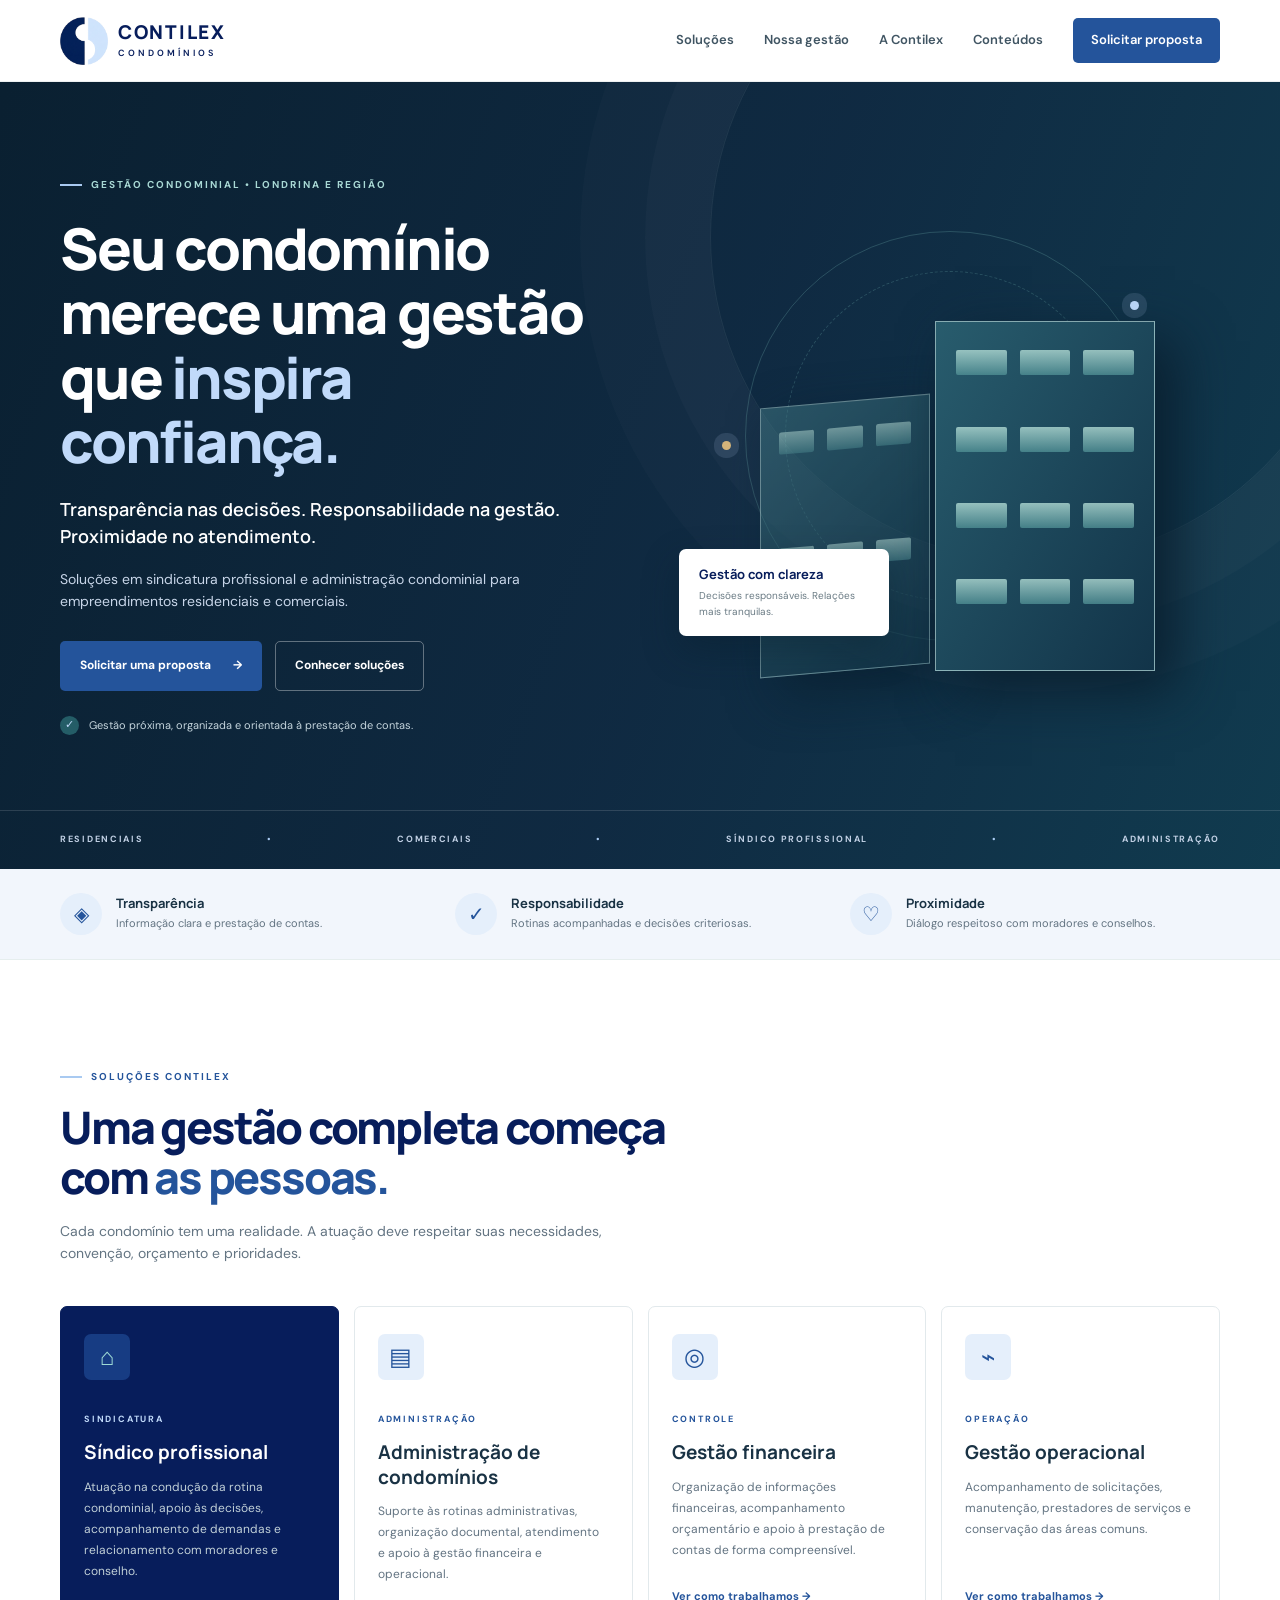
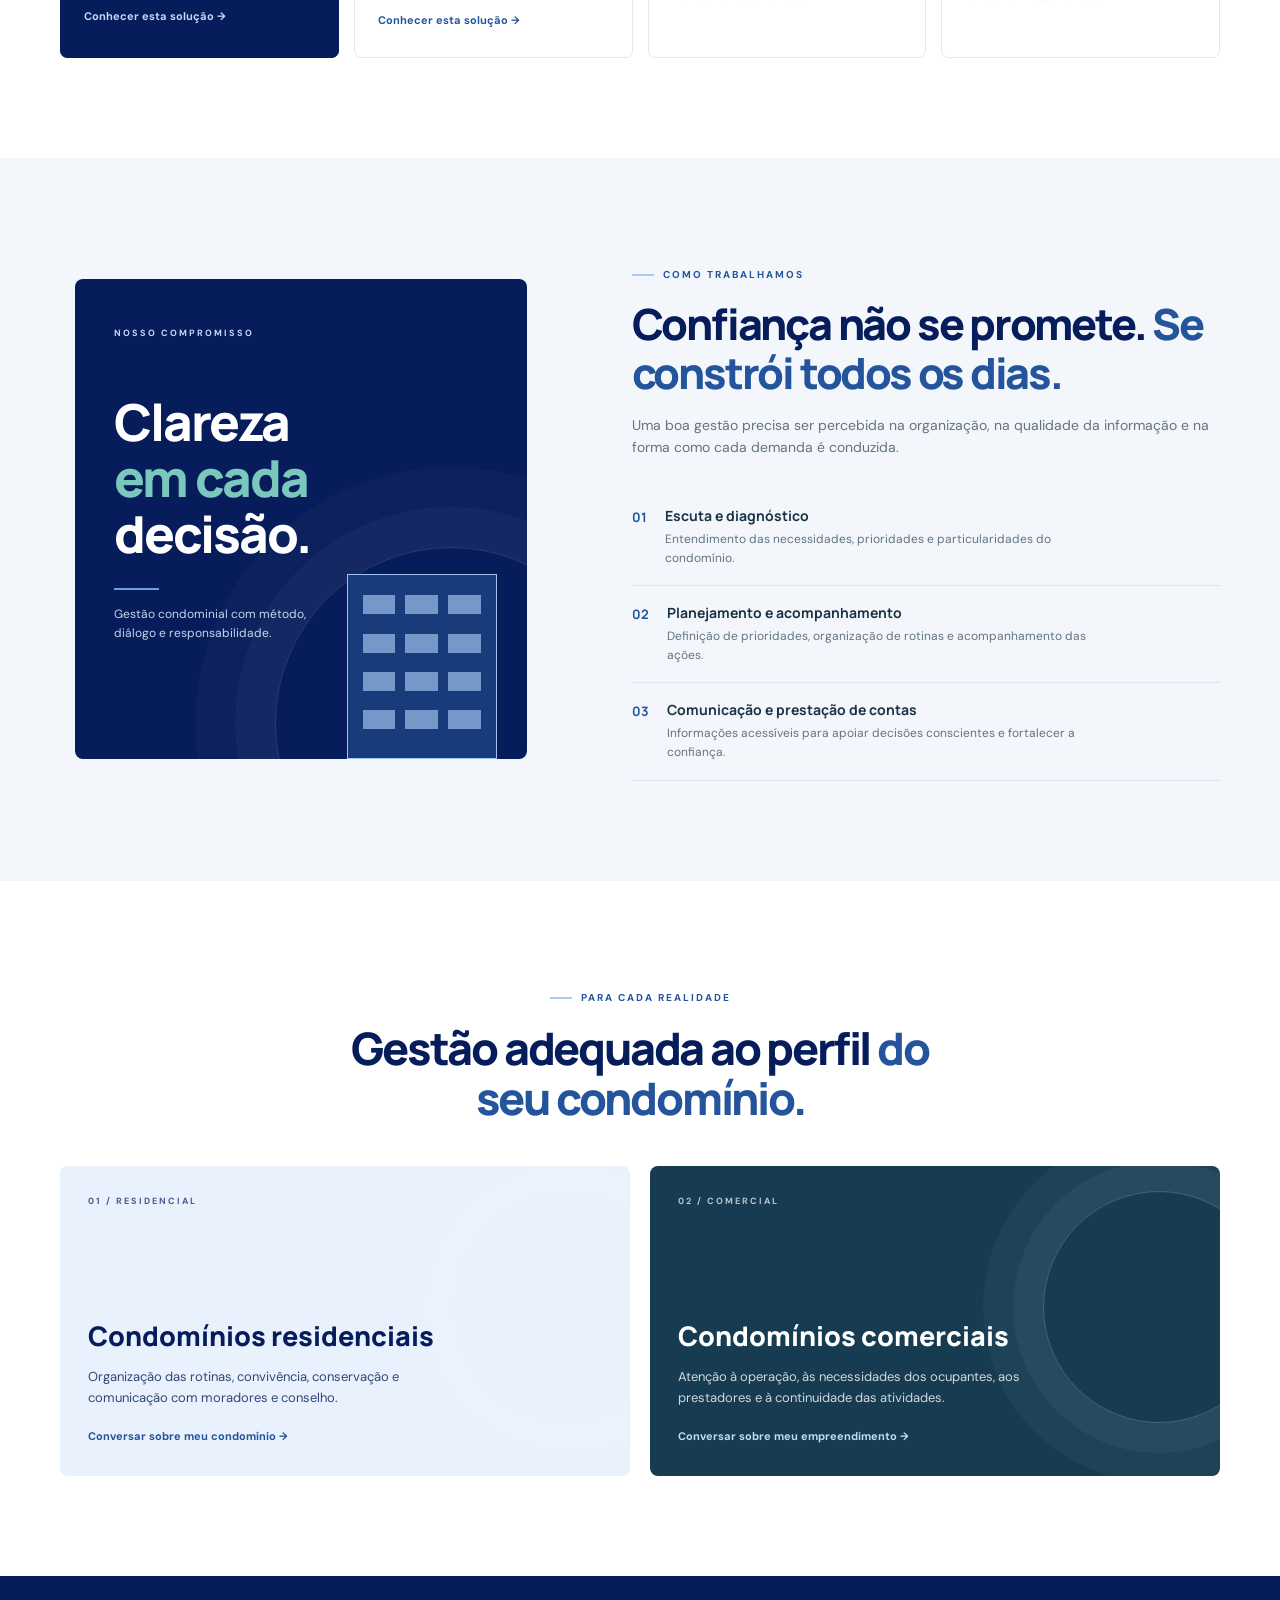
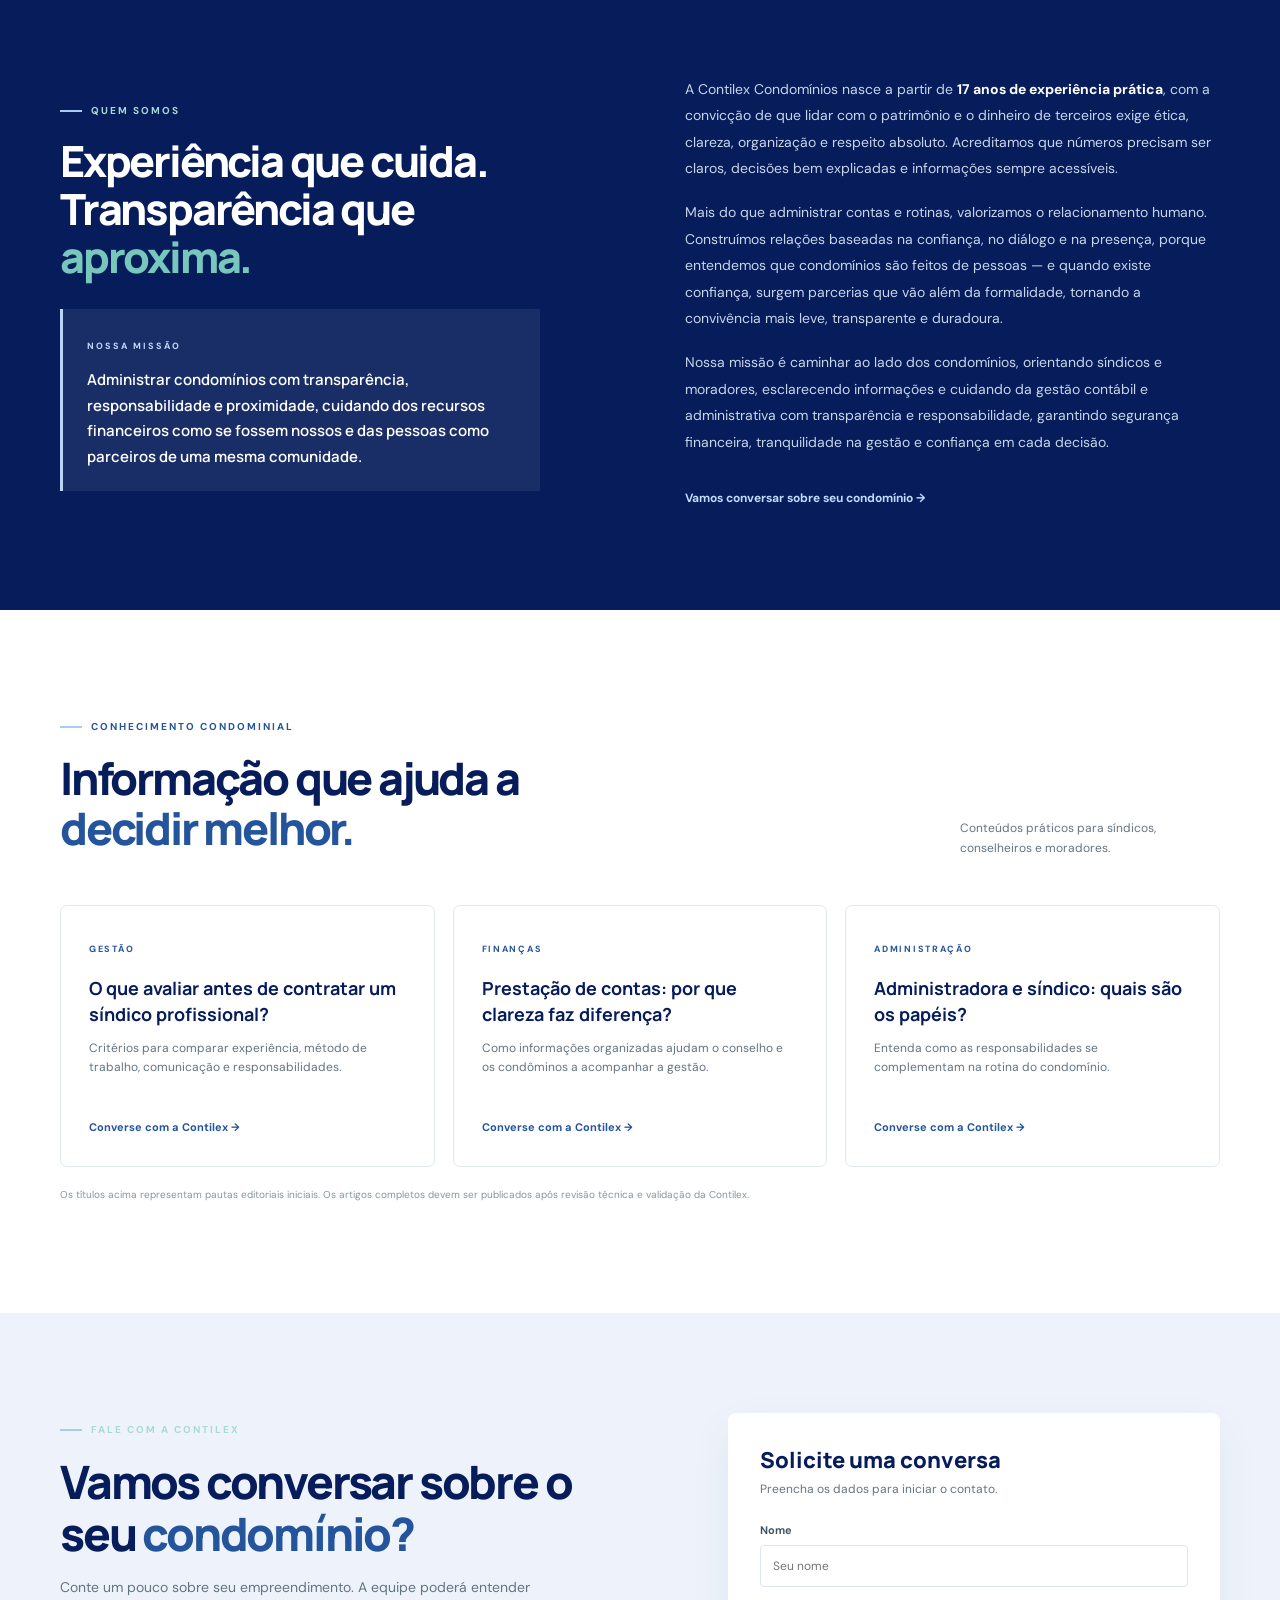
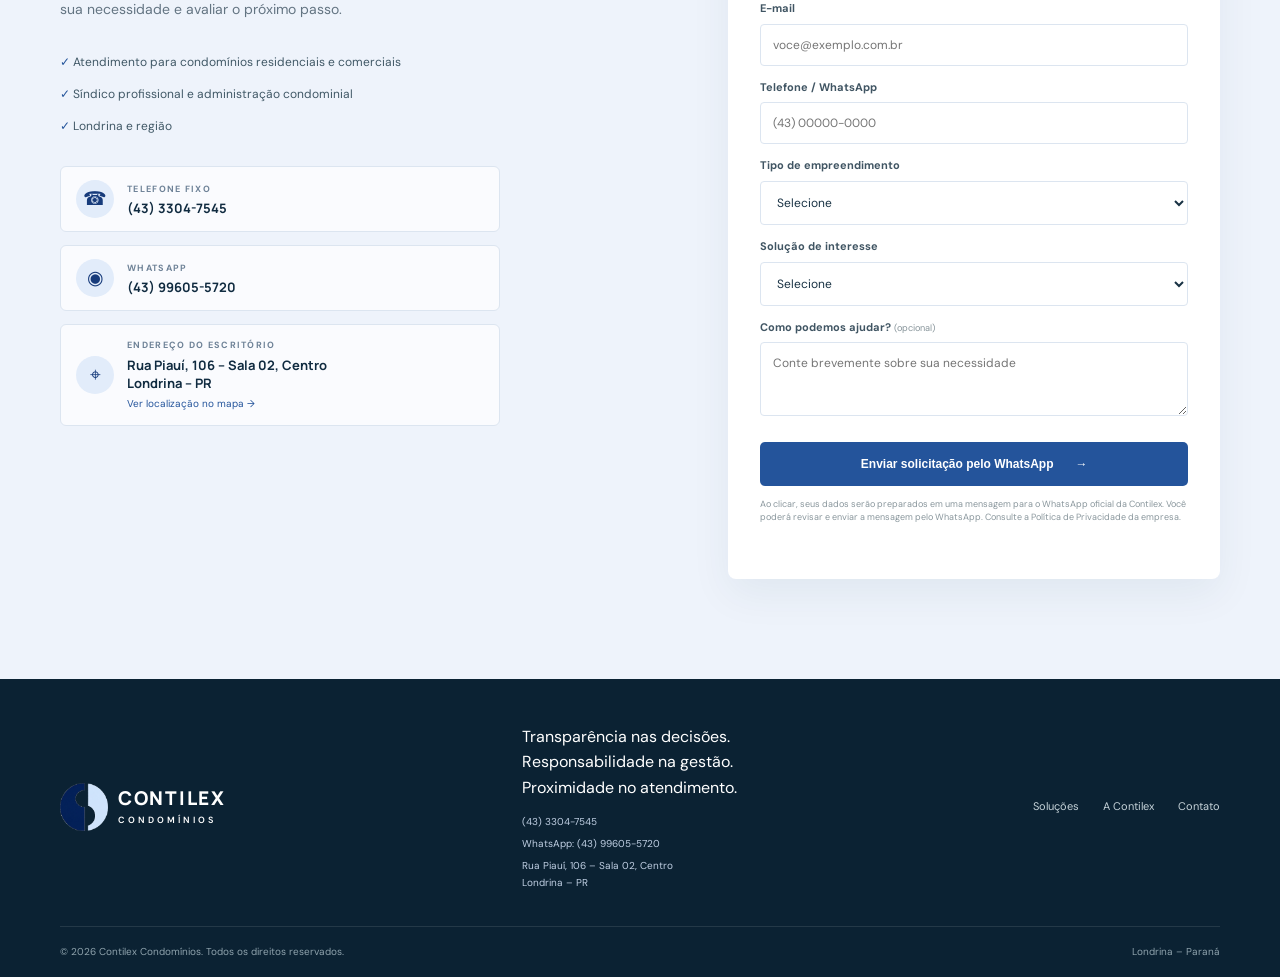
==== index.html @ 29497361 "Add files via upload" ====
<!doctype html>
<html lang="pt-BR">
<head>
  <meta charset="utf-8">
  <meta name="viewport" content="width=device-width, initial-scale=1">
  <title>Contilex Condomínios | Síndico Profissional e Administração em Londrina</title>
  <meta name="description" content="Gestão condominial profissional em Londrina e região. Síndico profissional e administração de condomínios residenciais e comerciais com transparência, responsabilidade e proximidade.">
  <meta name="robots" content="index,follow">
  <meta name="theme-color" content="#071d5b">
  <link rel="canonical" href="https://www.contilexcondominios.com.br/">
  <link rel="stylesheet" href="styles.css">
  <meta property="og:type" content="website">
  <meta property="og:locale" content="pt_BR">
  <meta property="og:title" content="Contilex Condomínios | Gestão que inspira confiança">
  <meta property="og:description" content="Síndico profissional e administração condominial em Londrina e região.">
  <meta property="og:url" content="https://www.contilexcondominios.com.br/">
  <script type="application/ld+json">
  {
    "@context":"https://schema.org",
    "@type":"LocalBusiness",
    "name":"Contilex Condomínios",
    "url":"https://www.contilexcondominios.com.br/",
    "description":"Síndico profissional e administração de condomínios residenciais e comerciais em Londrina e região.",
    "telephone":"+55-43-3304-7545",
    "address":{
      "@type":"PostalAddress",
      "streetAddress":"Rua Piauí, 106, Sala 02, Centro",
      "addressLocality":"Londrina",
      "addressRegion":"PR",
      "addressCountry":"BR"
    },
    "areaServed":{"@type":"City","name":"Londrina"}
  }
  </script>
</head>
<body>
  <a class="skip-link" href="#conteudo">Pular para o conteúdo</a>
  <header class="site-header">
    <div class="container nav-wrap">
      <a class="brand" href="#inicio" aria-label="Contilex Condomínios - início">
        <img class="brand-symbol" src="assets/contilex-simbolo.png" alt="" aria-hidden="true">
        <span class="brand-text">CONTILEX<small>CONDOMÍNIOS</small></span>
      </a>
      <button class="menu-toggle" aria-label="Abrir menu" aria-expanded="false">☰</button>
      <nav class="main-nav" aria-label="Navegação principal">
        <a href="#solucoes">Soluções</a>
        <a href="#gestao">Nossa gestão</a>
        <a href="#sobre">A Contilex</a>
        <a href="#conteudos">Conteúdos</a>
        <a class="nav-cta" href="#contato">Solicitar proposta</a>
      </nav>
    </div>
  </header>

  <main id="conteudo">
    <section class="hero" id="inicio">
      <div class="hero-glow"></div>
      <div class="container hero-grid">
        <div class="hero-copy">
          <span class="eyebrow"><i></i> GESTÃO CONDOMINIAL • LONDRINA E REGIÃO</span>
          <h1>Seu condomínio merece uma gestão que <em>inspira confiança.</em></h1>
          <p class="hero-lead">Transparência nas decisões. Responsabilidade na gestão. Proximidade no atendimento.</p>
          <p class="hero-desc">Soluções em sindicatura profissional e administração condominial para empreendimentos residenciais e comerciais.</p>
          <div class="hero-actions">
            <a class="button button-primary" href="#contato">Solicitar uma proposta <span>→</span></a>
            <a class="button button-ghost" href="#solucoes">Conhecer soluções</a>
          </div>
          <div class="hero-note"><span class="check">✓</span> Gestão próxima, organizada e orientada à prestação de contas.</div>
        </div>
        <div class="hero-art" aria-label="Ilustração arquitetônica de edifícios">
          <div class="art-orbit orbit-one"></div><div class="art-orbit orbit-two"></div>
          <div class="building building-back"><span></span><span></span><span></span><span></span><span></span><span></span></div>
          <div class="building building-front"><span></span><span></span><span></span><span></span><span></span><span></span><span></span><span></span><span></span><span></span><span></span><span></span></div>
          <div class="art-card"><b>Gestão com clareza</b><small>Decisões responsáveis. Relações mais tranquilas.</small></div>
          <div class="art-dot dot-a"></div><div class="art-dot dot-b"></div>
        </div>
      </div>
      <div class="hero-bottom"><div class="container bottom-inner"><span>RESIDENCIAIS</span><b>•</b><span>COMERCIAIS</span><b>•</b><span>SÍNDICO PROFISSIONAL</span><b>•</b><span>ADMINISTRAÇÃO</span></div></div>
    </section>

    <section class="trust-strip">
      <div class="container trust-grid">
        <div><span class="trust-icon">◈</span><p><b>Transparência</b><small>Informação clara e prestação de contas.</small></p></div>
        <div><span class="trust-icon">✓</span><p><b>Responsabilidade</b><small>Rotinas acompanhadas e decisões criteriosas.</small></p></div>
        <div><span class="trust-icon">♡</span><p><b>Proximidade</b><small>Diálogo respeitoso com moradores e conselhos.</small></p></div>
      </div>
    </section>

    <section class="section solutions" id="solucoes">
      <div class="container">
        <div class="section-heading">
          <span class="eyebrow dark"><i></i> SOLUÇÕES CONTILEX</span>
          <h2>Uma gestão completa começa com <em>as pessoas.</em></h2>
          <p>Cada condomínio tem uma realidade. A atuação deve respeitar suas necessidades, convenção, orçamento e prioridades.</p>
        </div>
        <div class="solution-grid">
          <article class="solution-card featured">
            <div class="card-icon">⌂</div><span class="card-kicker">SINDICATURA</span>
            <h3>Síndico profissional</h3>
            <p>Atuação na condução da rotina condominial, apoio às decisões, acompanhamento de demandas e relacionamento com moradores e conselho.</p>
            <a href="#contato">Conhecer esta solução <span>→</span></a>
          </article>
          <article class="solution-card">
            <div class="card-icon">▤</div><span class="card-kicker">ADMINISTRAÇÃO</span>
            <h3>Administração de condomínios</h3>
            <p>Suporte às rotinas administrativas, organização documental, atendimento e apoio à gestão financeira e operacional.</p>
            <a href="#contato">Conhecer esta solução <span>→</span></a>
          </article>
          <article class="solution-card">
            <div class="card-icon">◎</div><span class="card-kicker">CONTROLE</span>
            <h3>Gestão financeira</h3>
            <p>Organização de informações financeiras, acompanhamento orçamentário e apoio à prestação de contas de forma compreensível.</p>
            <a href="#gestao">Ver como trabalhamos <span>→</span></a>
          </article>
          <article class="solution-card">
            <div class="card-icon">⌁</div><span class="card-kicker">OPERAÇÃO</span>
            <h3>Gestão operacional</h3>
            <p>Acompanhamento de solicitações, manutenção, prestadores de serviços e conservação das áreas comuns.</p>
            <a href="#gestao">Ver como trabalhamos <span>→</span></a>
          </article>
        </div>
      </div>
    </section>

    <section class="management section" id="gestao">
      <div class="container management-grid">
        <div class="management-visual">
          <div class="visual-panel">
            <span class="visual-label">NOSSO COMPROMISSO</span>
            <div class="visual-big">Clareza<br><em>em cada</em><br>decisão.</div>
            <div class="visual-rule"></div>
            <p>Gestão condominial com método, diálogo e responsabilidade.</p>
            <div class="visual-building"><i></i><i></i><i></i><i></i><i></i><i></i><i></i><i></i><i></i><i></i><i></i><i></i></div>
          </div>
        </div>
        <div class="management-copy">
          <span class="eyebrow dark"><i></i> COMO TRABALHAMOS</span>
          <h2>Confiança não se promete. <em>Se constrói todos os dias.</em></h2>
          <p class="section-intro">Uma boa gestão precisa ser percebida na organização, na qualidade da informação e na forma como cada demanda é conduzida.</p>
          <div class="process-list">
            <div><b>01</b><p><strong>Escuta e diagnóstico</strong><small>Entendimento das necessidades, prioridades e particularidades do condomínio.</small></p></div>
            <div><b>02</b><p><strong>Planejamento e acompanhamento</strong><small>Definição de prioridades, organização de rotinas e acompanhamento das ações.</small></p></div>
            <div><b>03</b><p><strong>Comunicação e prestação de contas</strong><small>Informações acessíveis para apoiar decisões conscientes e fortalecer a confiança.</small></p></div>
          </div>
        </div>
      </div>
    </section>

    <section class="audiences section">
      <div class="container">
        <div class="section-heading centered">
          <span class="eyebrow dark"><i></i> PARA CADA REALIDADE</span>
          <h2>Gestão adequada ao perfil <em>do seu condomínio.</em></h2>
        </div>
        <div class="audience-grid">
          <article class="audience-card residential"><div class="audience-number">01 / RESIDENCIAL</div><div><h3>Condomínios residenciais</h3><p>Organização das rotinas, convivência, conservação e comunicação com moradores e conselho.</p><a href="#contato">Conversar sobre meu condomínio →</a></div></article>
          <article class="audience-card commercial"><div class="audience-number">02 / COMERCIAL</div><div><h3>Condomínios comerciais</h3><p>Atenção à operação, às necessidades dos ocupantes, aos prestadores e à continuidade das atividades.</p><a href="#contato">Conversar sobre meu empreendimento →</a></div></article>
        </div>
      </div>
    </section>

    <section class="about section" id="sobre">
      <div class="container about-grid">
        <div>
          <span class="eyebrow"><i></i> QUEM SOMOS</span>
          <h2>Experiência que cuida. Transparência que <em>aproxima.</em></h2>
          <div class="mission-card">
            <span class="mission-label">NOSSA MISSÃO</span>
            <p>Administrar condomínios com transparência, responsabilidade e proximidade, cuidando dos recursos financeiros como se fossem nossos e das pessoas como parceiros de uma mesma comunidade.</p>
          </div>
        </div>
        <div class="about-story">
          <p>A Contilex Condomínios nasce a partir de <strong>17 anos de experiência prática</strong>, com a convicção de que lidar com o patrimônio e o dinheiro de terceiros exige ética, clareza, organização e respeito absoluto. Acreditamos que números precisam ser claros, decisões bem explicadas e informações sempre acessíveis.</p>
          <p>Mais do que administrar contas e rotinas, valorizamos o relacionamento humano. Construímos relações baseadas na confiança, no diálogo e na presença, porque entendemos que condomínios são feitos de pessoas — e quando existe confiança, surgem parcerias que vão além da formalidade, tornando a convivência mais leve, transparente e duradoura.</p>
          <p>Nossa missão é caminhar ao lado dos condomínios, orientando síndicos e moradores, esclarecendo informações e cuidando da gestão contábil e administrativa com transparência e responsabilidade, garantindo segurança financeira, tranquilidade na gestão e confiança em cada decisão.</p>
          <a class="text-link light-link" href="#contato">Vamos conversar sobre seu condomínio →</a>
        </div>
      </div>
    </section>

    <section class="content section" id="conteudos">
      <div class="container">
        <div class="content-head"><div><span class="eyebrow dark"><i></i> CONHECIMENTO CONDOMINIAL</span><h2>Informação que ajuda a <em>decidir melhor.</em></h2></div><p>Conteúdos práticos para síndicos, conselheiros e moradores.</p></div>
        <div class="article-grid">
          <article><span>GESTÃO</span><h3>O que avaliar antes de contratar um síndico profissional?</h3><p>Critérios para comparar experiência, método de trabalho, comunicação e responsabilidades.</p><a href="#contato">Converse com a Contilex →</a></article>
          <article><span>FINANÇAS</span><h3>Prestação de contas: por que clareza faz diferença?</h3><p>Como informações organizadas ajudam o conselho e os condôminos a acompanhar a gestão.</p><a href="#contato">Converse com a Contilex →</a></article>
          <article><span>ADMINISTRAÇÃO</span><h3>Administradora e síndico: quais são os papéis?</h3><p>Entenda como as responsabilidades se complementam na rotina do condomínio.</p><a href="#contato">Converse com a Contilex →</a></article>
        </div>
        <p class="editorial-note">Os títulos acima representam pautas editoriais iniciais. Os artigos completos devem ser publicados após revisão técnica e validação da Contilex.</p>
      </div>
    </section>

    <section class="contact section" id="contato">
      <div class="container contact-grid">
        <div class="contact-copy"><span class="eyebrow"><i></i> FALE COM A CONTILEX</span><h2>Vamos conversar sobre o seu <em>condomínio?</em></h2><p>Conte um pouco sobre seu empreendimento. A equipe poderá entender sua necessidade e avaliar o próximo passo.</p><div class="contact-points"><span>✓ Atendimento para condomínios residenciais e comerciais</span><span>✓ Síndico profissional e administração condominial</span><span>✓ Londrina e região</span></div>
          <div class="contact-details">
            <a href="tel:+554333047545"><span class="detail-icon">☎</span><span><small>TELEFONE FIXO</small><strong>(43) 3304-7545</strong></span></a>
            <a href="https://wa.me/5543996055720" target="_blank" rel="noopener noreferrer"><span class="detail-icon">◉</span><span><small>WHATSAPP</small><strong>(43) 99605-5720</strong></span></a>
            <a href="https://www.google.com/maps/search/?api=1&query=Rua+Piau%C3%AD+106+Sala+02+Centro+Londrina+PR" target="_blank" rel="noopener noreferrer"><span class="detail-icon">⌖</span><span><small>ENDEREÇO DO ESCRITÓRIO</small><strong>Rua Piauí, 106 – Sala 02, Centro<br>Londrina – PR</strong><em>Ver localização no mapa →</em></span></a>
          </div>
        </div>
        <form class="contact-form" id="lead-form">
          <h3>Solicite uma conversa</h3><p>Preencha os dados para iniciar o contato.</p>
          <label for="name">Nome</label><input id="name" name="name" autocomplete="name" required placeholder="Seu nome">
          <label for="email">E-mail</label><input id="email" name="email" type="email" autocomplete="email" required placeholder="voce@exemplo.com.br">
          <label for="phone">Telefone / WhatsApp</label><input id="phone" name="phone" autocomplete="tel" required placeholder="(43) 00000-0000">
          <label for="type">Tipo de empreendimento</label><select id="type" name="type" required><option value="">Selecione</option><option>Condomínio residencial</option><option>Condomínio comercial</option><option>Empreendimento misto</option></select>
          <label for="service">Solução de interesse</label><select id="service" name="service" required><option value="">Selecione</option><option>Síndico profissional</option><option>Administração condominial</option><option>Ambos</option><option>Quero entender as opções</option></select>
          <label for="message">Como podemos ajudar? <small>(opcional)</small></label><textarea id="message" name="message" rows="3" placeholder="Conte brevemente sobre sua necessidade"></textarea>
          <button class="button button-primary form-submit" type="submit">Enviar solicitação pelo WhatsApp <span>→</span></button>
          <small class="form-privacy">Ao clicar, seus dados serão preparados em uma mensagem para o WhatsApp oficial da Contilex. Você poderá revisar e enviar a mensagem pelo WhatsApp. Consulte a Política de Privacidade da empresa.</small>
          <p class="form-status" id="form-status" role="status" aria-live="polite"></p>
        </form>
      </div>
    </section>
  </main>

  <footer class="site-footer">
    <div class="container footer-main">
      <a class="brand brand-footer" href="#inicio"><img class="brand-symbol" src="assets/contilex-simbolo.png" alt="" aria-hidden="true"><span class="brand-text">CONTILEX<small>CONDOMÍNIOS</small></span></a>
      <div class="footer-contact">
        <p>Transparência nas decisões.<br>Responsabilidade na gestão.<br>Proximidade no atendimento.</p>
        <a href="tel:+554333047545">(43) 3304-7545</a>
        <a href="https://wa.me/5543996055720" target="_blank" rel="noopener noreferrer">WhatsApp: (43) 99605-5720</a>
        <span>Rua Piauí, 106 – Sala 02, Centro<br>Londrina – PR</span>
      </div>
      <div class="footer-links"><a href="#solucoes">Soluções</a><a href="#sobre">A Contilex</a><a href="#contato">Contato</a></div>
    </div>
    <div class="container footer-bottom"><span>© <span id="year"></span> Contilex Condomínios. Todos os direitos reservados.</span><span>Londrina – Paraná</span></div>
  </footer>
  <script src="script.js"></script>
</body>
</html>
---- styles.css ----
@import url('https://fonts.googleapis.com/css2?family=DM+Sans:wght@400;500;600;700&family=Manrope:wght@400;500;600;700;800&display=swap');
:root{--navy:#071d5b;--navy2:#102d72;--teal:#24549b;--mint:#e8f1fc;--ink:#193244;--muted:#637482;--line:#e2e9ec;--paper:#f6f8f8;--white:#fff;--gold:#d4b47a}
*{box-sizing:border-box}html{scroll-behavior:smooth;scroll-padding-top:90px}body{margin:0;font-family:'DM Sans',sans-serif;color:var(--ink);background:#fff;line-height:1.6}a{color:inherit;text-decoration:none}.container{width:min(1160px,calc(100% - 48px));margin:auto}.skip-link{position:absolute;left:-9999px;top:0}.skip-link:focus{left:12px;z-index:99;background:#fff;padding:12px}.site-header{height:82px;background:#fff;display:flex;align-items:center;position:sticky;top:0;z-index:20;border-bottom:1px solid #edf0f1}.nav-wrap{display:flex;align-items:center;justify-content:space-between}.brand{display:flex;align-items:center;gap:10px;color:var(--navy)}.brand-symbol{width:48px;height:48px;object-fit:contain;display:block}.brand-text{font:800 19px Manrope;letter-spacing:1.7px;line-height:1.1;color:var(--navy)}.brand-text small{display:block;font:600 9px 'DM Sans';letter-spacing:3px;margin-top:5px}.main-nav{display:flex;align-items:center;gap:30px;font-size:13px;font-weight:600;color:#405563}.main-nav a:hover,.footer-links a:hover{color:var(--teal)}.main-nav .nav-cta{background:var(--teal);color:#fff;padding:12px 18px;border-radius:5px}.main-nav .nav-cta:hover{background:#173e7d;color:#fff}.menu-toggle{display:none;border:0;background:none;font-size:25px;color:var(--navy)}
.hero{background:var(--navy);color:#fff;position:relative;overflow:hidden;padding:86px 0 0}.hero:before{content:"";position:absolute;inset:0;background:linear-gradient(110deg,rgba(10,32,48,.98),rgba(16,43,64,.93) 55%,rgba(18,64,77,.86));pointer-events:none}.hero-glow{position:absolute;width:650px;height:650px;border-radius:50%;border:1px solid rgba(255,255,255,.07);right:-80px;top:-170px;box-shadow:0 0 0 65px rgba(255,255,255,.018),0 0 0 130px rgba(255,255,255,.015)}.hero-grid{position:relative;z-index:1;display:grid;grid-template-columns:1.03fr .97fr;align-items:center;gap:45px;padding-bottom:75px}.eyebrow{font-size:10px;font-weight:700;letter-spacing:2px;display:inline-flex;align-items:center;gap:9px;color:#a9d9d5}.eyebrow i{width:22px;height:2px;background:#a9caf1;display:inline-block}.eyebrow.dark{color:var(--teal)}.hero h1,.section h2{font:800 clamp(36px,4.5vw,59px)/1.12 Manrope;letter-spacing:-2.2px;margin:22px 0}.hero h1 em,.section h2 em{font-style:normal;color:#c1dafa}.hero-lead{font:600 18px/1.5 Manrope;color:#fff;max-width:570px}.hero-desc{font-size:14px;color:#c7d5e8;max-width:520px;margin-top:17px}.hero-actions{display:flex;gap:13px;align-items:center;margin-top:29px;flex-wrap:wrap}.button{display:inline-flex;align-items:center;justify-content:center;gap:22px;padding:14px 19px;border-radius:5px;font-size:12px;font-weight:700;border:1px solid transparent;cursor:pointer;transition:.2s}.button-primary{background:var(--teal);color:#fff}.button-primary:hover{background:#326bb5;transform:translateY(-2px)}.button-ghost{border-color:rgba(255,255,255,.35);color:#fff}.button-ghost:hover{background:rgba(255,255,255,.1)}.hero-note{font-size:11px;color:#c4d4dc;margin-top:25px}.check{display:inline-grid;place-items:center;background:#245d67;color:#c1dafa;border-radius:50%;width:19px;height:19px;margin-right:7px}.hero-art{height:440px;position:relative;display:flex;align-items:end;justify-content:center}.art-orbit{position:absolute;border:1px solid rgba(135,207,199,.22);border-radius:50%;width:410px;height:410px;top:0;left:50%;transform:translateX(-50%)}.orbit-two{width:330px;height:330px;top:40px;border-style:dashed}.building{position:absolute;bottom:0;border:1px solid rgba(192,226,224,.65);background:linear-gradient(140deg,rgba(67,124,135,.72),rgba(18,52,70,.95));box-shadow:20px 20px 50px #0a2030;display:grid;grid-template-columns:repeat(3,1fr);gap:13px;padding:25px 18px}.building span{background:linear-gradient(#b6e0d8,#4f8f94);opacity:.78;height:22px;border-radius:2px}.building-back{height:270px;width:170px;left:15%;bottom:0;transform:skewY(-5deg);opacity:.7}.building-front{height:350px;width:220px;right:12%;bottom:0;grid-template-columns:repeat(3,1fr);gap:13px;padding:28px 20px;background:linear-gradient(120deg,#285c6d,#123449)}.building-front span{height:25px}.art-card{position:absolute;bottom:35px;left:0;background:#fff;color:var(--navy);padding:16px 20px;border-radius:7px;box-shadow:0 15px 35px #081e2c66;max-width:210px}.art-card b,.art-card small{display:block}.art-card b{font:700 13px Manrope}.art-card small{font-size:10px;color:#6a7b84;margin-top:5px}.art-dot{position:absolute;border-radius:50%;background:#b8d4f5;width:9px;height:9px;box-shadow:0 0 0 8px #b8d4f522}.dot-a{top:70px;right:15%}.dot-b{top:210px;left:8%;background:#d4b47a}.hero-bottom{border-top:1px solid #ffffff22;position:relative;z-index:1}.bottom-inner{display:flex;justify-content:space-between;gap:15px;align-items:center;min-height:58px;color:#c1d0e4;font-size:9px;font-weight:700;letter-spacing:1.7px}.bottom-inner b{color:#a9caf1}
.trust-strip{background:#f2f6fc;border-bottom:1px solid #e6eeee}.trust-grid{display:grid;grid-template-columns:repeat(3,1fr);padding:24px 0;gap:25px}.trust-grid>div{display:flex;align-items:center;gap:14px}.trust-icon{width:42px;height:42px;border-radius:50%;display:grid;place-items:center;background:#e5effb;color:var(--teal);font-size:20px}.trust-grid p{margin:0}.trust-grid b,.trust-grid small{display:block}.trust-grid b{font:700 13px Manrope}.trust-grid small{font-size:11px;color:var(--muted);margin-top:3px}
.section{padding:100px 0}.section-heading{max-width:650px;margin-bottom:42px}.section h2{font-size:clamp(32px,3.5vw,45px);color:var(--navy);margin:17px 0}.section h2 em{color:var(--teal)}.section-heading>p,.section-intro{color:var(--muted);font-size:14px;max-width:610px}.solution-grid{display:grid;grid-template-columns:repeat(4,1fr);gap:15px}.solution-card{padding:27px 23px 25px;border:1px solid var(--line);border-radius:7px;background:#fff;min-height:300px;transition:.25s}.solution-card:hover{transform:translateY(-5px);box-shadow:0 15px 35px #173b5212;border-color:#c7d9f0}.solution-card.featured{background:var(--navy);color:#fff;border-color:var(--navy)}.card-icon{width:46px;height:46px;border-radius:7px;background:#e5effb;color:var(--teal);display:grid;place-items:center;font-size:24px;margin-bottom:24px}.featured .card-icon{background:#173c83;color:#a3e0d8}.card-kicker{font-size:9px;font-weight:700;letter-spacing:1.8px;color:var(--teal)}.featured .card-kicker{color:#c1dafa}.solution-card h3{font:700 19px/1.3 Manrope;margin:10px 0}.solution-card p{font-size:12px;color:var(--muted);line-height:1.75;min-height:85px}.featured p{color:#c1d0d7}.solution-card>a{display:inline-block;margin-top:14px;font-size:11px;font-weight:700;color:var(--teal)}.featured>a{color:#c1dafa}
.management{background:#f3f6fb}.management-grid{display:grid;grid-template-columns:.9fr 1.1fr;gap:90px;align-items:center}.management-visual{padding:15px}.visual-panel{height:480px;background:var(--navy);border-radius:8px;color:#fff;padding:39px;position:relative;overflow:hidden}.visual-panel:after{content:"";position:absolute;width:350px;height:350px;border:1px solid #ffffff20;border-radius:50%;right:-100px;bottom:-140px;box-shadow:0 0 0 40px #ffffff08,0 0 0 80px #ffffff05}.visual-label{font-size:9px;letter-spacing:2px;color:#c1dafa;font-weight:700}.visual-big{font:800 51px/1.1 Manrope;letter-spacing:-2px;margin-top:50px;position:relative;z-index:1}.visual-big em{font-style:normal;color:#79c7bd}.visual-rule{height:2px;background:#729ed8;width:45px;margin:26px 0 15px}.visual-panel p{font-size:12px;color:#c7d5e8;max-width:210px}.visual-building{position:absolute;bottom:0;right:30px;width:150px;height:185px;background:#173b7b;border:1px solid #9fc4ef;display:grid;grid-template-columns:repeat(3,1fr);gap:10px;padding:20px 15px;z-index:1}.visual-building i{background:#a9caf1;opacity:.65;height:19px}.management-copy h2{font-size:43px}.process-list{margin-top:30px}.process-list>div{display:flex;gap:18px;padding:17px 0;border-bottom:1px solid #dce5f0}.process-list>div>b{font:700 13px Manrope;color:var(--teal);padding-top:2px}.process-list p{margin:0}.process-list strong,.process-list small{display:block}.process-list strong{font:700 14px Manrope}.process-list small{font-size:12px;color:var(--muted);margin-top:5px;max-width:440px}
.centered{text-align:center;margin-left:auto;margin-right:auto}.centered .eyebrow{justify-content:center}.audience-grid{display:grid;grid-template-columns:1fr 1fr;gap:20px}.audience-card{min-height:310px;border-radius:8px;padding:28px;display:flex;flex-direction:column;justify-content:space-between;overflow:hidden;position:relative}.audience-card:after{content:"";position:absolute;width:230px;height:230px;border:1px solid #ffffff33;border-radius:50%;right:-55px;top:25px;box-shadow:0 0 0 30px #ffffff0b,0 0 0 60px #ffffff08}.residential{background:#e8f1fc;color:var(--navy)}.commercial{background:#173c52;color:#fff}.audience-number{font-size:9px;font-weight:700;letter-spacing:2px;opacity:.7}.audience-card>div:last-child{position:relative;z-index:1;max-width:390px}.audience-card h3{font:800 27px Manrope;margin:0 0 10px}.audience-card p{font-size:13px;max-width:370px;opacity:.8}.audience-card a{font-size:11px;font-weight:700;color:var(--teal)}.commercial a{color:#c1dafa}
.about{background:var(--navy);color:#fff}.about-grid{display:grid;grid-template-columns:1fr 1fr;gap:90px;align-items:center}.about h2{color:#fff;font-size:43px}.about h2 em{color:#78c7bd}.about-grid>div:nth-child(2)>p{font-size:14px;color:#c7d5e8;line-height:1.9}.text-link{font-size:12px;font-weight:700}.light-link{display:inline-block;color:#c1dafa;margin-top:17px}
.content-head{display:flex;align-items:end;justify-content:space-between;gap:30px;margin-bottom:35px}.content-head h2{max-width:580px}.content-head>p{max-width:260px;color:var(--muted);font-size:12px}.article-grid{display:grid;grid-template-columns:repeat(3,1fr);gap:18px}.article-grid article{padding:28px;border:1px solid var(--line);border-radius:7px}.article-grid article>span{font-size:9px;letter-spacing:1.7px;color:var(--teal);font-weight:700}.article-grid h3{font:700 18px/1.4 Manrope;color:var(--navy);margin:17px 0 10px}.article-grid p{font-size:12px;color:var(--muted);min-height:62px}.article-grid a{font-size:11px;color:var(--teal);font-weight:700}.editorial-note{font-size:10px;color:#87959c;margin-top:20px}
.contact{background:#eef3fb}.contact-grid{display:grid;grid-template-columns:1fr .85fr;gap:90px;align-items:start}.contact h2{color:var(--navy);font-size:46px}.contact h2 em{color:var(--teal)}.contact-copy>p{color:var(--muted);font-size:14px;max-width:470px}.contact-points{display:grid;gap:13px;margin-top:32px}.contact-points span{font-size:12px;color:#405866}.contact-points span:first-letter{color:var(--teal)}.contact-form{background:#fff;padding:32px;border-radius:8px;box-shadow:0 15px 40px #163a4c10}.contact-form h3{font:800 22px Manrope;color:var(--navy);margin:0}.contact-form>p{font-size:12px;color:var(--muted);margin:5px 0 22px}.contact-form label{display:block;font-size:11px;font-weight:700;margin:13px 0 6px;color:#405563}.contact-form label small{font-weight:400;color:#87949a}.contact-form input,.contact-form select,.contact-form textarea{width:100%;border:1px solid #dce5f0;border-radius:4px;padding:12px;font:12px 'DM Sans';color:var(--ink);background:#fff}.contact-form input:focus,.contact-form select:focus,.contact-form textarea:focus{outline:2px solid #a9c8ed;border-color:var(--teal)}.form-submit{width:100%;margin-top:18px}.form-privacy{display:block;color:#89969c;font-size:9px;margin-top:12px;line-height:1.5}.form-status{font-size:12px;color:var(--teal);font-weight:600}
.site-footer{background:#0b2233;color:#fff;padding:45px 0 0}.footer-main{display:flex;align-items:center;justify-content:space-between;padding-bottom:35px}.brand-footer{color:#fff}.brand-footer .brand-text{color:#fff}.brand-footer .brand-mark{background:#173b7b}.footer-main>p{font-size:11px;color:#b4c5cd;line-height:1.8}.footer-links{display:flex;gap:24px;font-size:11px;color:#c6d3d9}.footer-bottom{border-top:1px solid #ffffff1a;padding:17px 0;display:flex;justify-content:space-between;color:#8fa3ad;font-size:10px}
@media(max-width:950px){.main-nav{gap:17px}.solution-grid{grid-template-columns:repeat(2,1fr)}.management-grid,.about-grid,.contact-grid{gap:45px}.hero-art{transform:scale(.9);transform-origin:center}.management-copy h2,.about h2{font-size:36px}}
@media(max-width:700px){.container{width:min(100% - 36px,560px)}.site-header{height:70px}.menu-toggle{display:block}.main-nav{display:none;position:absolute;top:69px;left:0;right:0;background:#fff;padding:18px 24px 24px;box-shadow:0 15px 20px #102b4015;flex-direction:column;align-items:stretch;gap:16px}.main-nav.open{display:flex}.main-nav .nav-cta{text-align:center}.hero{padding-top:58px}.hero-grid{grid-template-columns:1fr;gap:5px;padding-bottom:40px}.hero h1{font-size:42px}.hero-art{height:330px;transform:scale(.8);margin:-5px -35px -20px}.hero-bottom .bottom-inner{justify-content:center;flex-wrap:wrap;padding:13px 0;line-height:1.8}.bottom-inner span{font-size:8px}.trust-grid{grid-template-columns:1fr;gap:16px;padding:22px 0}.section{padding:70px 0}.section-heading{margin-bottom:28px}.section h2{font-size:35px}.solution-grid{grid-template-columns:1fr}.solution-card{min-height:auto}.solution-card p{min-height:0}.management-grid,.about-grid,.contact-grid{grid-template-columns:1fr;gap:35px}.management-visual{padding:0}.visual-panel{height:410px}.visual-big{font-size:45px}.management-copy h2,.about h2,.contact h2{font-size:36px}.audience-grid,.article-grid{grid-template-columns:1fr}.audience-card{min-height:270px}.content-head{display:block}.content-head>p{max-width:100%}.article-grid p{min-height:0}.contact-form{padding:24px}.footer-main{align-items:flex-start;flex-direction:column;gap:22px}.footer-links{flex-wrap:wrap}.footer-bottom{gap:8px;flex-direction:column}.brand-text{font-size:17px}}

/* Quem somos — conteúdo institucional fornecido pela Contilex */
.mission-card{margin-top:28px;padding:22px 24px;border-left:3px solid #b9d5f5;background:rgba(255,255,255,.07);max-width:480px}
.mission-label{font-size:9px;font-weight:700;letter-spacing:2px;color:#c1dafa}
.mission-card p{font:600 15px/1.7 Manrope;color:#fff;margin:10px 0 0}
.about-story p{font-size:13px;color:#c7d5e8;line-height:1.9;margin:0 0 17px}
.about-story strong{color:#fff}
@media(max-width:700px){.mission-card{padding:18px}.mission-card p{font-size:14px}}

/* Dados oficiais de contato e localização */
.contact-details{display:grid;gap:13px;margin-top:30px}
.contact-details>a{display:flex;align-items:center;gap:13px;padding:13px 15px;background:rgba(255,255,255,.72);border:1px solid #dce5f0;border-radius:6px;max-width:440px;transition:.2s}
.contact-details>a:hover{border-color:#8eadd8;transform:translateX(3px)}
.detail-icon{width:38px;height:38px;flex:0 0 38px;border-radius:50%;display:grid;place-items:center;background:#e2ecfa;color:#173b7b;font-size:19px}
.contact-details small,.contact-details strong,.contact-details em{display:block}
.contact-details small{font-size:9px;font-weight:700;letter-spacing:1.3px;color:#6e8297}
.contact-details strong{font:700 13px Manrope;color:#102b40;margin-top:3px}
.contact-details em{font-style:normal;font-size:10px;color:#24549b;margin-top:4px}
.footer-contact{display:grid;gap:5px}
.footer-contact p{margin:0 0 7px}
.footer-contact>a,.footer-contact>span{font-size:10px;color:#c1d0e4;line-height:1.7}
.footer-contact>a:hover{color:#fff;text-decoration:underline}
@media(max-width:700px){.contact-details>a{max-width:100%}.footer-contact{gap:7px}}
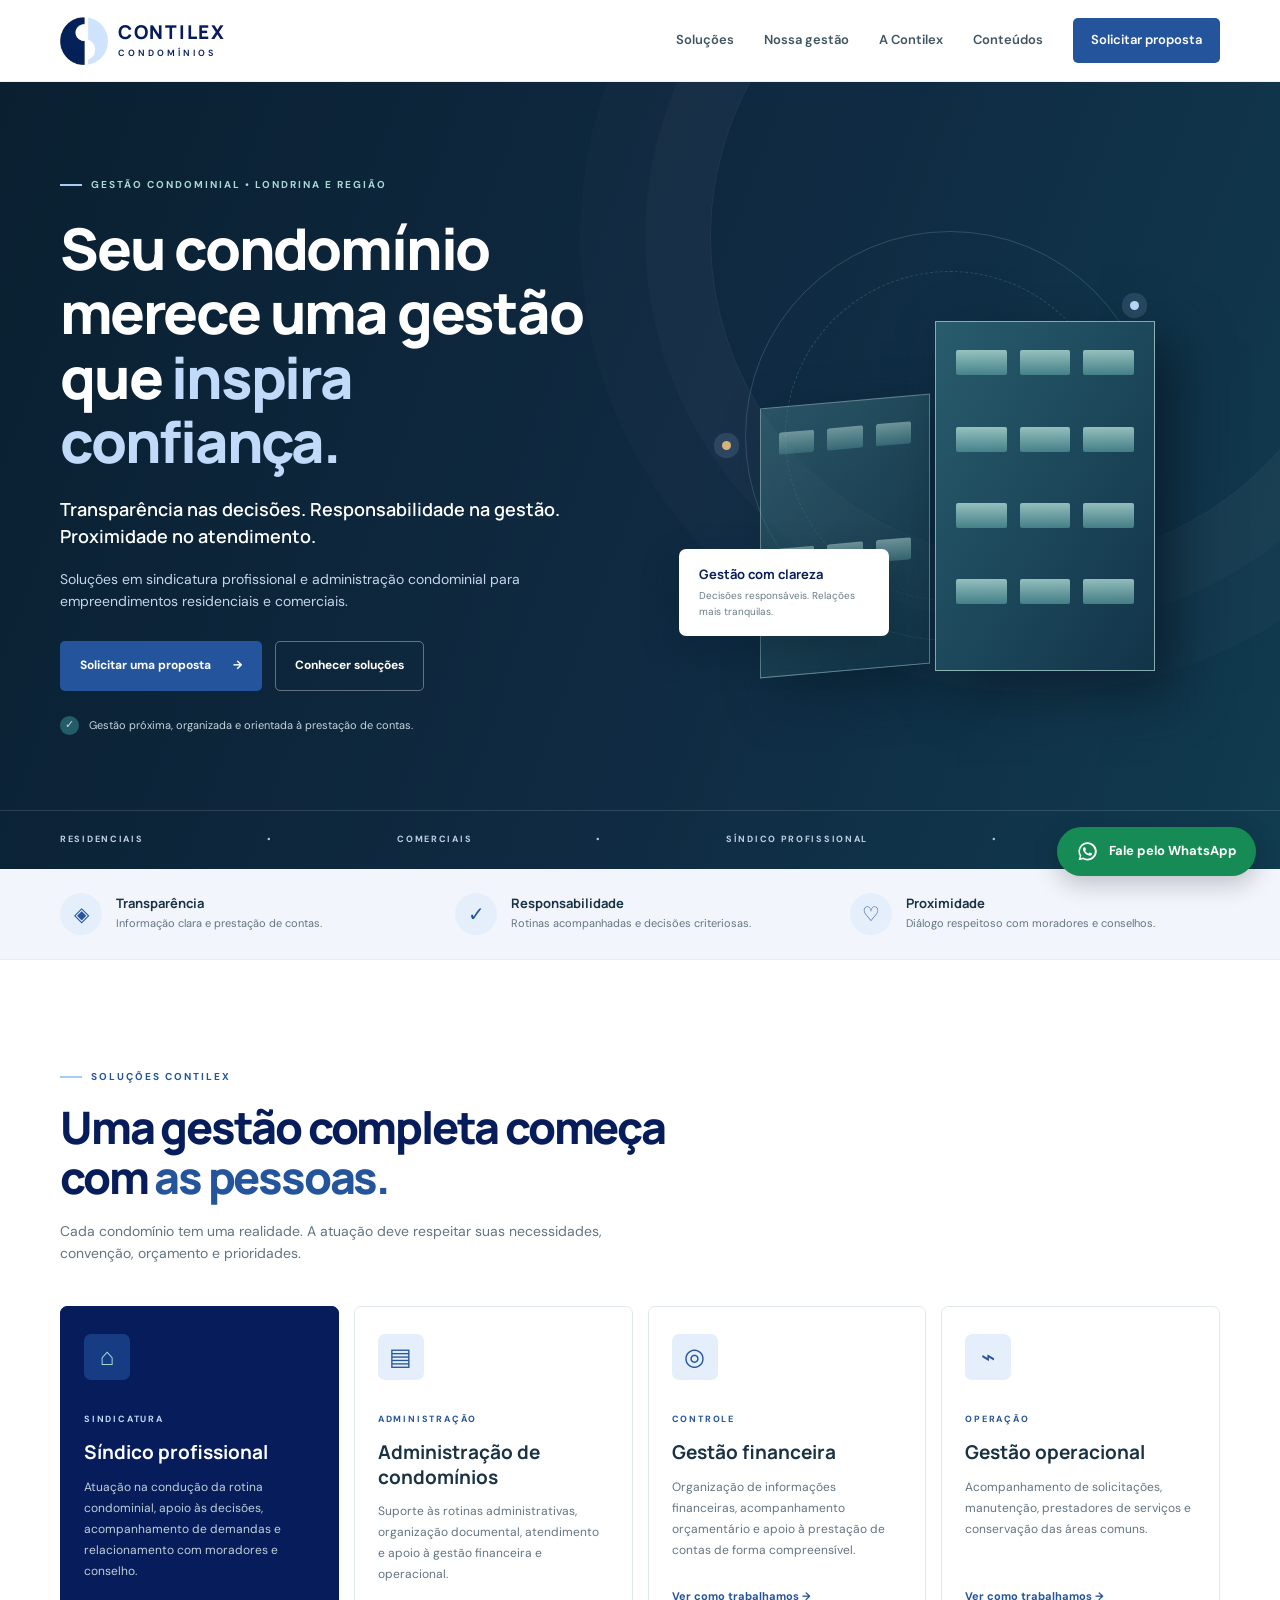
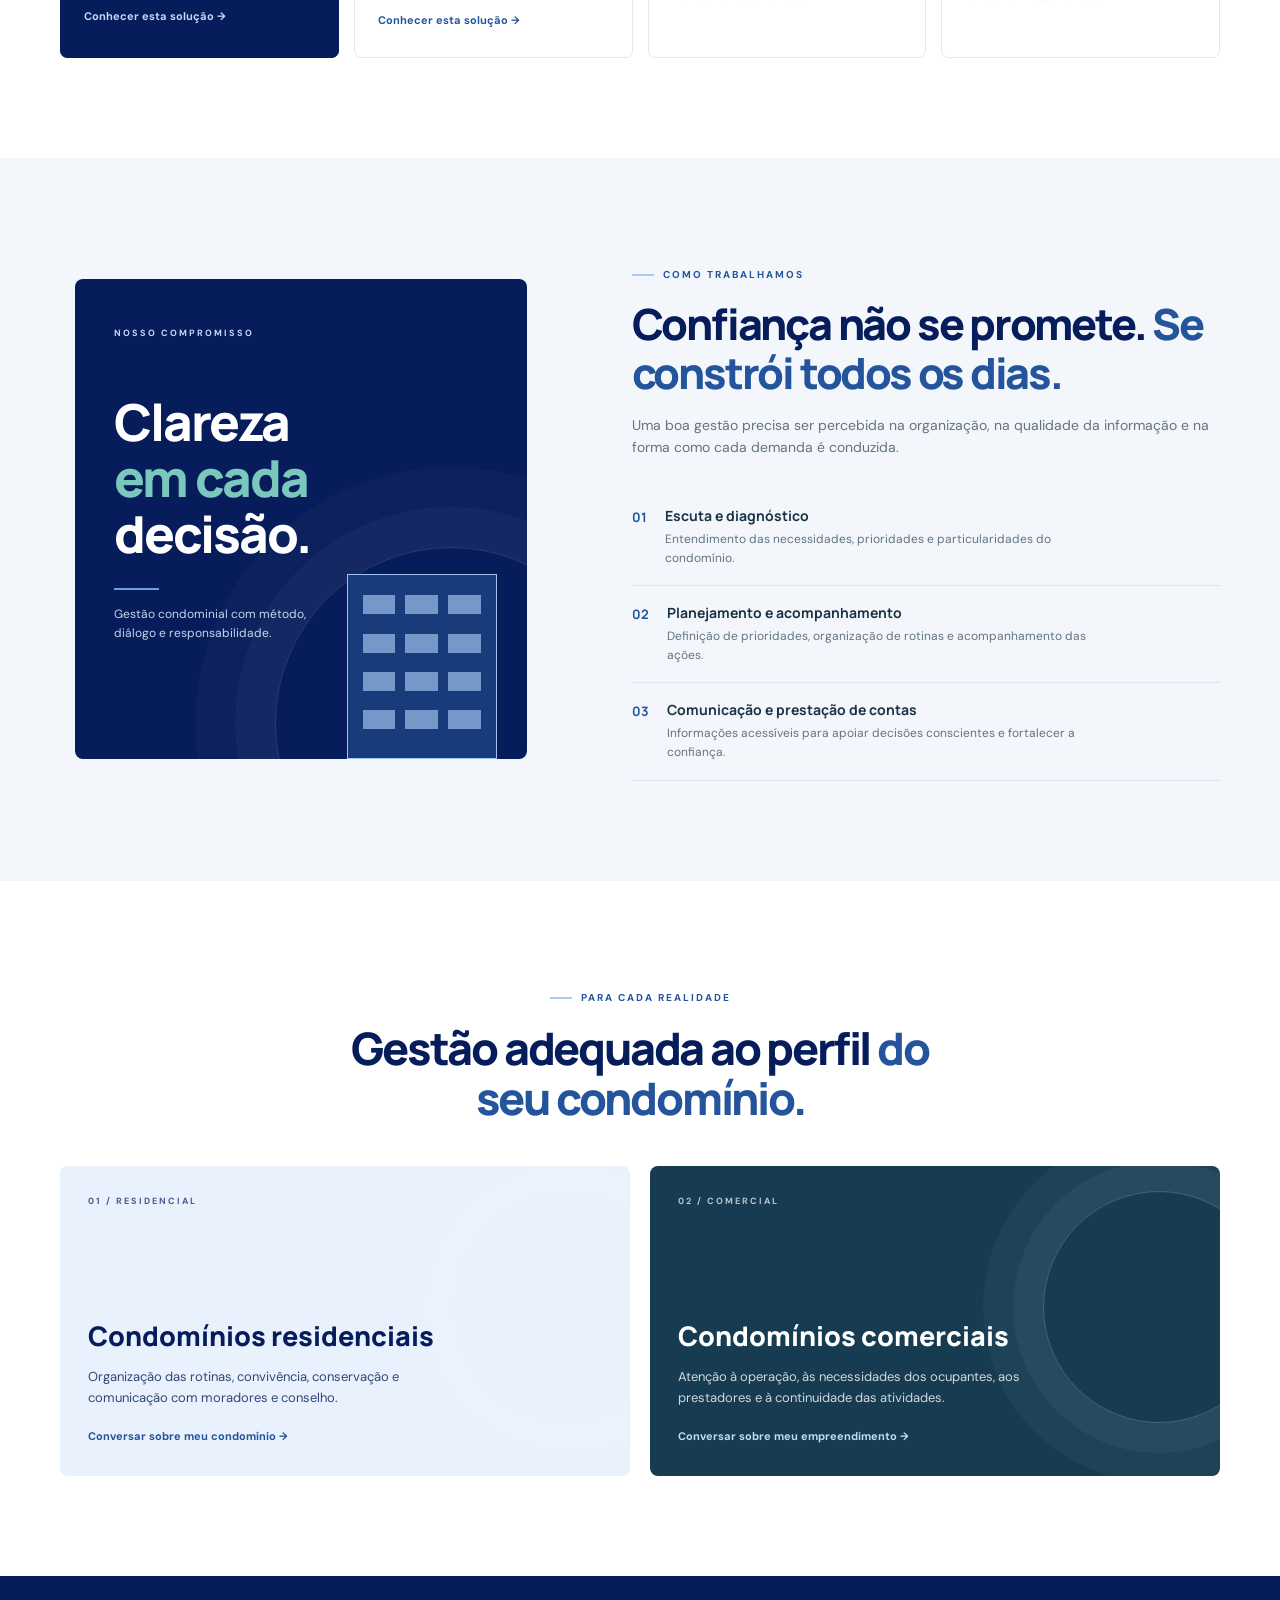
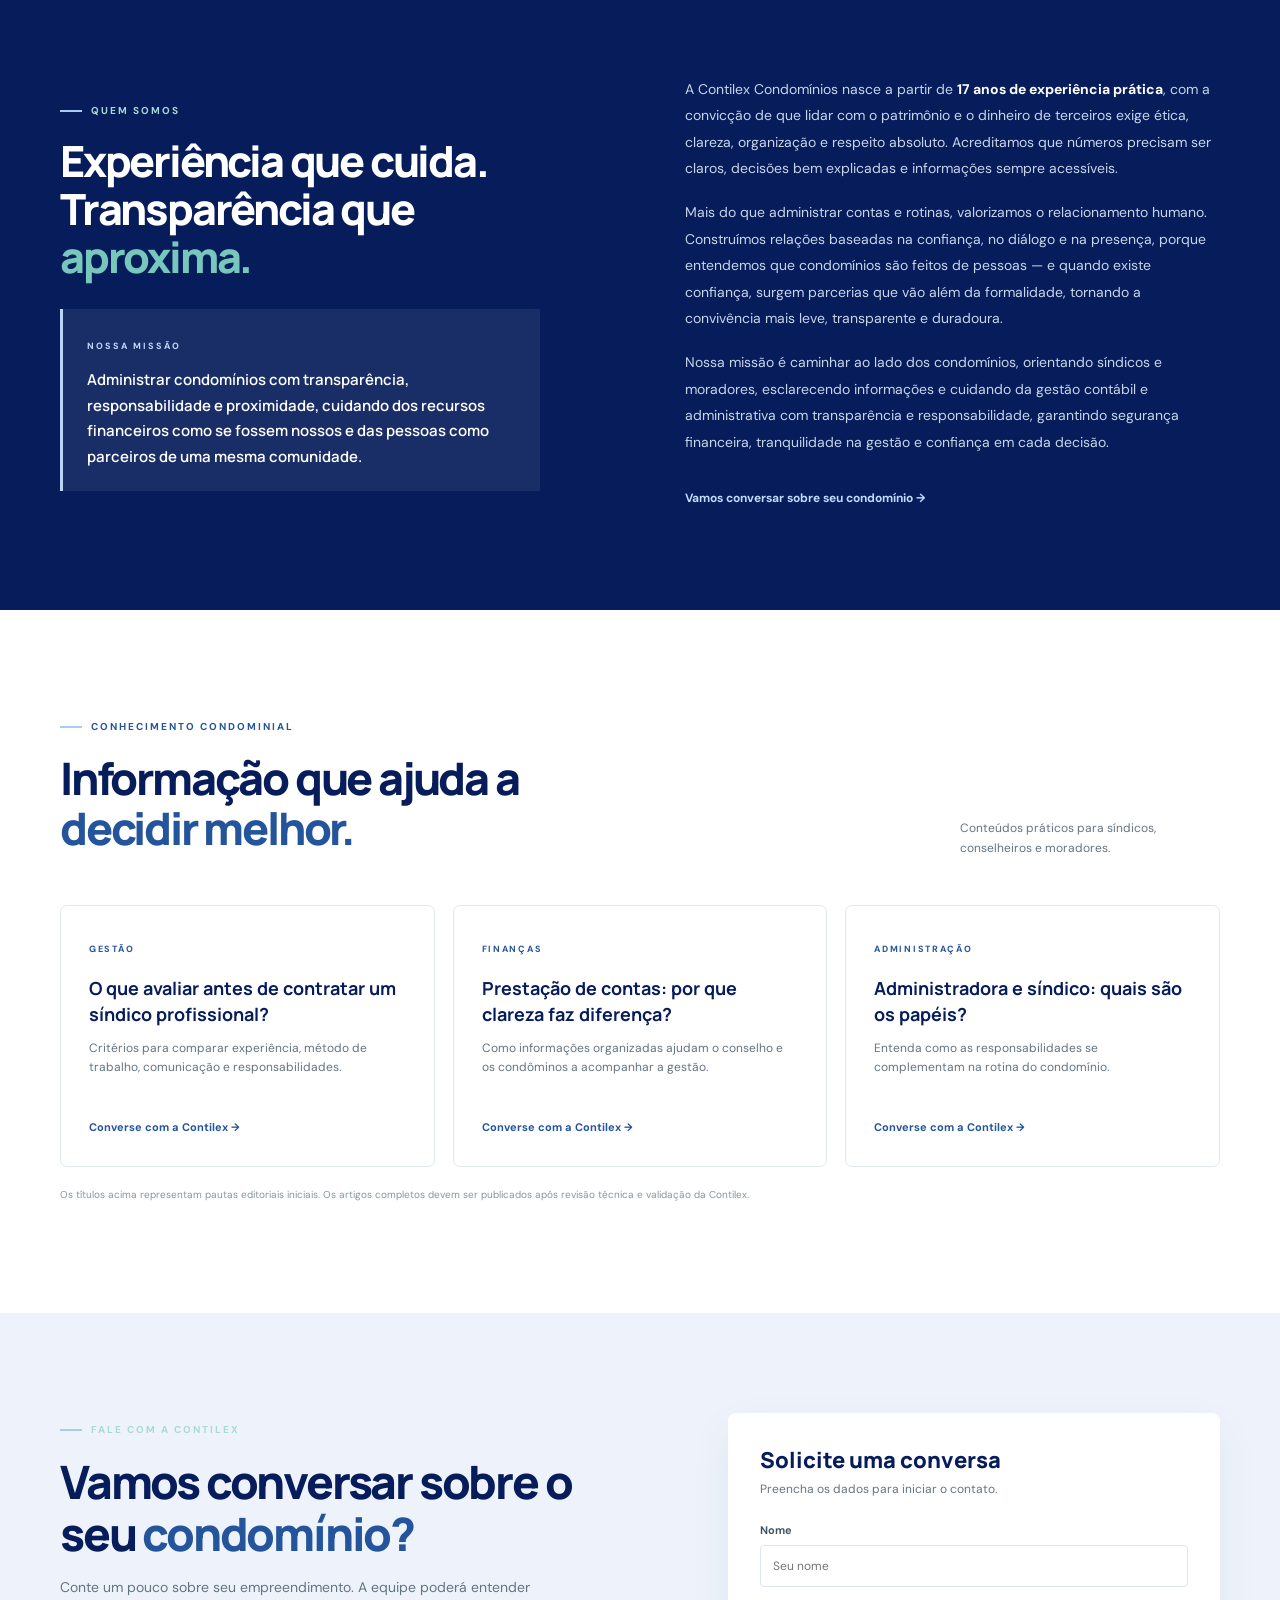
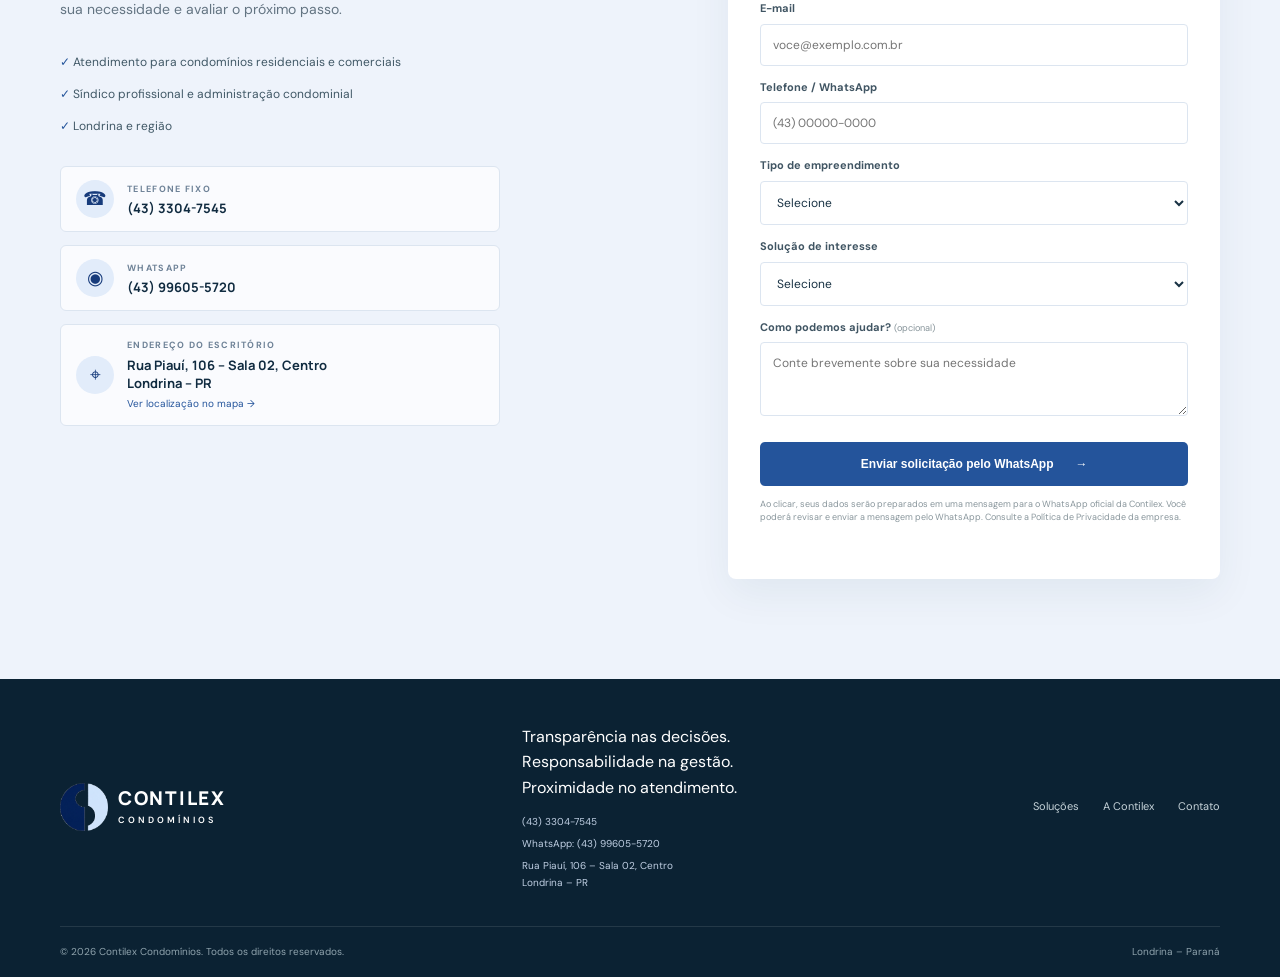
==== commit d8f44300: "Add files via upload" ====
--- a/index.html
+++ b/index.html
@@ -228,6 +228,10 @@
     </div>
     <div class="container footer-bottom"><span>© <span id="year"></span> Contilex Condomínios. Todos os direitos reservados.</span><span>Londrina – Paraná</span></div>
   </footer>
+  <a class="whatsapp-float" href="https://wa.me/5543988021267" target="_blank" rel="noopener noreferrer" aria-label="Conversar pelo WhatsApp no número (43) 98802-1267">
+    <svg viewBox="0 0 32 32" aria-hidden="true" focusable="false"><path d="M16.02 3.2A12.55 12.55 0 0 0 5.2 22.1L3.5 28.3l6.35-1.66A12.6 12.6 0 1 0 16.02 3.2Zm0 22.9c-1.9 0-3.76-.5-5.38-1.46l-.39-.23-3.77.99 1.01-3.67-.25-.4a10.28 10.28 0 1 1 8.78 4.77Zm5.64-7.7c-.31-.16-1.84-.91-2.13-1.02-.29-.1-.5-.16-.71.16-.21.31-.82 1.02-1 1.23-.19.2-.37.23-.68.08-.31-.16-1.31-.49-2.5-1.55-.92-.82-1.55-1.84-1.73-2.15-.18-.31-.02-.48.14-.64.14-.14.31-.37.47-.55.15-.18.2-.31.31-.52.1-.2.05-.39-.03-.55-.08-.16-.71-1.7-.97-2.33-.26-.61-.52-.53-.71-.54h-.6c-.2 0-.55.08-.84.39-.29.31-1.1 1.07-1.1 2.6 0 1.54 1.13 3.03 1.29 3.24.16.2 2.22 3.39 5.38 4.75.75.32 1.33.51 1.78.65.75.24 1.43.2 1.97.12.6-.09 1.84-.75 2.1-1.48.26-.72.26-1.34.18-1.47-.08-.13-.29-.21-.6-.36Z"/></svg>
+    <span>Fale pelo WhatsApp</span>
+  </a>
   <script src="script.js"></script>
 </body>
 </html>
--- a/styles.css
+++ b/styles.css
@@ -35,3 +35,11 @@
 .footer-contact>a,.footer-contact>span{font-size:10px;color:#c1d0e4;line-height:1.7}
 .footer-contact>a:hover{color:#fff;text-decoration:underline}
 @media(max-width:700px){.contact-details>a{max-width:100%}.footer-contact{gap:7px}}
+
+
+/* Botão flutuante de WhatsApp — contato direto */
+.whatsapp-float{position:fixed;right:24px;bottom:24px;z-index:50;display:inline-flex;align-items:center;gap:10px;padding:13px 19px;border-radius:999px;background:#168b55;color:#fff;box-shadow:0 8px 24px rgba(0,0,0,.22);font-size:13px;font-weight:700;transition:transform .2s,background .2s,box-shadow .2s}
+.whatsapp-float:hover{background:#117544;transform:translateY(-3px);box-shadow:0 12px 28px rgba(0,0,0,.25)}
+.whatsapp-float svg{width:23px;height:23px;fill:currentColor;flex:0 0 23px}
+.whatsapp-float:focus-visible{outline:3px solid #a9caf1;outline-offset:4px}
+@media(max-width:700px){.whatsapp-float{right:15px;bottom:15px;padding:12px 16px;font-size:12px}}
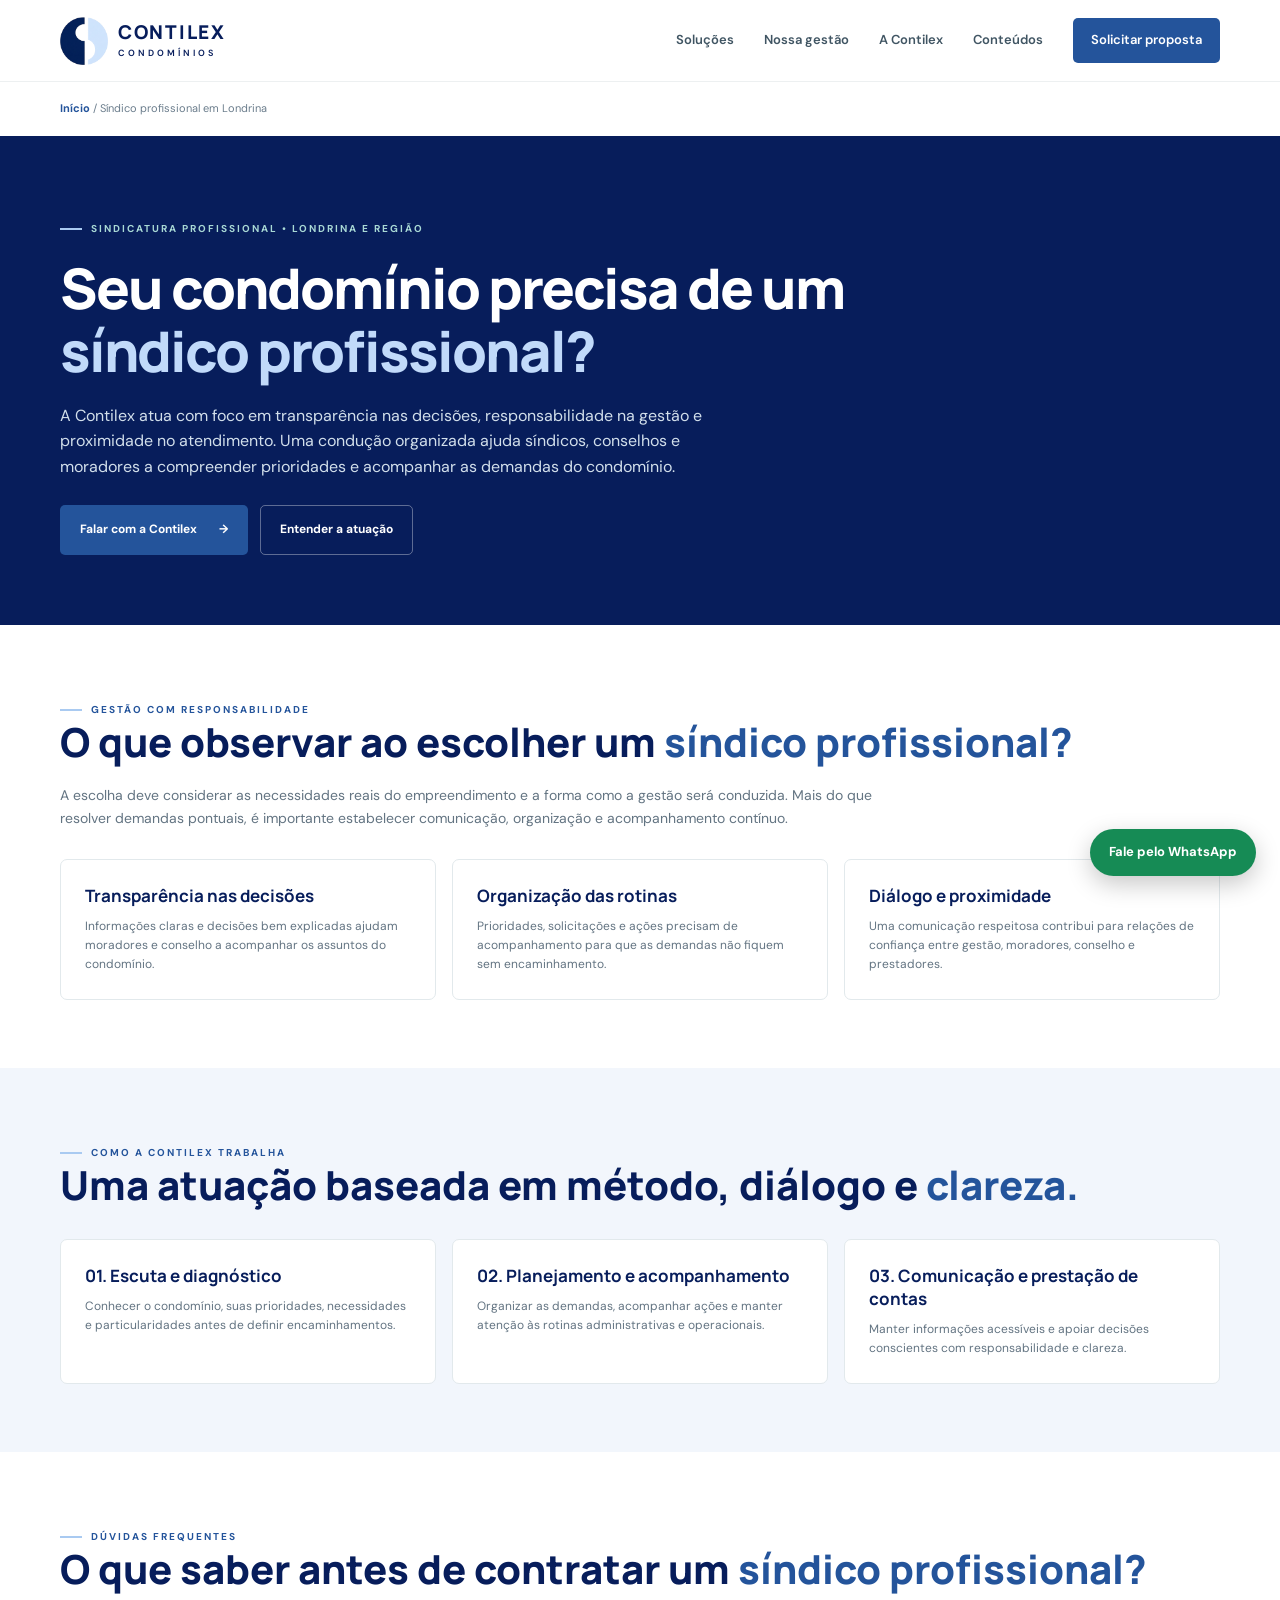
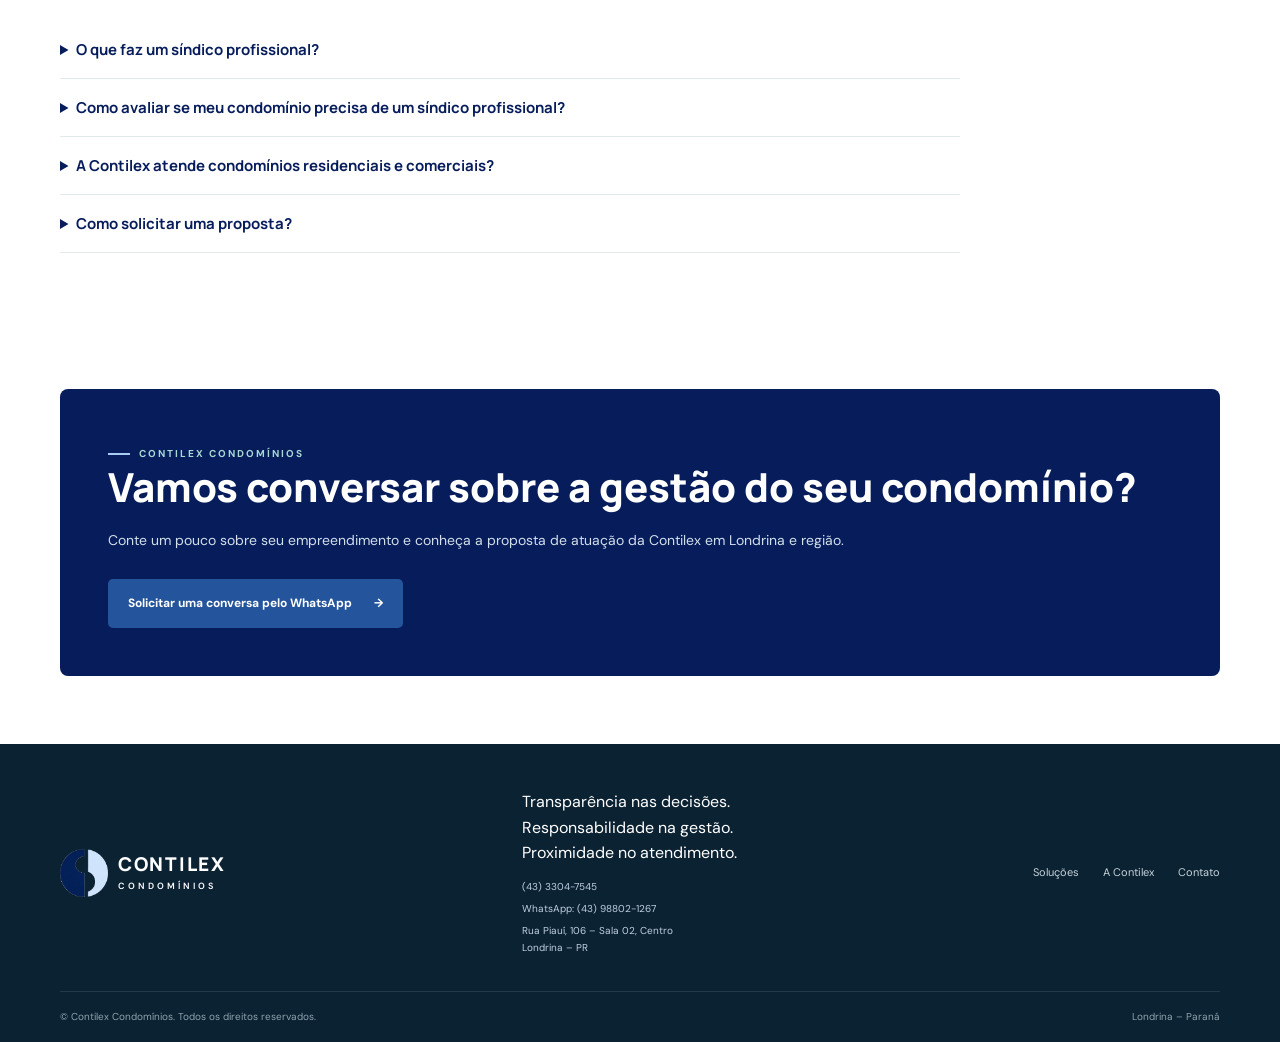
==== commit 0f7b91cf: "Add files via upload" ====
--- a/index.html
+++ b/index.html
@@ -3,235 +3,135 @@
 <head>
   <meta charset="utf-8">
   <meta name="viewport" content="width=device-width, initial-scale=1">
-  <title>Contilex Condomínios | Síndico Profissional e Administração em Londrina</title>
-  <meta name="description" content="Gestão condominial profissional em Londrina e região. Síndico profissional e administração de condomínios residenciais e comerciais com transparência, responsabilidade e proximidade.">
+  <title>Síndico Profissional em Londrina | Contilex Condomínios</title>
+  <meta name="description" content="Conheça a atuação da Contilex como síndico profissional em Londrina. Gestão condominial com transparência, responsabilidade e proximidade.">
   <meta name="robots" content="index,follow">
   <meta name="theme-color" content="#071d5b">
-  <link rel="canonical" href="https://www.contilexcondominios.com.br/">
-  <link rel="stylesheet" href="styles.css">
+  <link rel="canonical" href="https://www.contilexcondominios.com.br/sindico-profissional-londrina/">
+  <link rel="stylesheet" href="../styles.css">
   <meta property="og:type" content="website">
   <meta property="og:locale" content="pt_BR">
-  <meta property="og:title" content="Contilex Condomínios | Gestão que inspira confiança">
-  <meta property="og:description" content="Síndico profissional e administração condominial em Londrina e região.">
-  <meta property="og:url" content="https://www.contilexcondominios.com.br/">
+  <meta property="og:title" content="Síndico Profissional em Londrina | Contilex">
+  <meta property="og:description" content="Transparência nas decisões, responsabilidade na gestão e proximidade no atendimento ao condomínio.">
+  <meta property="og:url" content="https://www.contilexcondominios.com.br/sindico-profissional-londrina/">
   <script type="application/ld+json">
   {
     "@context":"https://schema.org",
-    "@type":"LocalBusiness",
-    "name":"Contilex Condomínios",
-    "url":"https://www.contilexcondominios.com.br/",
-    "description":"Síndico profissional e administração de condomínios residenciais e comerciais em Londrina e região.",
-    "telephone":"+55-43-3304-7545",
-    "address":{
-      "@type":"PostalAddress",
-      "streetAddress":"Rua Piauí, 106, Sala 02, Centro",
-      "addressLocality":"Londrina",
-      "addressRegion":"PR",
-      "addressCountry":"BR"
+    "@type":"Service",
+    "name":"Síndico profissional em Londrina",
+    "serviceType":"Sindicatura profissional",
+    "provider":{
+      "@type":"LocalBusiness",
+      "name":"Contilex Condomínios",
+      "url":"https://www.contilexcondominios.com.br/",
+      "telephone":"+55-43-3304-7545",
+      "address":{
+        "@type":"PostalAddress",
+        "streetAddress":"Rua Piauí, 106, Sala 02, Centro",
+        "addressLocality":"Londrina",
+        "addressRegion":"PR",
+        "addressCountry":"BR"
+      }
     },
     "areaServed":{"@type":"City","name":"Londrina"}
   }
   </script>
+  <style>
+    .landing-hero{background:var(--navy);color:#fff;padding:76px 0 70px}
+    .landing-hero h1{font:800 clamp(36px,5vw,56px)/1.12 Manrope;letter-spacing:-2px;max-width:820px;margin:20px 0}
+    .landing-hero h1 em{font-style:normal;color:#c1dafa}
+    .landing-hero p{color:#d2dfeb;max-width:700px;font-size:16px}
+    .landing-actions{display:flex;gap:12px;flex-wrap:wrap;margin-top:26px}
+    .landing-section{padding:68px 0}
+    .landing-section h2{font:800 clamp(28px,3.5vw,40px)/1.2 Manrope;color:var(--navy);margin:0 0 18px}
+    .landing-section h2 em{font-style:normal;color:var(--teal)}
+    .landing-section p{color:var(--muted);font-size:14px;max-width:850px}
+    .landing-grid{display:grid;grid-template-columns:repeat(3,1fr);gap:16px;margin-top:30px}
+    .landing-card{padding:24px;border:1px solid var(--line);border-radius:7px;background:#fff}
+    .landing-card h3{font:700 17px Manrope;color:var(--navy);margin:0 0 10px}
+    .landing-card p{font-size:12px;margin:0}
+    .landing-band{background:#f2f6fc}
+    .landing-faq{max-width:900px;margin-top:28px}
+    .landing-faq details{padding:18px 0;border-bottom:1px solid var(--line)}
+    .landing-faq summary{font:700 15px Manrope;color:var(--navy);cursor:pointer}
+    .landing-faq details p{margin-bottom:0}
+    .landing-cta{background:var(--navy);color:#fff;padding:48px;border-radius:8px}
+    .landing-cta h2{color:#fff}
+    .landing-cta p{color:#d2dfeb}
+    .landing-cta .button{margin-top:14px}
+    .landing-breadcrumb{font-size:11px;color:#6b7d8c;margin:18px auto}
+    .landing-breadcrumb a{color:var(--teal);font-weight:700}
+    @media(max-width:700px){.landing-grid{grid-template-columns:1fr}.landing-hero{padding:55px 0}.landing-section{padding:52px 0}.landing-cta{padding:28px 22px}}
+  </style>
 </head>
 <body>
   <a class="skip-link" href="#conteudo">Pular para o conteúdo</a>
   <header class="site-header">
     <div class="container nav-wrap">
-      <a class="brand" href="#inicio" aria-label="Contilex Condomínios - início">
-        <img class="brand-symbol" src="assets/contilex-simbolo.png" alt="" aria-hidden="true">
+      <a class="brand" href="/" aria-label="Contilex Condomínios - início">
+        <img class="brand-symbol" src="../assets/contilex-simbolo.png" alt="" aria-hidden="true">
         <span class="brand-text">CONTILEX<small>CONDOMÍNIOS</small></span>
       </a>
       <button class="menu-toggle" aria-label="Abrir menu" aria-expanded="false">☰</button>
       <nav class="main-nav" aria-label="Navegação principal">
-        <a href="#solucoes">Soluções</a>
-        <a href="#gestao">Nossa gestão</a>
-        <a href="#sobre">A Contilex</a>
-        <a href="#conteudos">Conteúdos</a>
-        <a class="nav-cta" href="#contato">Solicitar proposta</a>
+        <a href="/#solucoes">Soluções</a><a href="/#gestao">Nossa gestão</a><a href="/#sobre">A Contilex</a><a href="/#conteudos">Conteúdos</a>
+        <a class="nav-cta" href="https://wa.me/5543988021267" target="_blank" rel="noopener noreferrer">Solicitar proposta</a>
       </nav>
     </div>
   </header>
-
   <main id="conteudo">
-    <section class="hero" id="inicio">
-      <div class="hero-glow"></div>
-      <div class="container hero-grid">
-        <div class="hero-copy">
-          <span class="eyebrow"><i></i> GESTÃO CONDOMINIAL • LONDRINA E REGIÃO</span>
-          <h1>Seu condomínio merece uma gestão que <em>inspira confiança.</em></h1>
-          <p class="hero-lead">Transparência nas decisões. Responsabilidade na gestão. Proximidade no atendimento.</p>
-          <p class="hero-desc">Soluções em sindicatura profissional e administração condominial para empreendimentos residenciais e comerciais.</p>
-          <div class="hero-actions">
-            <a class="button button-primary" href="#contato">Solicitar uma proposta <span>→</span></a>
-            <a class="button button-ghost" href="#solucoes">Conhecer soluções</a>
-          </div>
-          <div class="hero-note"><span class="check">✓</span> Gestão próxima, organizada e orientada à prestação de contas.</div>
-        </div>
-        <div class="hero-art" aria-label="Ilustração arquitetônica de edifícios">
-          <div class="art-orbit orbit-one"></div><div class="art-orbit orbit-two"></div>
-          <div class="building building-back"><span></span><span></span><span></span><span></span><span></span><span></span></div>
-          <div class="building building-front"><span></span><span></span><span></span><span></span><span></span><span></span><span></span><span></span><span></span><span></span><span></span><span></span></div>
-          <div class="art-card"><b>Gestão com clareza</b><small>Decisões responsáveis. Relações mais tranquilas.</small></div>
-          <div class="art-dot dot-a"></div><div class="art-dot dot-b"></div>
-        </div>
+    <div class="container landing-breadcrumb"><a href="/">Início</a> / Síndico profissional em Londrina</div>
+    <section class="landing-hero"><div class="container">
+      <span class="eyebrow"><i></i> SINDICATURA PROFISSIONAL • LONDRINA E REGIÃO</span>
+      <h1>Seu condomínio precisa de um <em>síndico profissional?</em></h1>
+      <p>A Contilex atua com foco em transparência nas decisões, responsabilidade na gestão e proximidade no atendimento. Uma condução organizada ajuda síndicos, conselhos e moradores a compreender prioridades e acompanhar as demandas do condomínio.</p>
+      <div class="landing-actions">
+        <a class="button button-primary" href="https://wa.me/5543988021267?text=Ol%C3%A1%21%20Gostaria%20de%20conversar%20sobre%20sindicatura%20profissional%20para%20meu%20condom%C3%ADnio." target="_blank" rel="noopener noreferrer">Falar com a Contilex <span>→</span></a>
+        <a class="button button-ghost" href="#como-funciona">Entender a atuação</a>
       </div>
-      <div class="hero-bottom"><div class="container bottom-inner"><span>RESIDENCIAIS</span><b>•</b><span>COMERCIAIS</span><b>•</b><span>SÍNDICO PROFISSIONAL</span><b>•</b><span>ADMINISTRAÇÃO</span></div></div>
-    </section>
-
-    <section class="trust-strip">
-      <div class="container trust-grid">
-        <div><span class="trust-icon">◈</span><p><b>Transparência</b><small>Informação clara e prestação de contas.</small></p></div>
-        <div><span class="trust-icon">✓</span><p><b>Responsabilidade</b><small>Rotinas acompanhadas e decisões criteriosas.</small></p></div>
-        <div><span class="trust-icon">♡</span><p><b>Proximidade</b><small>Diálogo respeitoso com moradores e conselhos.</small></p></div>
+    </div></section>
+    <section class="landing-section"><div class="container">
+      <span class="eyebrow dark"><i></i> GESTÃO COM RESPONSABILIDADE</span>
+      <h2>O que observar ao escolher um <em>síndico profissional?</em></h2>
+      <p>A escolha deve considerar as necessidades reais do empreendimento e a forma como a gestão será conduzida. Mais do que resolver demandas pontuais, é importante estabelecer comunicação, organização e acompanhamento contínuo.</p>
+      <div class="landing-grid">
+        <article class="landing-card"><h3>Transparência nas decisões</h3><p>Informações claras e decisões bem explicadas ajudam moradores e conselho a acompanhar os assuntos do condomínio.</p></article>
+        <article class="landing-card"><h3>Organização das rotinas</h3><p>Prioridades, solicitações e ações precisam de acompanhamento para que as demandas não fiquem sem encaminhamento.</p></article>
+        <article class="landing-card"><h3>Diálogo e proximidade</h3><p>Uma comunicação respeitosa contribui para relações de confiança entre gestão, moradores, conselho e prestadores.</p></article>
       </div>
-    </section>
-
-    <section class="section solutions" id="solucoes">
-      <div class="container">
-        <div class="section-heading">
-          <span class="eyebrow dark"><i></i> SOLUÇÕES CONTILEX</span>
-          <h2>Uma gestão completa começa com <em>as pessoas.</em></h2>
-          <p>Cada condomínio tem uma realidade. A atuação deve respeitar suas necessidades, convenção, orçamento e prioridades.</p>
-        </div>
-        <div class="solution-grid">
-          <article class="solution-card featured">
-            <div class="card-icon">⌂</div><span class="card-kicker">SINDICATURA</span>
-            <h3>Síndico profissional</h3>
-            <p>Atuação na condução da rotina condominial, apoio às decisões, acompanhamento de demandas e relacionamento com moradores e conselho.</p>
-            <a href="#contato">Conhecer esta solução <span>→</span></a>
-          </article>
-          <article class="solution-card">
-            <div class="card-icon">▤</div><span class="card-kicker">ADMINISTRAÇÃO</span>
-            <h3>Administração de condomínios</h3>
-            <p>Suporte às rotinas administrativas, organização documental, atendimento e apoio à gestão financeira e operacional.</p>
-            <a href="#contato">Conhecer esta solução <span>→</span></a>
-          </article>
-          <article class="solution-card">
-            <div class="card-icon">◎</div><span class="card-kicker">CONTROLE</span>
-            <h3>Gestão financeira</h3>
-            <p>Organização de informações financeiras, acompanhamento orçamentário e apoio à prestação de contas de forma compreensível.</p>
-            <a href="#gestao">Ver como trabalhamos <span>→</span></a>
-          </article>
-          <article class="solution-card">
-            <div class="card-icon">⌁</div><span class="card-kicker">OPERAÇÃO</span>
-            <h3>Gestão operacional</h3>
-            <p>Acompanhamento de solicitações, manutenção, prestadores de serviços e conservação das áreas comuns.</p>
-            <a href="#gestao">Ver como trabalhamos <span>→</span></a>
-          </article>
-        </div>
+    </div></section>
+    <section class="landing-section landing-band" id="como-funciona"><div class="container">
+      <span class="eyebrow dark"><i></i> COMO A CONTILEX TRABALHA</span>
+      <h2>Uma atuação baseada em método, diálogo e <em>clareza.</em></h2>
+      <div class="landing-grid">
+        <article class="landing-card"><h3>01. Escuta e diagnóstico</h3><p>Conhecer o condomínio, suas prioridades, necessidades e particularidades antes de definir encaminhamentos.</p></article>
+        <article class="landing-card"><h3>02. Planejamento e acompanhamento</h3><p>Organizar as demandas, acompanhar ações e manter atenção às rotinas administrativas e operacionais.</p></article>
+        <article class="landing-card"><h3>03. Comunicação e prestação de contas</h3><p>Manter informações acessíveis e apoiar decisões conscientes com responsabilidade e clareza.</p></article>
       </div>
-    </section>
-
-    <section class="management section" id="gestao">
-      <div class="container management-grid">
-        <div class="management-visual">
-          <div class="visual-panel">
-            <span class="visual-label">NOSSO COMPROMISSO</span>
-            <div class="visual-big">Clareza<br><em>em cada</em><br>decisão.</div>
-            <div class="visual-rule"></div>
-            <p>Gestão condominial com método, diálogo e responsabilidade.</p>
-            <div class="visual-building"><i></i><i></i><i></i><i></i><i></i><i></i><i></i><i></i><i></i><i></i><i></i><i></i></div>
-          </div>
-        </div>
-        <div class="management-copy">
-          <span class="eyebrow dark"><i></i> COMO TRABALHAMOS</span>
-          <h2>Confiança não se promete. <em>Se constrói todos os dias.</em></h2>
-          <p class="section-intro">Uma boa gestão precisa ser percebida na organização, na qualidade da informação e na forma como cada demanda é conduzida.</p>
-          <div class="process-list">
-            <div><b>01</b><p><strong>Escuta e diagnóstico</strong><small>Entendimento das necessidades, prioridades e particularidades do condomínio.</small></p></div>
-            <div><b>02</b><p><strong>Planejamento e acompanhamento</strong><small>Definição de prioridades, organização de rotinas e acompanhamento das ações.</small></p></div>
-            <div><b>03</b><p><strong>Comunicação e prestação de contas</strong><small>Informações acessíveis para apoiar decisões conscientes e fortalecer a confiança.</small></p></div>
-          </div>
-        </div>
+    </div></section>
+    <section class="landing-section"><div class="container">
+      <span class="eyebrow dark"><i></i> DÚVIDAS FREQUENTES</span>
+      <h2>O que saber antes de contratar um <em>síndico profissional?</em></h2>
+      <div class="landing-faq">
+        <details><summary>O que faz um síndico profissional?</summary><p>É a pessoa contratada para exercer as atribuições de síndico do condomínio, conduzindo a gestão e acompanhando assuntos administrativos, financeiros e operacionais conforme as responsabilidades legais, a convenção e as decisões condominiais.</p></details>
+        <details><summary>Como avaliar se meu condomínio precisa de um síndico profissional?</summary><p>A avaliação depende do momento e das necessidades do empreendimento, da disponibilidade dos condôminos para assumir a função e dos desafios atuais de gestão. Uma conversa inicial ajuda a entender o cenário.</p></details>
+        <details><summary>A Contilex atende condomínios residenciais e comerciais?</summary><p>Sim. A apresentação institucional da Contilex contempla soluções para empreendimentos residenciais e comerciais em Londrina e região.</p></details>
+        <details><summary>Como solicitar uma proposta?</summary><p>Entre em contato pelo WhatsApp e informe a cidade, o perfil do condomínio e o tipo de apoio que procura. A equipe poderá entender a necessidade e avaliar os próximos passos.</p></details>
       </div>
-    </section>
-
-    <section class="audiences section">
-      <div class="container">
-        <div class="section-heading centered">
-          <span class="eyebrow dark"><i></i> PARA CADA REALIDADE</span>
-          <h2>Gestão adequada ao perfil <em>do seu condomínio.</em></h2>
-        </div>
-        <div class="audience-grid">
-          <article class="audience-card residential"><div class="audience-number">01 / RESIDENCIAL</div><div><h3>Condomínios residenciais</h3><p>Organização das rotinas, convivência, conservação e comunicação com moradores e conselho.</p><a href="#contato">Conversar sobre meu condomínio →</a></div></article>
-          <article class="audience-card commercial"><div class="audience-number">02 / COMERCIAL</div><div><h3>Condomínios comerciais</h3><p>Atenção à operação, às necessidades dos ocupantes, aos prestadores e à continuidade das atividades.</p><a href="#contato">Conversar sobre meu empreendimento →</a></div></article>
-        </div>
-      </div>
-    </section>
-
-    <section class="about section" id="sobre">
-      <div class="container about-grid">
-        <div>
-          <span class="eyebrow"><i></i> QUEM SOMOS</span>
-          <h2>Experiência que cuida. Transparência que <em>aproxima.</em></h2>
-          <div class="mission-card">
-            <span class="mission-label">NOSSA MISSÃO</span>
-            <p>Administrar condomínios com transparência, responsabilidade e proximidade, cuidando dos recursos financeiros como se fossem nossos e das pessoas como parceiros de uma mesma comunidade.</p>
-          </div>
-        </div>
-        <div class="about-story">
-          <p>A Contilex Condomínios nasce a partir de <strong>17 anos de experiência prática</strong>, com a convicção de que lidar com o patrimônio e o dinheiro de terceiros exige ética, clareza, organização e respeito absoluto. Acreditamos que números precisam ser claros, decisões bem explicadas e informações sempre acessíveis.</p>
-          <p>Mais do que administrar contas e rotinas, valorizamos o relacionamento humano. Construímos relações baseadas na confiança, no diálogo e na presença, porque entendemos que condomínios são feitos de pessoas — e quando existe confiança, surgem parcerias que vão além da formalidade, tornando a convivência mais leve, transparente e duradoura.</p>
-          <p>Nossa missão é caminhar ao lado dos condomínios, orientando síndicos e moradores, esclarecendo informações e cuidando da gestão contábil e administrativa com transparência e responsabilidade, garantindo segurança financeira, tranquilidade na gestão e confiança em cada decisão.</p>
-          <a class="text-link light-link" href="#contato">Vamos conversar sobre seu condomínio →</a>
-        </div>
-      </div>
-    </section>
-
-    <section class="content section" id="conteudos">
-      <div class="container">
-        <div class="content-head"><div><span class="eyebrow dark"><i></i> CONHECIMENTO CONDOMINIAL</span><h2>Informação que ajuda a <em>decidir melhor.</em></h2></div><p>Conteúdos práticos para síndicos, conselheiros e moradores.</p></div>
-        <div class="article-grid">
-          <article><span>GESTÃO</span><h3>O que avaliar antes de contratar um síndico profissional?</h3><p>Critérios para comparar experiência, método de trabalho, comunicação e responsabilidades.</p><a href="#contato">Converse com a Contilex →</a></article>
-          <article><span>FINANÇAS</span><h3>Prestação de contas: por que clareza faz diferença?</h3><p>Como informações organizadas ajudam o conselho e os condôminos a acompanhar a gestão.</p><a href="#contato">Converse com a Contilex →</a></article>
-          <article><span>ADMINISTRAÇÃO</span><h3>Administradora e síndico: quais são os papéis?</h3><p>Entenda como as responsabilidades se complementam na rotina do condomínio.</p><a href="#contato">Converse com a Contilex →</a></article>
-        </div>
-        <p class="editorial-note">Os títulos acima representam pautas editoriais iniciais. Os artigos completos devem ser publicados após revisão técnica e validação da Contilex.</p>
-      </div>
-    </section>
-
-    <section class="contact section" id="contato">
-      <div class="container contact-grid">
-        <div class="contact-copy"><span class="eyebrow"><i></i> FALE COM A CONTILEX</span><h2>Vamos conversar sobre o seu <em>condomínio?</em></h2><p>Conte um pouco sobre seu empreendimento. A equipe poderá entender sua necessidade e avaliar o próximo passo.</p><div class="contact-points"><span>✓ Atendimento para condomínios residenciais e comerciais</span><span>✓ Síndico profissional e administração condominial</span><span>✓ Londrina e região</span></div>
-          <div class="contact-details">
-            <a href="tel:+554333047545"><span class="detail-icon">☎</span><span><small>TELEFONE FIXO</small><strong>(43) 3304-7545</strong></span></a>
-            <a href="https://wa.me/5543996055720" target="_blank" rel="noopener noreferrer"><span class="detail-icon">◉</span><span><small>WHATSAPP</small><strong>(43) 99605-5720</strong></span></a>
-            <a href="https://www.google.com/maps/search/?api=1&query=Rua+Piau%C3%AD+106+Sala+02+Centro+Londrina+PR" target="_blank" rel="noopener noreferrer"><span class="detail-icon">⌖</span><span><small>ENDEREÇO DO ESCRITÓRIO</small><strong>Rua Piauí, 106 – Sala 02, Centro<br>Londrina – PR</strong><em>Ver localização no mapa →</em></span></a>
-          </div>
-        </div>
-        <form class="contact-form" id="lead-form">
-          <h3>Solicite uma conversa</h3><p>Preencha os dados para iniciar o contato.</p>
-          <label for="name">Nome</label><input id="name" name="name" autocomplete="name" required placeholder="Seu nome">
-          <label for="email">E-mail</label><input id="email" name="email" type="email" autocomplete="email" required placeholder="voce@exemplo.com.br">
-          <label for="phone">Telefone / WhatsApp</label><input id="phone" name="phone" autocomplete="tel" required placeholder="(43) 00000-0000">
-          <label for="type">Tipo de empreendimento</label><select id="type" name="type" required><option value="">Selecione</option><option>Condomínio residencial</option><option>Condomínio comercial</option><option>Empreendimento misto</option></select>
-          <label for="service">Solução de interesse</label><select id="service" name="service" required><option value="">Selecione</option><option>Síndico profissional</option><option>Administração condominial</option><option>Ambos</option><option>Quero entender as opções</option></select>
-          <label for="message">Como podemos ajudar? <small>(opcional)</small></label><textarea id="message" name="message" rows="3" placeholder="Conte brevemente sobre sua necessidade"></textarea>
-          <button class="button button-primary form-submit" type="submit">Enviar solicitação pelo WhatsApp <span>→</span></button>
-          <small class="form-privacy">Ao clicar, seus dados serão preparados em uma mensagem para o WhatsApp oficial da Contilex. Você poderá revisar e enviar a mensagem pelo WhatsApp. Consulte a Política de Privacidade da empresa.</small>
-          <p class="form-status" id="form-status" role="status" aria-live="polite"></p>
-        </form>
-      </div>
-    </section>
+    </div></section>
+    <section class="landing-section"><div class="container"><div class="landing-cta">
+      <span class="eyebrow"><i></i> CONTILEX CONDOMÍNIOS</span>
+      <h2>Vamos conversar sobre a gestão do seu condomínio?</h2>
+      <p>Conte um pouco sobre seu empreendimento e conheça a proposta de atuação da Contilex em Londrina e região.</p>
+      <a class="button button-primary" href="https://wa.me/5543988021267?text=Ol%C3%A1%21%20Gostaria%20de%20solicitar%20uma%20proposta%20de%20s%C3%ADndico%20profissional." target="_blank" rel="noopener noreferrer">Solicitar uma conversa pelo WhatsApp <span>→</span></a>
+    </div></div></section>
   </main>
-
-  <footer class="site-footer">
-    <div class="container footer-main">
-      <a class="brand brand-footer" href="#inicio"><img class="brand-symbol" src="assets/contilex-simbolo.png" alt="" aria-hidden="true"><span class="brand-text">CONTILEX<small>CONDOMÍNIOS</small></span></a>
-      <div class="footer-contact">
-        <p>Transparência nas decisões.<br>Responsabilidade na gestão.<br>Proximidade no atendimento.</p>
-        <a href="tel:+554333047545">(43) 3304-7545</a>
-        <a href="https://wa.me/5543996055720" target="_blank" rel="noopener noreferrer">WhatsApp: (43) 99605-5720</a>
-        <span>Rua Piauí, 106 – Sala 02, Centro<br>Londrina – PR</span>
-      </div>
-      <div class="footer-links"><a href="#solucoes">Soluções</a><a href="#sobre">A Contilex</a><a href="#contato">Contato</a></div>
-    </div>
-    <div class="container footer-bottom"><span>© <span id="year"></span> Contilex Condomínios. Todos os direitos reservados.</span><span>Londrina – Paraná</span></div>
-  </footer>
-  <a class="whatsapp-float" href="https://wa.me/5543988021267" target="_blank" rel="noopener noreferrer" aria-label="Conversar pelo WhatsApp no número (43) 98802-1267">
-    <svg viewBox="0 0 32 32" aria-hidden="true" focusable="false"><path d="M16.02 3.2A12.55 12.55 0 0 0 5.2 22.1L3.5 28.3l6.35-1.66A12.6 12.6 0 1 0 16.02 3.2Zm0 22.9c-1.9 0-3.76-.5-5.38-1.46l-.39-.23-3.77.99 1.01-3.67-.25-.4a10.28 10.28 0 1 1 8.78 4.77Zm5.64-7.7c-.31-.16-1.84-.91-2.13-1.02-.29-.1-.5-.16-.71.16-.21.31-.82 1.02-1 1.23-.19.2-.37.23-.68.08-.31-.16-1.31-.49-2.5-1.55-.92-.82-1.55-1.84-1.73-2.15-.18-.31-.02-.48.14-.64.14-.14.31-.37.47-.55.15-.18.2-.31.31-.52.1-.2.05-.39-.03-.55-.08-.16-.71-1.7-.97-2.33-.26-.61-.52-.53-.71-.54h-.6c-.2 0-.55.08-.84.39-.29.31-1.1 1.07-1.1 2.6 0 1.54 1.13 3.03 1.29 3.24.16.2 2.22 3.39 5.38 4.75.75.32 1.33.51 1.78.65.75.24 1.43.2 1.97.12.6-.09 1.84-.75 2.1-1.48.26-.72.26-1.34.18-1.47-.08-.13-.29-.21-.6-.36Z"/></svg>
-    <span>Fale pelo WhatsApp</span>
-  </a>
-  <script src="script.js"></script>
+  <footer class="site-footer"><div class="container footer-main">
+    <a class="brand brand-footer" href="/"><img class="brand-symbol" src="../assets/contilex-simbolo.png" alt="" aria-hidden="true"><span class="brand-text">CONTILEX<small>CONDOMÍNIOS</small></span></a>
+    <div class="footer-contact"><p>Transparência nas decisões.<br>Responsabilidade na gestão.<br>Proximidade no atendimento.</p><a href="tel:+554333047545">(43) 3304-7545</a><a href="https://wa.me/5543988021267" target="_blank" rel="noopener noreferrer">WhatsApp: (43) 98802-1267</a><span>Rua Piauí, 106 – Sala 02, Centro<br>Londrina – PR</span></div>
+    <div class="footer-links"><a href="/#solucoes">Soluções</a><a href="/#sobre">A Contilex</a><a href="/#contato">Contato</a></div>
+  </div><div class="container footer-bottom"><span>© Contilex Condomínios. Todos os direitos reservados.</span><span>Londrina – Paraná</span></div></footer>
+  <a class="whatsapp-float" href="https://wa.me/5543988021267" target="_blank" rel="noopener noreferrer" aria-label="Conversar pelo WhatsApp no número (43) 98802-1267"><span>Fale pelo WhatsApp</span></a>
+  <script src="../script.js"></script>
 </body>
 </html>
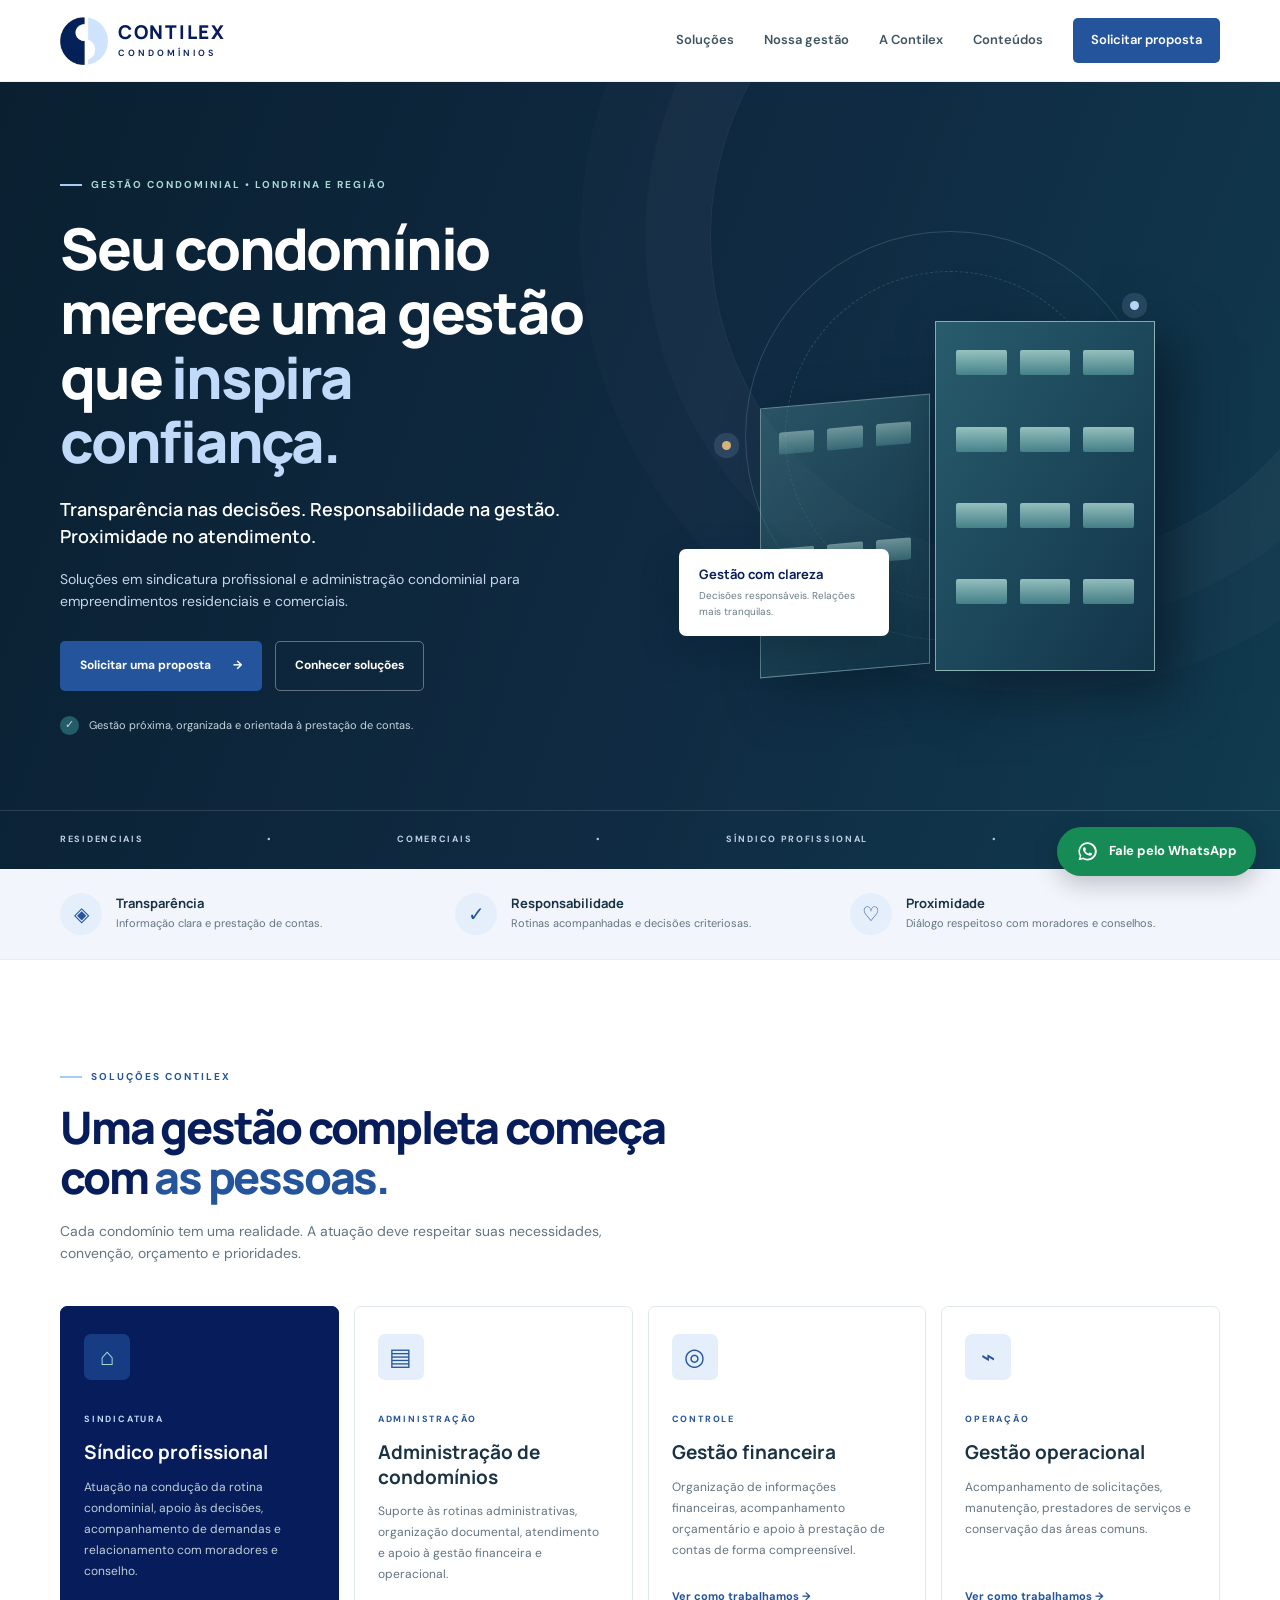
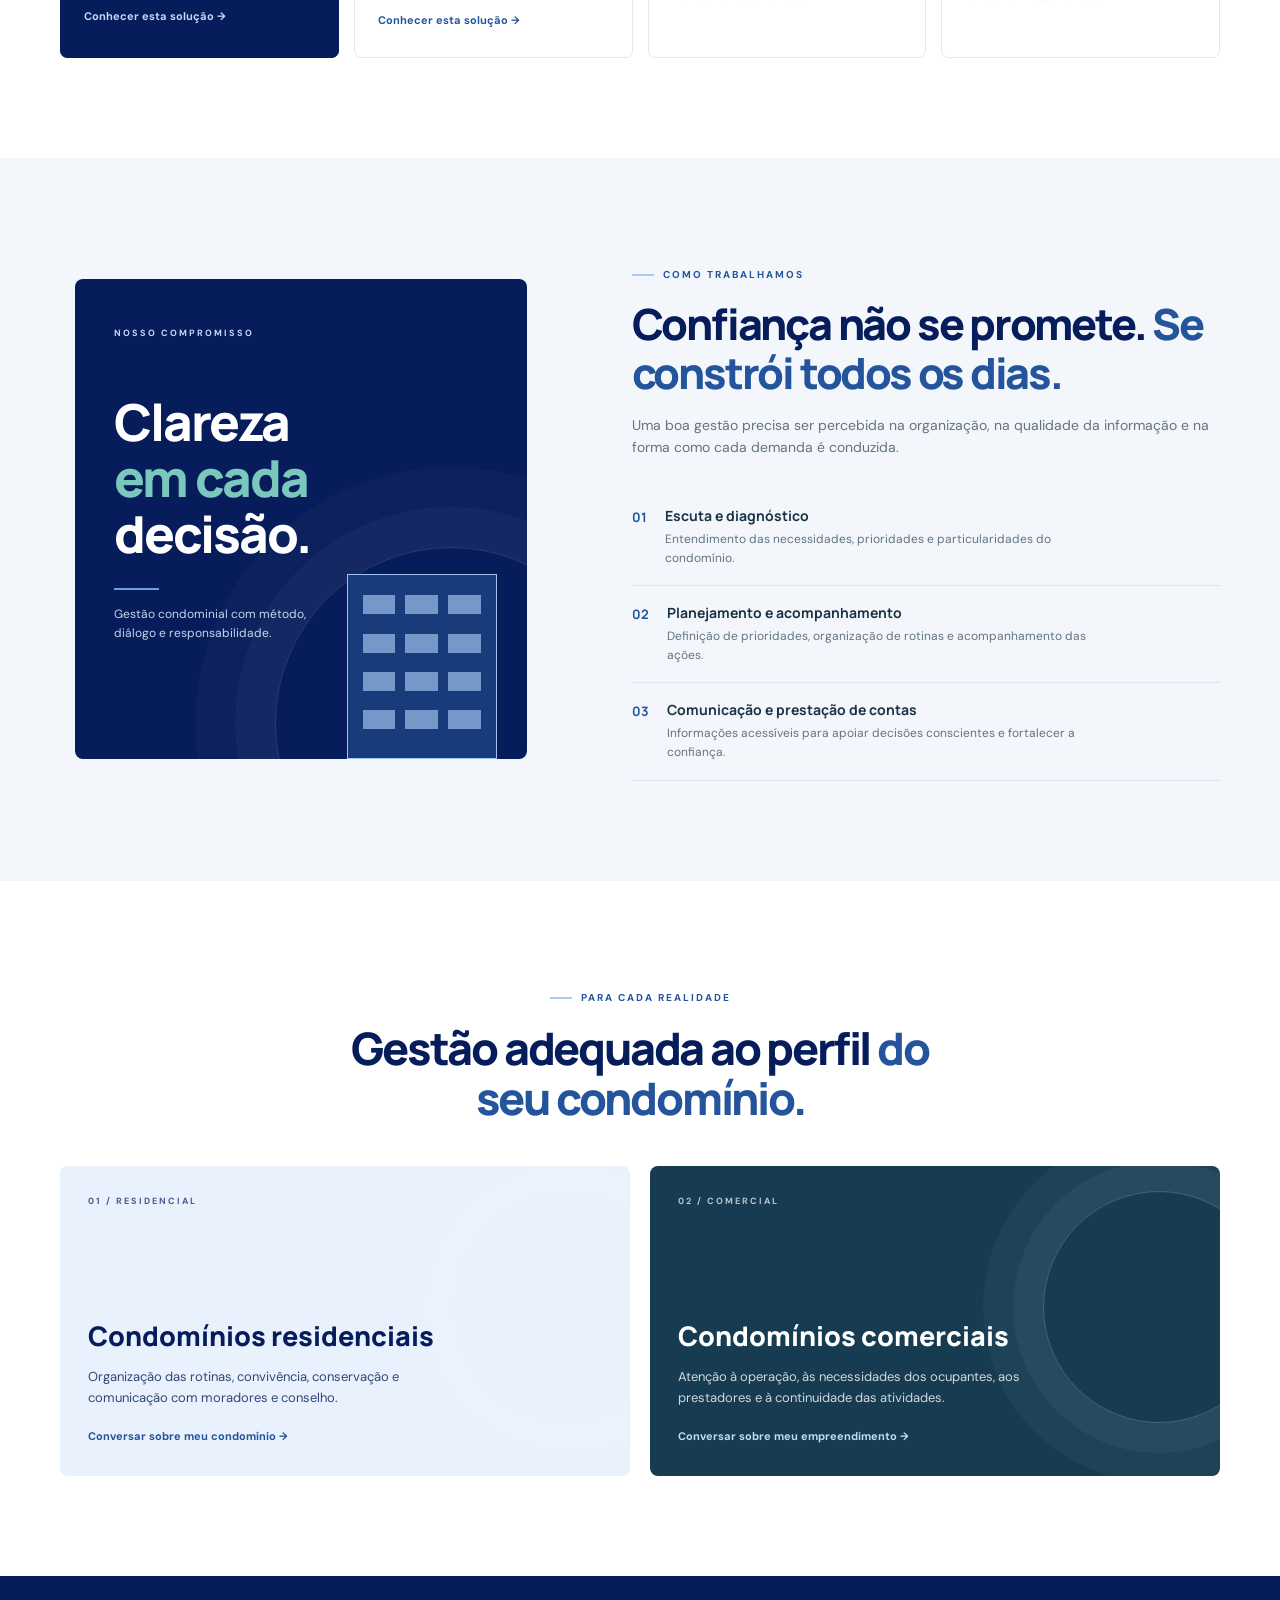
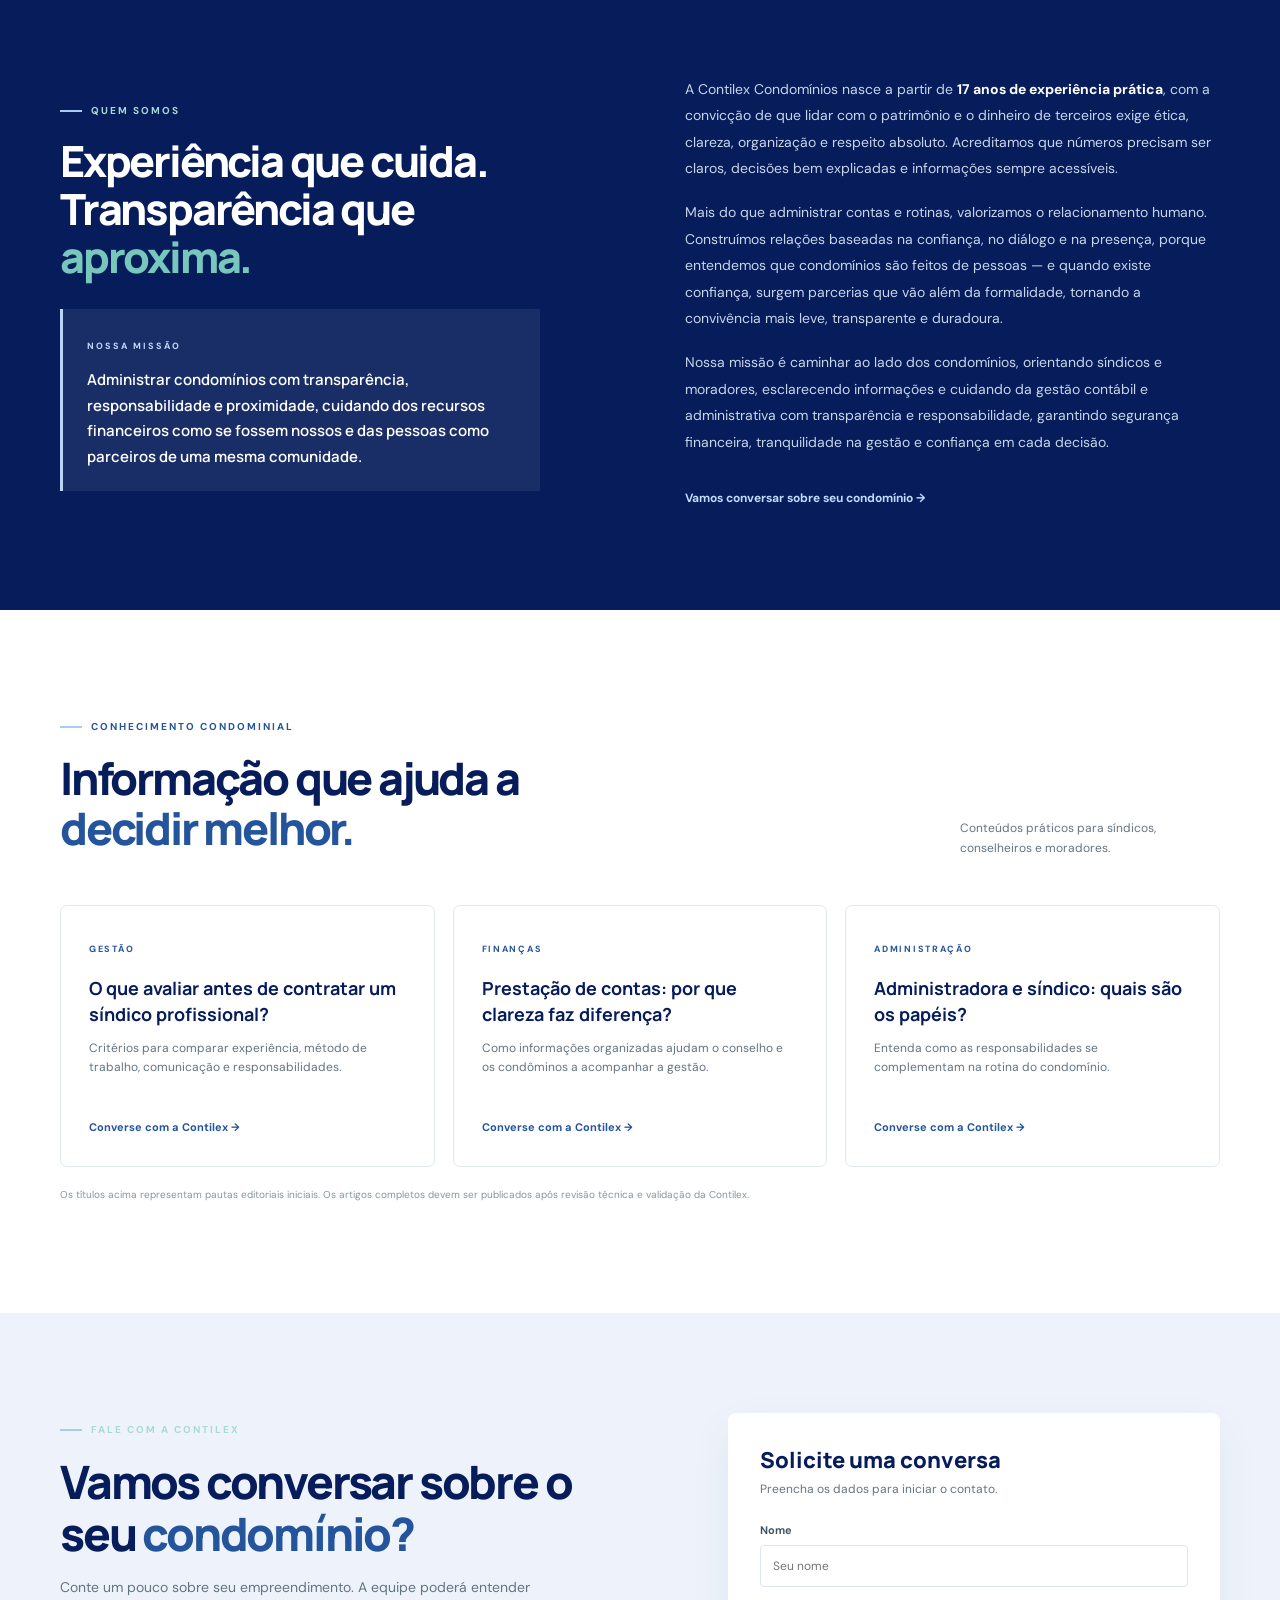
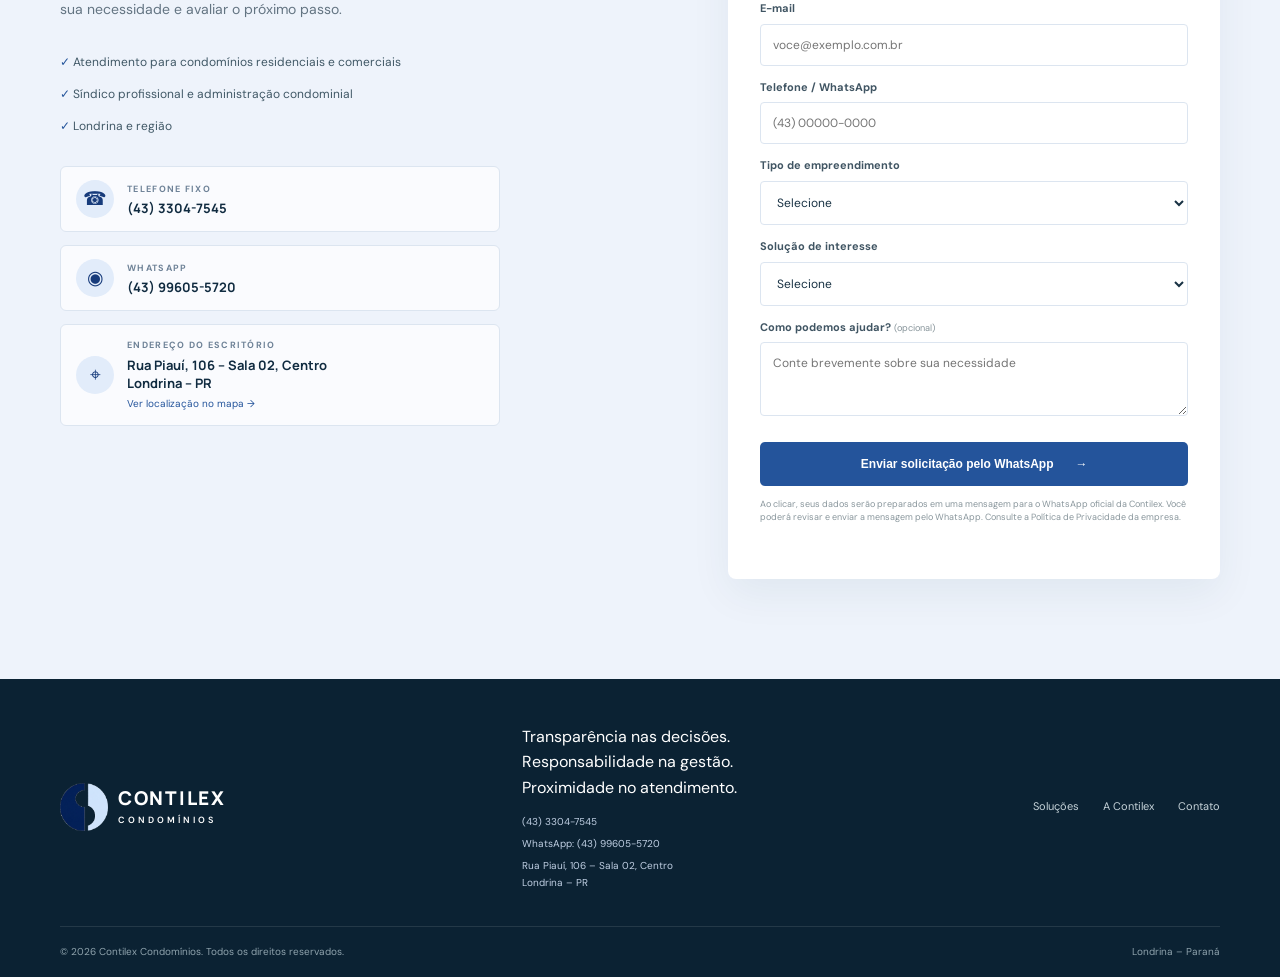
==== commit 5b267e35: "Restore original Contilex homepage" ====
--- a/index.html
+++ b/index.html
@@ -3,135 +3,235 @@
 <head>
   <meta charset="utf-8">
   <meta name="viewport" content="width=device-width, initial-scale=1">
-  <title>Síndico Profissional em Londrina | Contilex Condomínios</title>
-  <meta name="description" content="Conheça a atuação da Contilex como síndico profissional em Londrina. Gestão condominial com transparência, responsabilidade e proximidade.">
+  <title>Contilex Condomínios | Síndico Profissional e Administração em Londrina</title>
+  <meta name="description" content="Gestão condominial profissional em Londrina e região. Síndico profissional e administração de condomínios residenciais e comerciais com transparência, responsabilidade e proximidade.">
   <meta name="robots" content="index,follow">
   <meta name="theme-color" content="#071d5b">
-  <link rel="canonical" href="https://www.contilexcondominios.com.br/sindico-profissional-londrina/">
-  <link rel="stylesheet" href="../styles.css">
+  <link rel="canonical" href="https://www.contilexcondominios.com.br/">
+  <link rel="stylesheet" href="styles.css">
   <meta property="og:type" content="website">
   <meta property="og:locale" content="pt_BR">
-  <meta property="og:title" content="Síndico Profissional em Londrina | Contilex">
-  <meta property="og:description" content="Transparência nas decisões, responsabilidade na gestão e proximidade no atendimento ao condomínio.">
-  <meta property="og:url" content="https://www.contilexcondominios.com.br/sindico-profissional-londrina/">
+  <meta property="og:title" content="Contilex Condomínios | Gestão que inspira confiança">
+  <meta property="og:description" content="Síndico profissional e administração condominial em Londrina e região.">
+  <meta property="og:url" content="https://www.contilexcondominios.com.br/">
   <script type="application/ld+json">
   {
     "@context":"https://schema.org",
-    "@type":"Service",
-    "name":"Síndico profissional em Londrina",
-    "serviceType":"Sindicatura profissional",
-    "provider":{
-      "@type":"LocalBusiness",
-      "name":"Contilex Condomínios",
-      "url":"https://www.contilexcondominios.com.br/",
-      "telephone":"+55-43-3304-7545",
-      "address":{
-        "@type":"PostalAddress",
-        "streetAddress":"Rua Piauí, 106, Sala 02, Centro",
-        "addressLocality":"Londrina",
-        "addressRegion":"PR",
-        "addressCountry":"BR"
-      }
+    "@type":"LocalBusiness",
+    "name":"Contilex Condomínios",
+    "url":"https://www.contilexcondominios.com.br/",
+    "description":"Síndico profissional e administração de condomínios residenciais e comerciais em Londrina e região.",
+    "telephone":"+55-43-3304-7545",
+    "address":{
+      "@type":"PostalAddress",
+      "streetAddress":"Rua Piauí, 106, Sala 02, Centro",
+      "addressLocality":"Londrina",
+      "addressRegion":"PR",
+      "addressCountry":"BR"
     },
     "areaServed":{"@type":"City","name":"Londrina"}
   }
   </script>
-  <style>
-    .landing-hero{background:var(--navy);color:#fff;padding:76px 0 70px}
-    .landing-hero h1{font:800 clamp(36px,5vw,56px)/1.12 Manrope;letter-spacing:-2px;max-width:820px;margin:20px 0}
-    .landing-hero h1 em{font-style:normal;color:#c1dafa}
-    .landing-hero p{color:#d2dfeb;max-width:700px;font-size:16px}
-    .landing-actions{display:flex;gap:12px;flex-wrap:wrap;margin-top:26px}
-    .landing-section{padding:68px 0}
-    .landing-section h2{font:800 clamp(28px,3.5vw,40px)/1.2 Manrope;color:var(--navy);margin:0 0 18px}
-    .landing-section h2 em{font-style:normal;color:var(--teal)}
-    .landing-section p{color:var(--muted);font-size:14px;max-width:850px}
-    .landing-grid{display:grid;grid-template-columns:repeat(3,1fr);gap:16px;margin-top:30px}
-    .landing-card{padding:24px;border:1px solid var(--line);border-radius:7px;background:#fff}
-    .landing-card h3{font:700 17px Manrope;color:var(--navy);margin:0 0 10px}
-    .landing-card p{font-size:12px;margin:0}
-    .landing-band{background:#f2f6fc}
-    .landing-faq{max-width:900px;margin-top:28px}
-    .landing-faq details{padding:18px 0;border-bottom:1px solid var(--line)}
-    .landing-faq summary{font:700 15px Manrope;color:var(--navy);cursor:pointer}
-    .landing-faq details p{margin-bottom:0}
-    .landing-cta{background:var(--navy);color:#fff;padding:48px;border-radius:8px}
-    .landing-cta h2{color:#fff}
-    .landing-cta p{color:#d2dfeb}
-    .landing-cta .button{margin-top:14px}
-    .landing-breadcrumb{font-size:11px;color:#6b7d8c;margin:18px auto}
-    .landing-breadcrumb a{color:var(--teal);font-weight:700}
-    @media(max-width:700px){.landing-grid{grid-template-columns:1fr}.landing-hero{padding:55px 0}.landing-section{padding:52px 0}.landing-cta{padding:28px 22px}}
-  </style>
 </head>
 <body>
   <a class="skip-link" href="#conteudo">Pular para o conteúdo</a>
   <header class="site-header">
     <div class="container nav-wrap">
-      <a class="brand" href="/" aria-label="Contilex Condomínios - início">
-        <img class="brand-symbol" src="../assets/contilex-simbolo.png" alt="" aria-hidden="true">
+      <a class="brand" href="#inicio" aria-label="Contilex Condomínios - início">
+        <img class="brand-symbol" src="assets/contilex-simbolo.png" alt="" aria-hidden="true">
         <span class="brand-text">CONTILEX<small>CONDOMÍNIOS</small></span>
       </a>
       <button class="menu-toggle" aria-label="Abrir menu" aria-expanded="false">☰</button>
       <nav class="main-nav" aria-label="Navegação principal">
-        <a href="/#solucoes">Soluções</a><a href="/#gestao">Nossa gestão</a><a href="/#sobre">A Contilex</a><a href="/#conteudos">Conteúdos</a>
-        <a class="nav-cta" href="https://wa.me/5543988021267" target="_blank" rel="noopener noreferrer">Solicitar proposta</a>
+        <a href="#solucoes">Soluções</a>
+        <a href="#gestao">Nossa gestão</a>
+        <a href="#sobre">A Contilex</a>
+        <a href="#conteudos">Conteúdos</a>
+        <a class="nav-cta" href="#contato">Solicitar proposta</a>
       </nav>
     </div>
   </header>
+
   <main id="conteudo">
-    <div class="container landing-breadcrumb"><a href="/">Início</a> / Síndico profissional em Londrina</div>
-    <section class="landing-hero"><div class="container">
-      <span class="eyebrow"><i></i> SINDICATURA PROFISSIONAL • LONDRINA E REGIÃO</span>
-      <h1>Seu condomínio precisa de um <em>síndico profissional?</em></h1>
-      <p>A Contilex atua com foco em transparência nas decisões, responsabilidade na gestão e proximidade no atendimento. Uma condução organizada ajuda síndicos, conselhos e moradores a compreender prioridades e acompanhar as demandas do condomínio.</p>
-      <div class="landing-actions">
-        <a class="button button-primary" href="https://wa.me/5543988021267?text=Ol%C3%A1%21%20Gostaria%20de%20conversar%20sobre%20sindicatura%20profissional%20para%20meu%20condom%C3%ADnio." target="_blank" rel="noopener noreferrer">Falar com a Contilex <span>→</span></a>
-        <a class="button button-ghost" href="#como-funciona">Entender a atuação</a>
-      </div>
-    </div></section>
-    <section class="landing-section"><div class="container">
-      <span class="eyebrow dark"><i></i> GESTÃO COM RESPONSABILIDADE</span>
-      <h2>O que observar ao escolher um <em>síndico profissional?</em></h2>
-      <p>A escolha deve considerar as necessidades reais do empreendimento e a forma como a gestão será conduzida. Mais do que resolver demandas pontuais, é importante estabelecer comunicação, organização e acompanhamento contínuo.</p>
-      <div class="landing-grid">
-        <article class="landing-card"><h3>Transparência nas decisões</h3><p>Informações claras e decisões bem explicadas ajudam moradores e conselho a acompanhar os assuntos do condomínio.</p></article>
-        <article class="landing-card"><h3>Organização das rotinas</h3><p>Prioridades, solicitações e ações precisam de acompanhamento para que as demandas não fiquem sem encaminhamento.</p></article>
-        <article class="landing-card"><h3>Diálogo e proximidade</h3><p>Uma comunicação respeitosa contribui para relações de confiança entre gestão, moradores, conselho e prestadores.</p></article>
-      </div>
-    </div></section>
-    <section class="landing-section landing-band" id="como-funciona"><div class="container">
-      <span class="eyebrow dark"><i></i> COMO A CONTILEX TRABALHA</span>
-      <h2>Uma atuação baseada em método, diálogo e <em>clareza.</em></h2>
-      <div class="landing-grid">
-        <article class="landing-card"><h3>01. Escuta e diagnóstico</h3><p>Conhecer o condomínio, suas prioridades, necessidades e particularidades antes de definir encaminhamentos.</p></article>
-        <article class="landing-card"><h3>02. Planejamento e acompanhamento</h3><p>Organizar as demandas, acompanhar ações e manter atenção às rotinas administrativas e operacionais.</p></article>
-        <article class="landing-card"><h3>03. Comunicação e prestação de contas</h3><p>Manter informações acessíveis e apoiar decisões conscientes com responsabilidade e clareza.</p></article>
-      </div>
-    </div></section>
-    <section class="landing-section"><div class="container">
-      <span class="eyebrow dark"><i></i> DÚVIDAS FREQUENTES</span>
-      <h2>O que saber antes de contratar um <em>síndico profissional?</em></h2>
-      <div class="landing-faq">
-        <details><summary>O que faz um síndico profissional?</summary><p>É a pessoa contratada para exercer as atribuições de síndico do condomínio, conduzindo a gestão e acompanhando assuntos administrativos, financeiros e operacionais conforme as responsabilidades legais, a convenção e as decisões condominiais.</p></details>
-        <details><summary>Como avaliar se meu condomínio precisa de um síndico profissional?</summary><p>A avaliação depende do momento e das necessidades do empreendimento, da disponibilidade dos condôminos para assumir a função e dos desafios atuais de gestão. Uma conversa inicial ajuda a entender o cenário.</p></details>
-        <details><summary>A Contilex atende condomínios residenciais e comerciais?</summary><p>Sim. A apresentação institucional da Contilex contempla soluções para empreendimentos residenciais e comerciais em Londrina e região.</p></details>
-        <details><summary>Como solicitar uma proposta?</summary><p>Entre em contato pelo WhatsApp e informe a cidade, o perfil do condomínio e o tipo de apoio que procura. A equipe poderá entender a necessidade e avaliar os próximos passos.</p></details>
-      </div>
-    </div></section>
-    <section class="landing-section"><div class="container"><div class="landing-cta">
-      <span class="eyebrow"><i></i> CONTILEX CONDOMÍNIOS</span>
-      <h2>Vamos conversar sobre a gestão do seu condomínio?</h2>
-      <p>Conte um pouco sobre seu empreendimento e conheça a proposta de atuação da Contilex em Londrina e região.</p>
-      <a class="button button-primary" href="https://wa.me/5543988021267?text=Ol%C3%A1%21%20Gostaria%20de%20solicitar%20uma%20proposta%20de%20s%C3%ADndico%20profissional." target="_blank" rel="noopener noreferrer">Solicitar uma conversa pelo WhatsApp <span>→</span></a>
-    </div></div></section>
+    <section class="hero" id="inicio">
+      <div class="hero-glow"></div>
+      <div class="container hero-grid">
+        <div class="hero-copy">
+          <span class="eyebrow"><i></i> GESTÃO CONDOMINIAL • LONDRINA E REGIÃO</span>
+          <h1>Seu condomínio merece uma gestão que <em>inspira confiança.</em></h1>
+          <p class="hero-lead">Transparência nas decisões. Responsabilidade na gestão. Proximidade no atendimento.</p>
+          <p class="hero-desc">Soluções em sindicatura profissional e administração condominial para empreendimentos residenciais e comerciais.</p>
+          <div class="hero-actions">
+            <a class="button button-primary" href="#contato">Solicitar uma proposta <span>→</span></a>
+            <a class="button button-ghost" href="#solucoes">Conhecer soluções</a>
+          </div>
+          <div class="hero-note"><span class="check">✓</span> Gestão próxima, organizada e orientada à prestação de contas.</div>
+        </div>
+        <div class="hero-art" aria-label="Ilustração arquitetônica de edifícios">
+          <div class="art-orbit orbit-one"></div><div class="art-orbit orbit-two"></div>
+          <div class="building building-back"><span></span><span></span><span></span><span></span><span></span><span></span></div>
+          <div class="building building-front"><span></span><span></span><span></span><span></span><span></span><span></span><span></span><span></span><span></span><span></span><span></span><span></span></div>
+          <div class="art-card"><b>Gestão com clareza</b><small>Decisões responsáveis. Relações mais tranquilas.</small></div>
+          <div class="art-dot dot-a"></div><div class="art-dot dot-b"></div>
+        </div>
+      </div>
+      <div class="hero-bottom"><div class="container bottom-inner"><span>RESIDENCIAIS</span><b>•</b><span>COMERCIAIS</span><b>•</b><span>SÍNDICO PROFISSIONAL</span><b>•</b><span>ADMINISTRAÇÃO</span></div></div>
+    </section>
+
+    <section class="trust-strip">
+      <div class="container trust-grid">
+        <div><span class="trust-icon">◈</span><p><b>Transparência</b><small>Informação clara e prestação de contas.</small></p></div>
+        <div><span class="trust-icon">✓</span><p><b>Responsabilidade</b><small>Rotinas acompanhadas e decisões criteriosas.</small></p></div>
+        <div><span class="trust-icon">♡</span><p><b>Proximidade</b><small>Diálogo respeitoso com moradores e conselhos.</small></p></div>
+      </div>
+    </section>
+
+    <section class="section solutions" id="solucoes">
+      <div class="container">
+        <div class="section-heading">
+          <span class="eyebrow dark"><i></i> SOLUÇÕES CONTILEX</span>
+          <h2>Uma gestão completa começa com <em>as pessoas.</em></h2>
+          <p>Cada condomínio tem uma realidade. A atuação deve respeitar suas necessidades, convenção, orçamento e prioridades.</p>
+        </div>
+        <div class="solution-grid">
+          <article class="solution-card featured">
+            <div class="card-icon">⌂</div><span class="card-kicker">SINDICATURA</span>
+            <h3>Síndico profissional</h3>
+            <p>Atuação na condução da rotina condominial, apoio às decisões, acompanhamento de demandas e relacionamento com moradores e conselho.</p>
+            <a href="#contato">Conhecer esta solução <span>→</span></a>
+          </article>
+          <article class="solution-card">
+            <div class="card-icon">▤</div><span class="card-kicker">ADMINISTRAÇÃO</span>
+            <h3>Administração de condomínios</h3>
+            <p>Suporte às rotinas administrativas, organização documental, atendimento e apoio à gestão financeira e operacional.</p>
+            <a href="#contato">Conhecer esta solução <span>→</span></a>
+          </article>
+          <article class="solution-card">
+            <div class="card-icon">◎</div><span class="card-kicker">CONTROLE</span>
+            <h3>Gestão financeira</h3>
+            <p>Organização de informações financeiras, acompanhamento orçamentário e apoio à prestação de contas de forma compreensível.</p>
+            <a href="#gestao">Ver como trabalhamos <span>→</span></a>
+          </article>
+          <article class="solution-card">
+            <div class="card-icon">⌁</div><span class="card-kicker">OPERAÇÃO</span>
+            <h3>Gestão operacional</h3>
+            <p>Acompanhamento de solicitações, manutenção, prestadores de serviços e conservação das áreas comuns.</p>
+            <a href="#gestao">Ver como trabalhamos <span>→</span></a>
+          </article>
+        </div>
+      </div>
+    </section>
+
+    <section class="management section" id="gestao">
+      <div class="container management-grid">
+        <div class="management-visual">
+          <div class="visual-panel">
+            <span class="visual-label">NOSSO COMPROMISSO</span>
+            <div class="visual-big">Clareza<br><em>em cada</em><br>decisão.</div>
+            <div class="visual-rule"></div>
+            <p>Gestão condominial com método, diálogo e responsabilidade.</p>
+            <div class="visual-building"><i></i><i></i><i></i><i></i><i></i><i></i><i></i><i></i><i></i><i></i><i></i><i></i></div>
+          </div>
+        </div>
+        <div class="management-copy">
+          <span class="eyebrow dark"><i></i> COMO TRABALHAMOS</span>
+          <h2>Confiança não se promete. <em>Se constrói todos os dias.</em></h2>
+          <p class="section-intro">Uma boa gestão precisa ser percebida na organização, na qualidade da informação e na forma como cada demanda é conduzida.</p>
+          <div class="process-list">
+            <div><b>01</b><p><strong>Escuta e diagnóstico</strong><small>Entendimento das necessidades, prioridades e particularidades do condomínio.</small></p></div>
+            <div><b>02</b><p><strong>Planejamento e acompanhamento</strong><small>Definição de prioridades, organização de rotinas e acompanhamento das ações.</small></p></div>
+            <div><b>03</b><p><strong>Comunicação e prestação de contas</strong><small>Informações acessíveis para apoiar decisões conscientes e fortalecer a confiança.</small></p></div>
+          </div>
+        </div>
+      </div>
+    </section>
+
+    <section class="audiences section">
+      <div class="container">
+        <div class="section-heading centered">
+          <span class="eyebrow dark"><i></i> PARA CADA REALIDADE</span>
+          <h2>Gestão adequada ao perfil <em>do seu condomínio.</em></h2>
+        </div>
+        <div class="audience-grid">
+          <article class="audience-card residential"><div class="audience-number">01 / RESIDENCIAL</div><div><h3>Condomínios residenciais</h3><p>Organização das rotinas, convivência, conservação e comunicação com moradores e conselho.</p><a href="#contato">Conversar sobre meu condomínio →</a></div></article>
+          <article class="audience-card commercial"><div class="audience-number">02 / COMERCIAL</div><div><h3>Condomínios comerciais</h3><p>Atenção à operação, às necessidades dos ocupantes, aos prestadores e à continuidade das atividades.</p><a href="#contato">Conversar sobre meu empreendimento →</a></div></article>
+        </div>
+      </div>
+    </section>
+
+    <section class="about section" id="sobre">
+      <div class="container about-grid">
+        <div>
+          <span class="eyebrow"><i></i> QUEM SOMOS</span>
+          <h2>Experiência que cuida. Transparência que <em>aproxima.</em></h2>
+          <div class="mission-card">
+            <span class="mission-label">NOSSA MISSÃO</span>
+            <p>Administrar condomínios com transparência, responsabilidade e proximidade, cuidando dos recursos financeiros como se fossem nossos e das pessoas como parceiros de uma mesma comunidade.</p>
+          </div>
+        </div>
+        <div class="about-story">
+          <p>A Contilex Condomínios nasce a partir de <strong>17 anos de experiência prática</strong>, com a convicção de que lidar com o patrimônio e o dinheiro de terceiros exige ética, clareza, organização e respeito absoluto. Acreditamos que números precisam ser claros, decisões bem explicadas e informações sempre acessíveis.</p>
+          <p>Mais do que administrar contas e rotinas, valorizamos o relacionamento humano. Construímos relações baseadas na confiança, no diálogo e na presença, porque entendemos que condomínios são feitos de pessoas — e quando existe confiança, surgem parcerias que vão além da formalidade, tornando a convivência mais leve, transparente e duradoura.</p>
+          <p>Nossa missão é caminhar ao lado dos condomínios, orientando síndicos e moradores, esclarecendo informações e cuidando da gestão contábil e administrativa com transparência e responsabilidade, garantindo segurança financeira, tranquilidade na gestão e confiança em cada decisão.</p>
+          <a class="text-link light-link" href="#contato">Vamos conversar sobre seu condomínio →</a>
+        </div>
+      </div>
+    </section>
+
+    <section class="content section" id="conteudos">
+      <div class="container">
+        <div class="content-head"><div><span class="eyebrow dark"><i></i> CONHECIMENTO CONDOMINIAL</span><h2>Informação que ajuda a <em>decidir melhor.</em></h2></div><p>Conteúdos práticos para síndicos, conselheiros e moradores.</p></div>
+        <div class="article-grid">
+          <article><span>GESTÃO</span><h3>O que avaliar antes de contratar um síndico profissional?</h3><p>Critérios para comparar experiência, método de trabalho, comunicação e responsabilidades.</p><a href="#contato">Converse com a Contilex →</a></article>
+          <article><span>FINANÇAS</span><h3>Prestação de contas: por que clareza faz diferença?</h3><p>Como informações organizadas ajudam o conselho e os condôminos a acompanhar a gestão.</p><a href="#contato">Converse com a Contilex →</a></article>
+          <article><span>ADMINISTRAÇÃO</span><h3>Administradora e síndico: quais são os papéis?</h3><p>Entenda como as responsabilidades se complementam na rotina do condomínio.</p><a href="#contato">Converse com a Contilex →</a></article>
+        </div>
+        <p class="editorial-note">Os títulos acima representam pautas editoriais iniciais. Os artigos completos devem ser publicados após revisão técnica e validação da Contilex.</p>
+      </div>
+    </section>
+
+    <section class="contact section" id="contato">
+      <div class="container contact-grid">
+        <div class="contact-copy"><span class="eyebrow"><i></i> FALE COM A CONTILEX</span><h2>Vamos conversar sobre o seu <em>condomínio?</em></h2><p>Conte um pouco sobre seu empreendimento. A equipe poderá entender sua necessidade e avaliar o próximo passo.</p><div class="contact-points"><span>✓ Atendimento para condomínios residenciais e comerciais</span><span>✓ Síndico profissional e administração condominial</span><span>✓ Londrina e região</span></div>
+          <div class="contact-details">
+            <a href="tel:+554333047545"><span class="detail-icon">☎</span><span><small>TELEFONE FIXO</small><strong>(43) 3304-7545</strong></span></a>
+            <a href="https://wa.me/5543996055720" target="_blank" rel="noopener noreferrer"><span class="detail-icon">◉</span><span><small>WHATSAPP</small><strong>(43) 99605-5720</strong></span></a>
+            <a href="https://www.google.com/maps/search/?api=1&query=Rua+Piau%C3%AD+106+Sala+02+Centro+Londrina+PR" target="_blank" rel="noopener noreferrer"><span class="detail-icon">⌖</span><span><small>ENDEREÇO DO ESCRITÓRIO</small><strong>Rua Piauí, 106 – Sala 02, Centro<br>Londrina – PR</strong><em>Ver localização no mapa →</em></span></a>
+          </div>
+        </div>
+        <form class="contact-form" id="lead-form">
+          <h3>Solicite uma conversa</h3><p>Preencha os dados para iniciar o contato.</p>
+          <label for="name">Nome</label><input id="name" name="name" autocomplete="name" required placeholder="Seu nome">
+          <label for="email">E-mail</label><input id="email" name="email" type="email" autocomplete="email" required placeholder="voce@exemplo.com.br">
+          <label for="phone">Telefone / WhatsApp</label><input id="phone" name="phone" autocomplete="tel" required placeholder="(43) 00000-0000">
+          <label for="type">Tipo de empreendimento</label><select id="type" name="type" required><option value="">Selecione</option><option>Condomínio residencial</option><option>Condomínio comercial</option><option>Empreendimento misto</option></select>
+          <label for="service">Solução de interesse</label><select id="service" name="service" required><option value="">Selecione</option><option>Síndico profissional</option><option>Administração condominial</option><option>Ambos</option><option>Quero entender as opções</option></select>
+          <label for="message">Como podemos ajudar? <small>(opcional)</small></label><textarea id="message" name="message" rows="3" placeholder="Conte brevemente sobre sua necessidade"></textarea>
+          <button class="button button-primary form-submit" type="submit">Enviar solicitação pelo WhatsApp <span>→</span></button>
+          <small class="form-privacy">Ao clicar, seus dados serão preparados em uma mensagem para o WhatsApp oficial da Contilex. Você poderá revisar e enviar a mensagem pelo WhatsApp. Consulte a Política de Privacidade da empresa.</small>
+          <p class="form-status" id="form-status" role="status" aria-live="polite"></p>
+        </form>
+      </div>
+    </section>
   </main>
-  <footer class="site-footer"><div class="container footer-main">
-    <a class="brand brand-footer" href="/"><img class="brand-symbol" src="../assets/contilex-simbolo.png" alt="" aria-hidden="true"><span class="brand-text">CONTILEX<small>CONDOMÍNIOS</small></span></a>
-    <div class="footer-contact"><p>Transparência nas decisões.<br>Responsabilidade na gestão.<br>Proximidade no atendimento.</p><a href="tel:+554333047545">(43) 3304-7545</a><a href="https://wa.me/5543988021267" target="_blank" rel="noopener noreferrer">WhatsApp: (43) 98802-1267</a><span>Rua Piauí, 106 – Sala 02, Centro<br>Londrina – PR</span></div>
-    <div class="footer-links"><a href="/#solucoes">Soluções</a><a href="/#sobre">A Contilex</a><a href="/#contato">Contato</a></div>
-  </div><div class="container footer-bottom"><span>© Contilex Condomínios. Todos os direitos reservados.</span><span>Londrina – Paraná</span></div></footer>
-  <a class="whatsapp-float" href="https://wa.me/5543988021267" target="_blank" rel="noopener noreferrer" aria-label="Conversar pelo WhatsApp no número (43) 98802-1267"><span>Fale pelo WhatsApp</span></a>
-  <script src="../script.js"></script>
+
+  <footer class="site-footer">
+    <div class="container footer-main">
+      <a class="brand brand-footer" href="#inicio"><img class="brand-symbol" src="assets/contilex-simbolo.png" alt="" aria-hidden="true"><span class="brand-text">CONTILEX<small>CONDOMÍNIOS</small></span></a>
+      <div class="footer-contact">
+        <p>Transparência nas decisões.<br>Responsabilidade na gestão.<br>Proximidade no atendimento.</p>
+        <a href="tel:+554333047545">(43) 3304-7545</a>
+        <a href="https://wa.me/5543996055720" target="_blank" rel="noopener noreferrer">WhatsApp: (43) 99605-5720</a>
+        <span>Rua Piauí, 106 – Sala 02, Centro<br>Londrina – PR</span>
+      </div>
+      <div class="footer-links"><a href="#solucoes">Soluções</a><a href="#sobre">A Contilex</a><a href="#contato">Contato</a></div>
+    </div>
+    <div class="container footer-bottom"><span>© <span id="year"></span> Contilex Condomínios. Todos os direitos reservados.</span><span>Londrina – Paraná</span></div>
+  </footer>
+  <a class="whatsapp-float" href="https://wa.me/5543988021267" target="_blank" rel="noopener noreferrer" aria-label="Conversar pelo WhatsApp no número (43) 98802-1267">
+    <svg viewBox="0 0 32 32" aria-hidden="true" focusable="false"><path d="M16.02 3.2A12.55 12.55 0 0 0 5.2 22.1L3.5 28.3l6.35-1.66A12.6 12.6 0 1 0 16.02 3.2Zm0 22.9c-1.9 0-3.76-.5-5.38-1.46l-.39-.23-3.77.99 1.01-3.67-.25-.4a10.28 10.28 0 1 1 8.78 4.77Zm5.64-7.7c-.31-.16-1.84-.91-2.13-1.02-.29-.1-.5-.16-.71.16-.21.31-.82 1.02-1 1.23-.19.2-.37.23-.68.08-.31-.16-1.31-.49-2.5-1.55-.92-.82-1.55-1.84-1.73-2.15-.18-.31-.02-.48.14-.64.14-.14.31-.37.47-.55.15-.18.2-.31.31-.52.1-.2.05-.39-.03-.55-.08-.16-.71-1.7-.97-2.33-.26-.61-.52-.53-.71-.54h-.6c-.2 0-.55.08-.84.39-.29.31-1.1 1.07-1.1 2.6 0 1.54 1.13 3.03 1.29 3.24.16.2 2.22 3.39 5.38 4.75.75.32 1.33.51 1.78.65.75.24 1.43.2 1.97.12.6-.09 1.84-.75 2.1-1.48.26-.72.26-1.34.18-1.47-.08-.13-.29-.21-.6-.36Z"/></svg>
+    <span>Fale pelo WhatsApp</span>
+  </a>
+  <script src="script.js"></script>
 </body>
 </html>
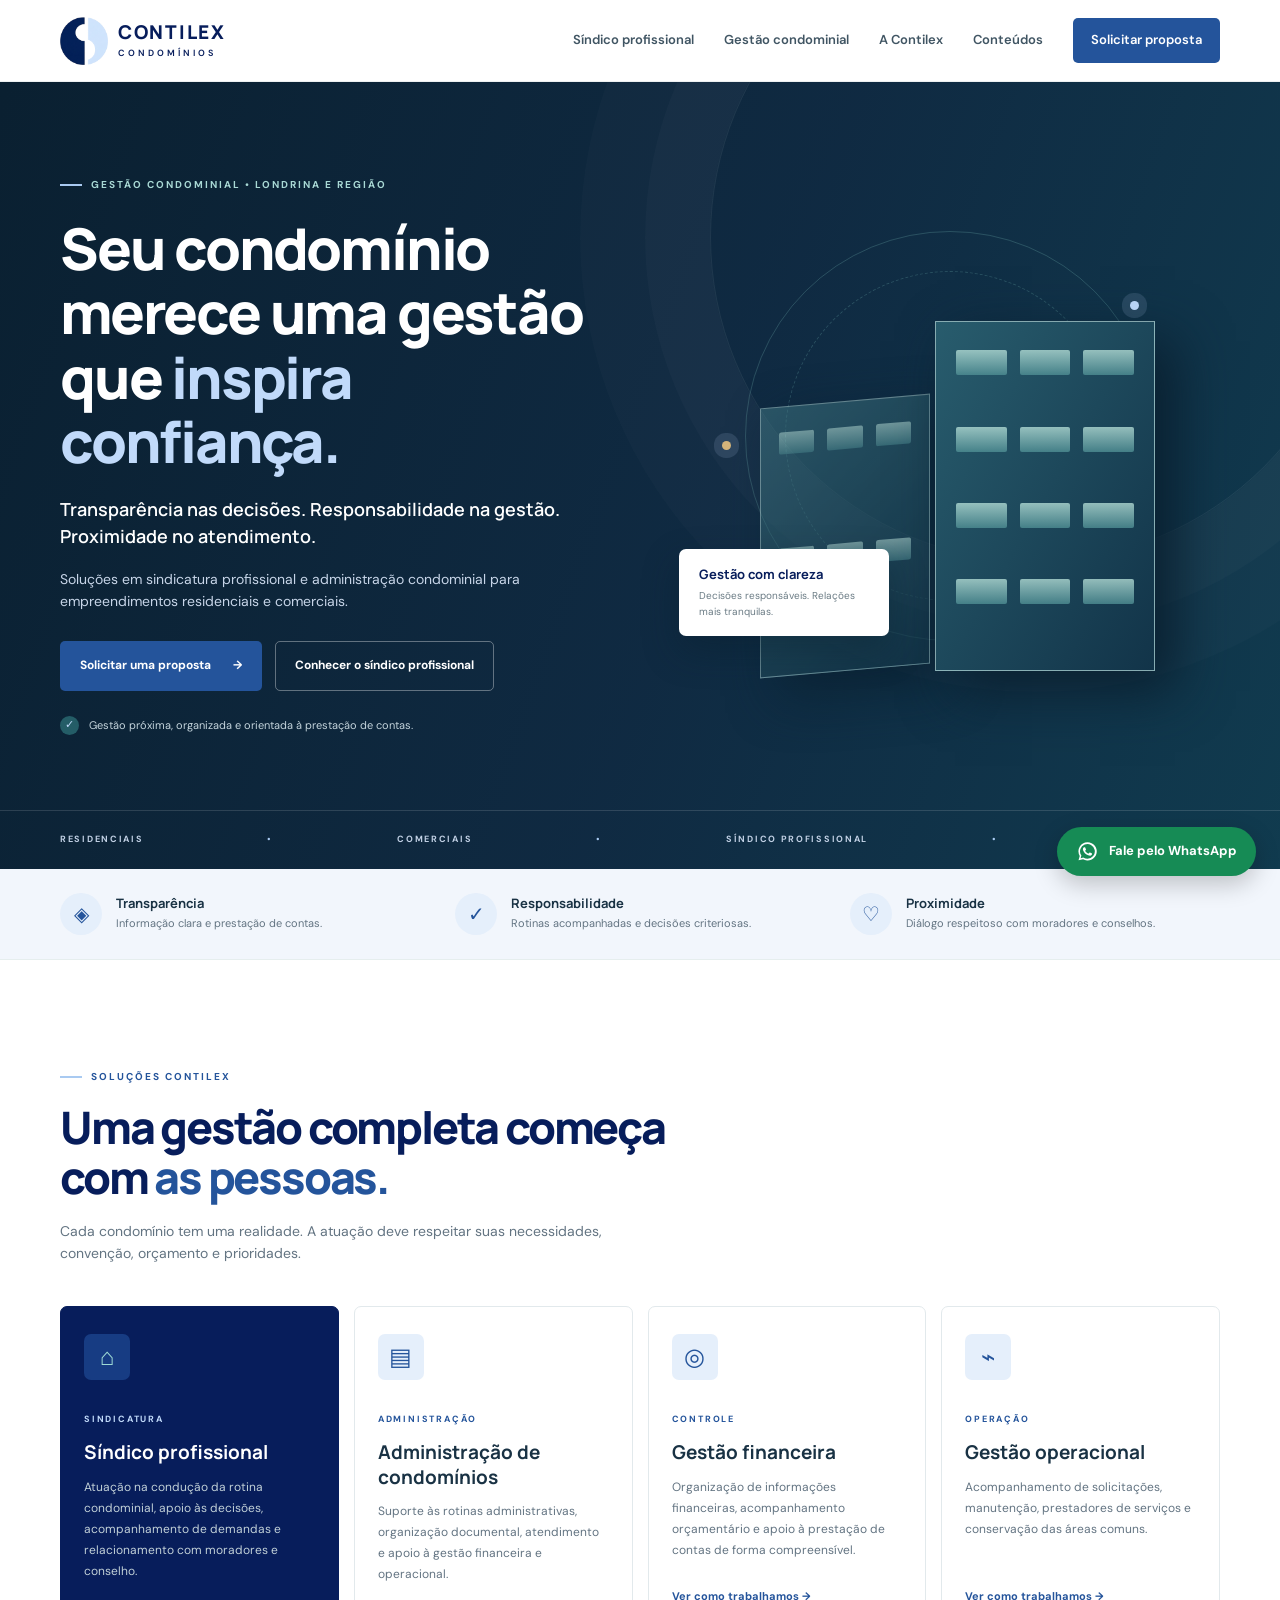
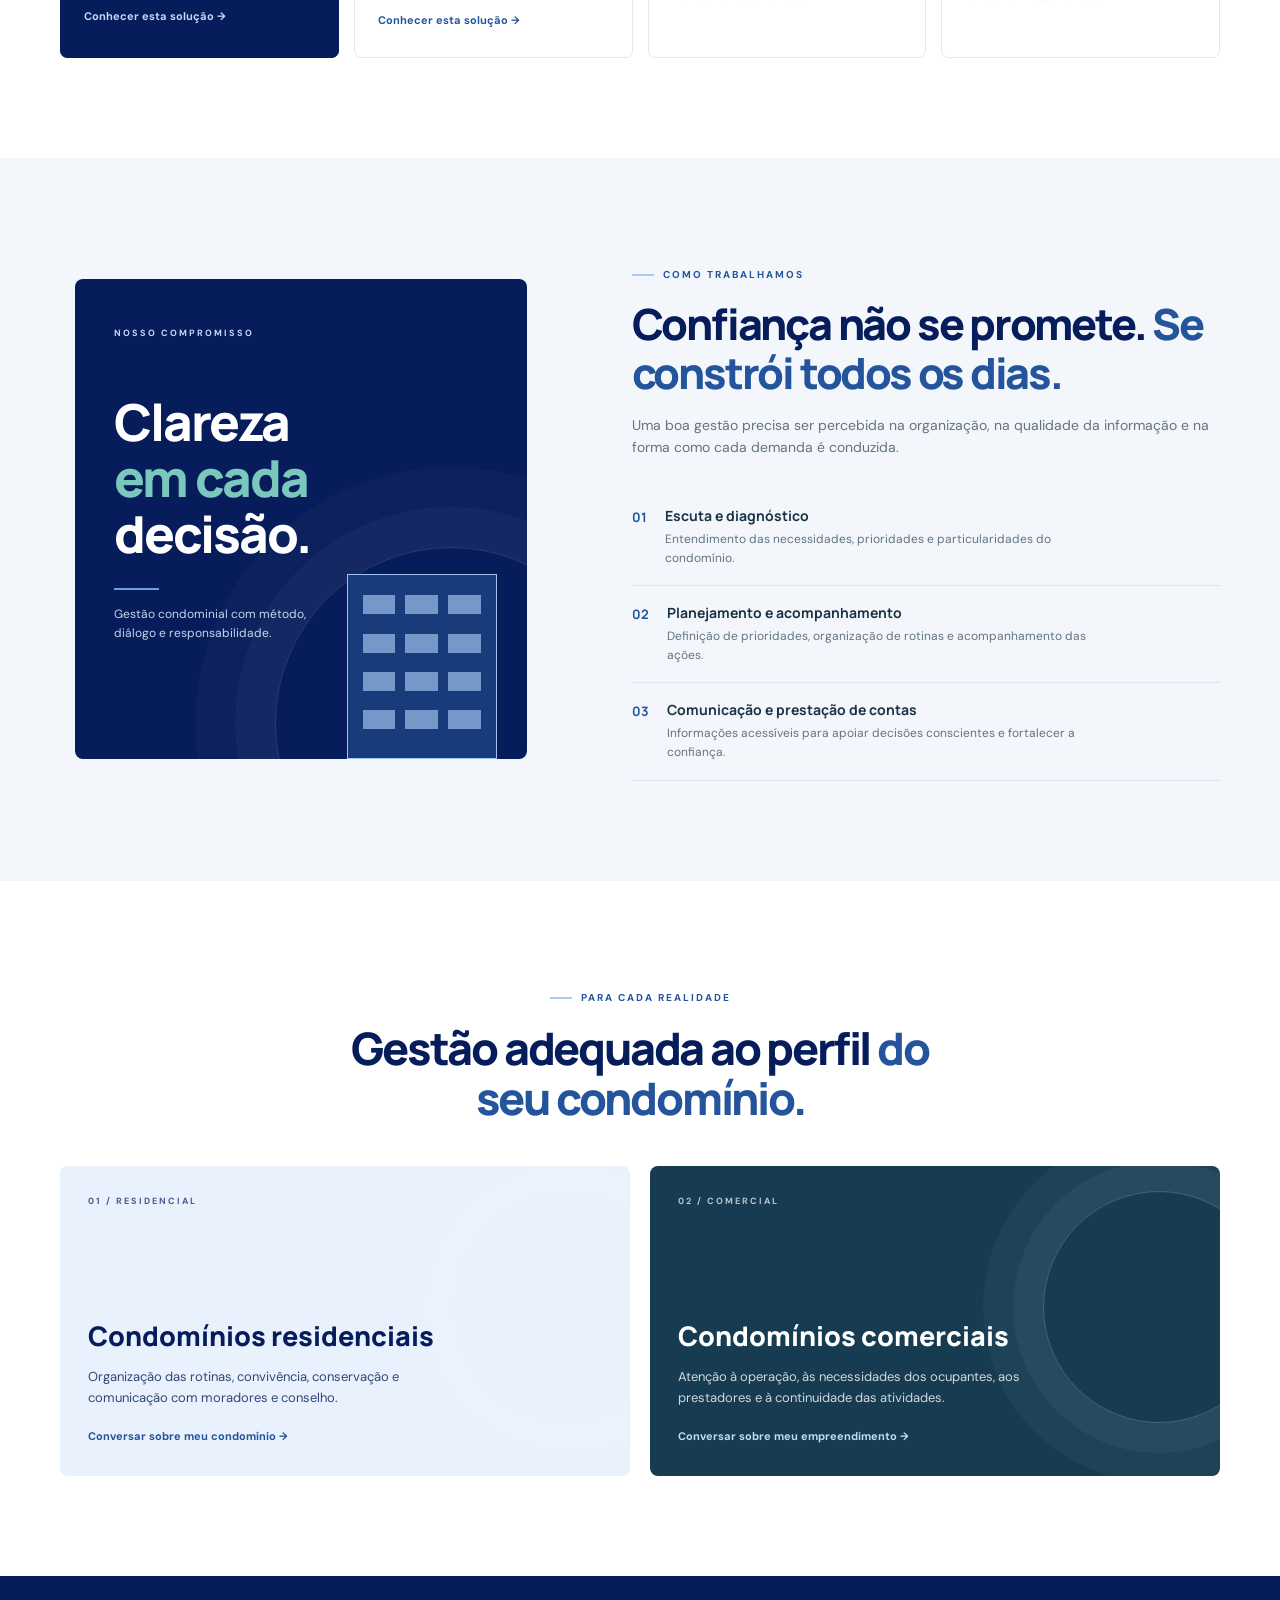
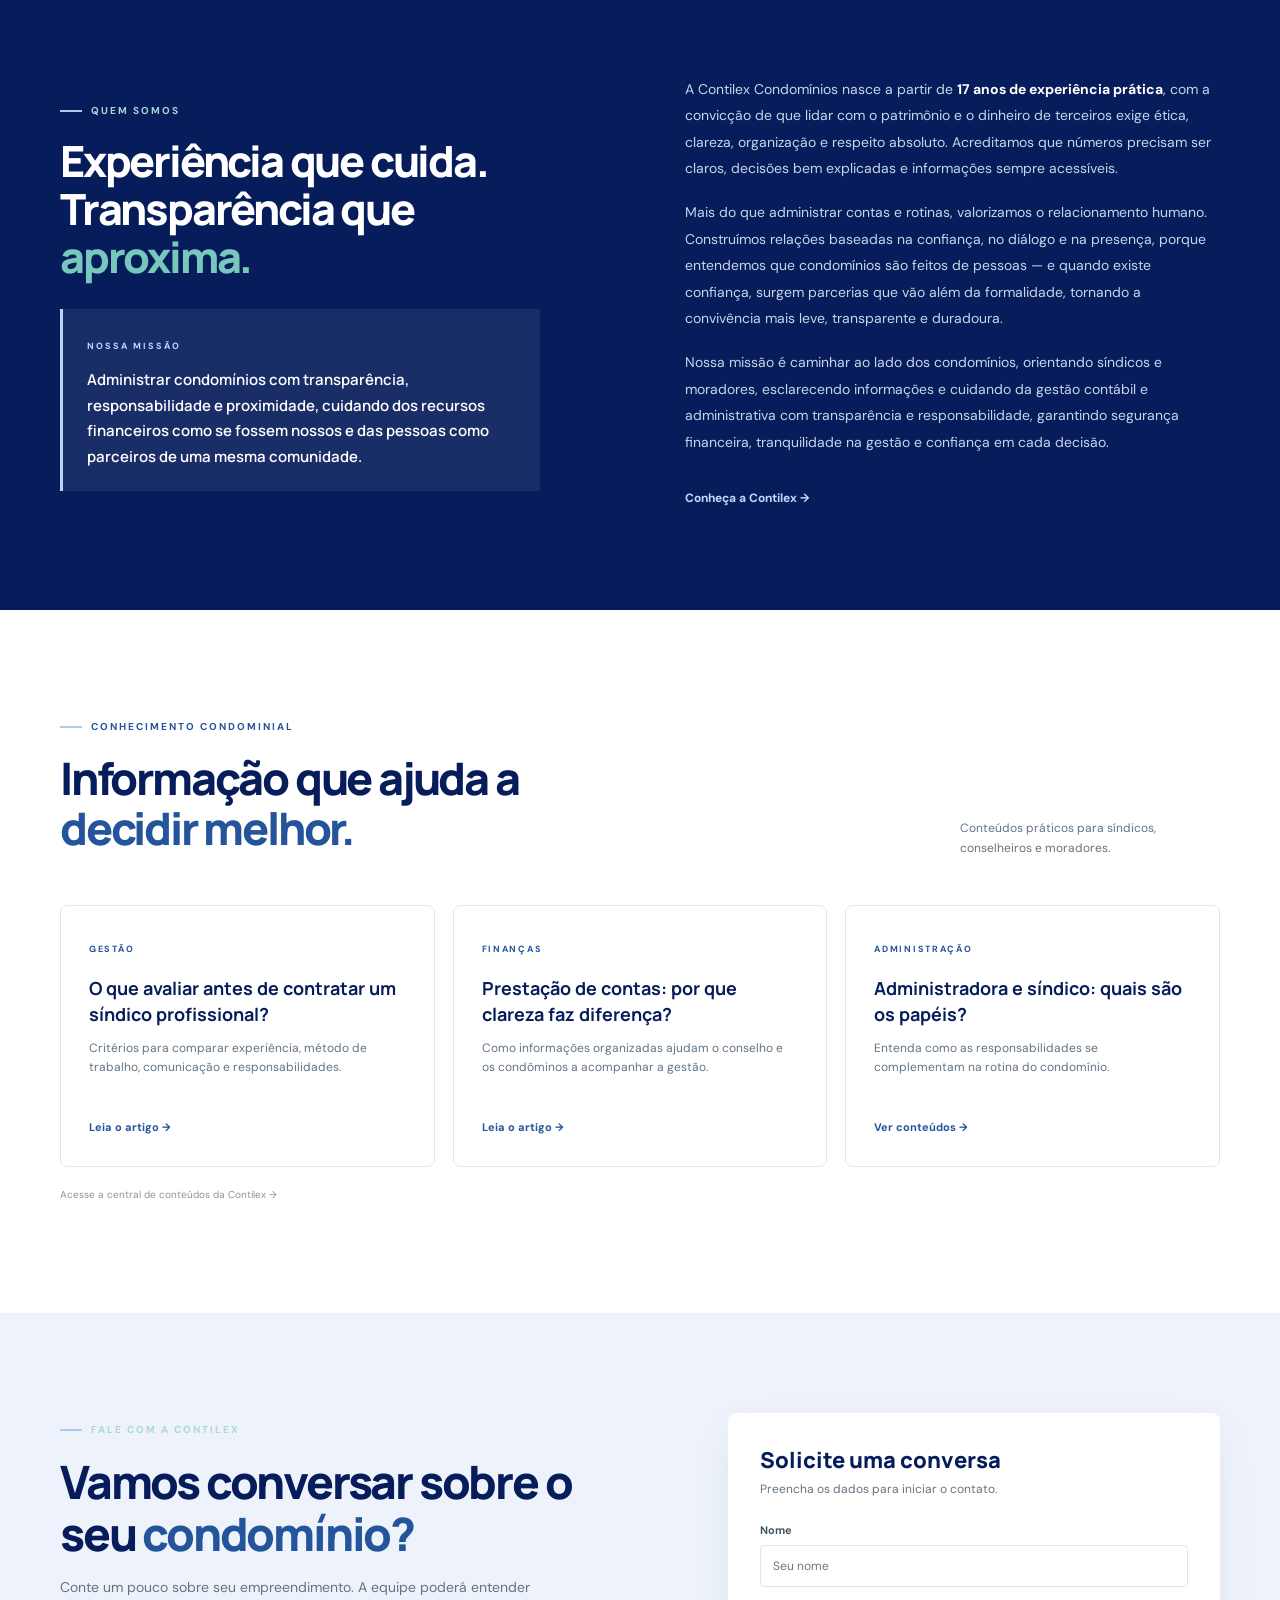
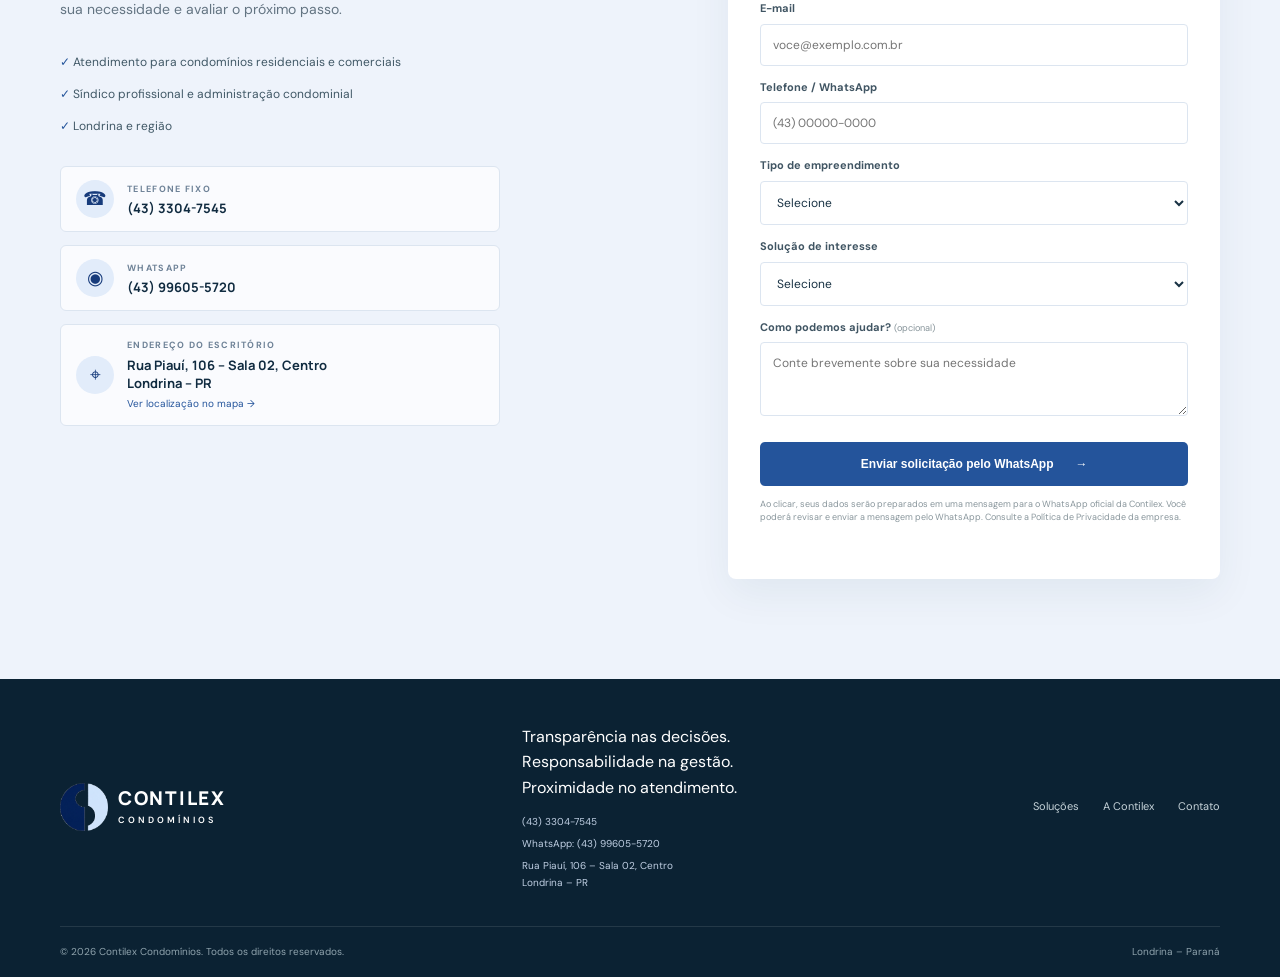
==== commit 701533b4: "Connect homepage navigation to dedicated service pages" ====
--- a/index.html
+++ b/index.html
@@ -43,11 +43,11 @@
       </a>
       <button class="menu-toggle" aria-label="Abrir menu" aria-expanded="false">☰</button>
       <nav class="main-nav" aria-label="Navegação principal">
-        <a href="#solucoes">Soluções</a>
-        <a href="#gestao">Nossa gestão</a>
-        <a href="#sobre">A Contilex</a>
-        <a href="#conteudos">Conteúdos</a>
-        <a class="nav-cta" href="#contato">Solicitar proposta</a>
+        <a href="/sindico-profissional-londrina/">Síndico profissional</a>
+        <a href="/gestao-condominial/">Gestão condominial</a>
+        <a href="/sobre-a-contilex/">A Contilex</a>
+        <a href="/conteudos/">Conteúdos</a>
+        <a class="nav-cta" href="/solicitar-proposta/">Solicitar proposta</a>
       </nav>
     </div>
   </header>
@@ -62,8 +62,8 @@
           <p class="hero-lead">Transparência nas decisões. Responsabilidade na gestão. Proximidade no atendimento.</p>
           <p class="hero-desc">Soluções em sindicatura profissional e administração condominial para empreendimentos residenciais e comerciais.</p>
           <div class="hero-actions">
-            <a class="button button-primary" href="#contato">Solicitar uma proposta <span>→</span></a>
-            <a class="button button-ghost" href="#solucoes">Conhecer soluções</a>
+            <a class="button button-primary" href="/solicitar-proposta/">Solicitar uma proposta <span>→</span></a>
+            <a class="button button-ghost" href="/sindico-profissional-londrina/">Conhecer o síndico profissional</a>
           </div>
           <div class="hero-note"><span class="check">✓</span> Gestão próxima, organizada e orientada à prestação de contas.</div>
         </div>
@@ -98,25 +98,25 @@
             <div class="card-icon">⌂</div><span class="card-kicker">SINDICATURA</span>
             <h3>Síndico profissional</h3>
             <p>Atuação na condução da rotina condominial, apoio às decisões, acompanhamento de demandas e relacionamento com moradores e conselho.</p>
-            <a href="#contato">Conhecer esta solução <span>→</span></a>
+            <a href="/sindico-profissional-londrina/">Conhecer esta solução <span>→</span></a>
           </article>
           <article class="solution-card">
             <div class="card-icon">▤</div><span class="card-kicker">ADMINISTRAÇÃO</span>
             <h3>Administração de condomínios</h3>
             <p>Suporte às rotinas administrativas, organização documental, atendimento e apoio à gestão financeira e operacional.</p>
-            <a href="#contato">Conhecer esta solução <span>→</span></a>
+            <a href="/gestao-condominial/">Conhecer esta solução <span>→</span></a>
           </article>
           <article class="solution-card">
             <div class="card-icon">◎</div><span class="card-kicker">CONTROLE</span>
             <h3>Gestão financeira</h3>
             <p>Organização de informações financeiras, acompanhamento orçamentário e apoio à prestação de contas de forma compreensível.</p>
-            <a href="#gestao">Ver como trabalhamos <span>→</span></a>
+            <a href="/gestao-financeira/">Ver como trabalhamos <span>→</span></a>
           </article>
           <article class="solution-card">
             <div class="card-icon">⌁</div><span class="card-kicker">OPERAÇÃO</span>
             <h3>Gestão operacional</h3>
             <p>Acompanhamento de solicitações, manutenção, prestadores de serviços e conservação das áreas comuns.</p>
-            <a href="#gestao">Ver como trabalhamos <span>→</span></a>
+            <a href="/manutencao-predial/">Ver como trabalhamos <span>→</span></a>
           </article>
         </div>
       </div>
@@ -173,7 +173,7 @@
           <p>A Contilex Condomínios nasce a partir de <strong>17 anos de experiência prática</strong>, com a convicção de que lidar com o patrimônio e o dinheiro de terceiros exige ética, clareza, organização e respeito absoluto. Acreditamos que números precisam ser claros, decisões bem explicadas e informações sempre acessíveis.</p>
           <p>Mais do que administrar contas e rotinas, valorizamos o relacionamento humano. Construímos relações baseadas na confiança, no diálogo e na presença, porque entendemos que condomínios são feitos de pessoas — e quando existe confiança, surgem parcerias que vão além da formalidade, tornando a convivência mais leve, transparente e duradoura.</p>
           <p>Nossa missão é caminhar ao lado dos condomínios, orientando síndicos e moradores, esclarecendo informações e cuidando da gestão contábil e administrativa com transparência e responsabilidade, garantindo segurança financeira, tranquilidade na gestão e confiança em cada decisão.</p>
-          <a class="text-link light-link" href="#contato">Vamos conversar sobre seu condomínio →</a>
+          <a class="text-link light-link" href="/sobre-a-contilex/">Conheça a Contilex →</a>
         </div>
       </div>
     </section>
@@ -182,11 +182,11 @@
       <div class="container">
         <div class="content-head"><div><span class="eyebrow dark"><i></i> CONHECIMENTO CONDOMINIAL</span><h2>Informação que ajuda a <em>decidir melhor.</em></h2></div><p>Conteúdos práticos para síndicos, conselheiros e moradores.</p></div>
         <div class="article-grid">
-          <article><span>GESTÃO</span><h3>O que avaliar antes de contratar um síndico profissional?</h3><p>Critérios para comparar experiência, método de trabalho, comunicação e responsabilidades.</p><a href="#contato">Converse com a Contilex →</a></article>
-          <article><span>FINANÇAS</span><h3>Prestação de contas: por que clareza faz diferença?</h3><p>Como informações organizadas ajudam o conselho e os condôminos a acompanhar a gestão.</p><a href="#contato">Converse com a Contilex →</a></article>
-          <article><span>ADMINISTRAÇÃO</span><h3>Administradora e síndico: quais são os papéis?</h3><p>Entenda como as responsabilidades se complementam na rotina do condomínio.</p><a href="#contato">Converse com a Contilex →</a></article>
-        </div>
-        <p class="editorial-note">Os títulos acima representam pautas editoriais iniciais. Os artigos completos devem ser publicados após revisão técnica e validação da Contilex.</p>
+          <article><span>GESTÃO</span><h3>O que avaliar antes de contratar um síndico profissional?</h3><p>Critérios para comparar experiência, método de trabalho, comunicação e responsabilidades.</p><a href="/conteudos/sindico-profissional-ou-morador/">Leia o artigo →</a></article>
+          <article><span>FINANÇAS</span><h3>Prestação de contas: por que clareza faz diferença?</h3><p>Como informações organizadas ajudam o conselho e os condôminos a acompanhar a gestão.</p><a href="/conteudos/prestacao-de-contas-condominio/">Leia o artigo →</a></article>
+          <article><span>ADMINISTRAÇÃO</span><h3>Administradora e síndico: quais são os papéis?</h3><p>Entenda como as responsabilidades se complementam na rotina do condomínio.</p><a href="/conteudos/">Ver conteúdos →</a></article>
+        </div>
+        <p class="editorial-note"><a href="/conteudos/">Acesse a central de conteúdos da Contilex →</a></p>
       </div>
     </section>
 
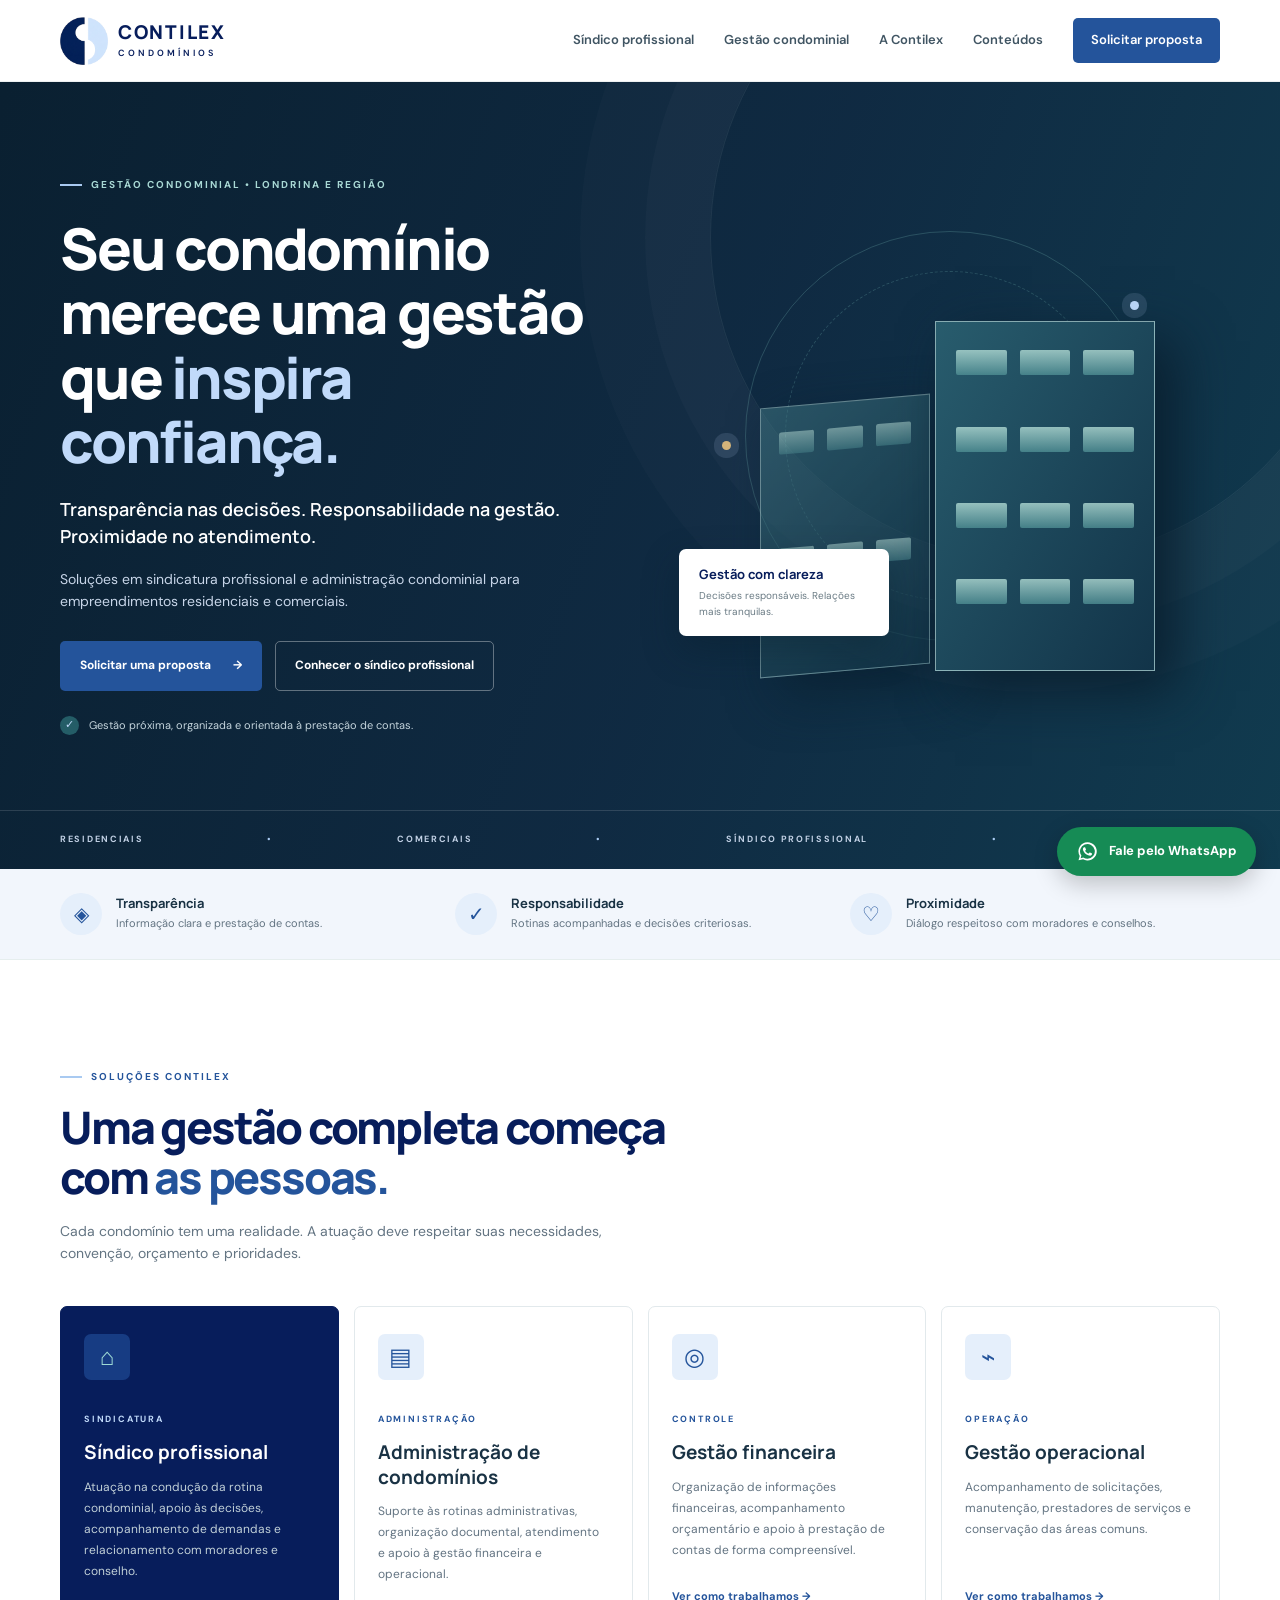
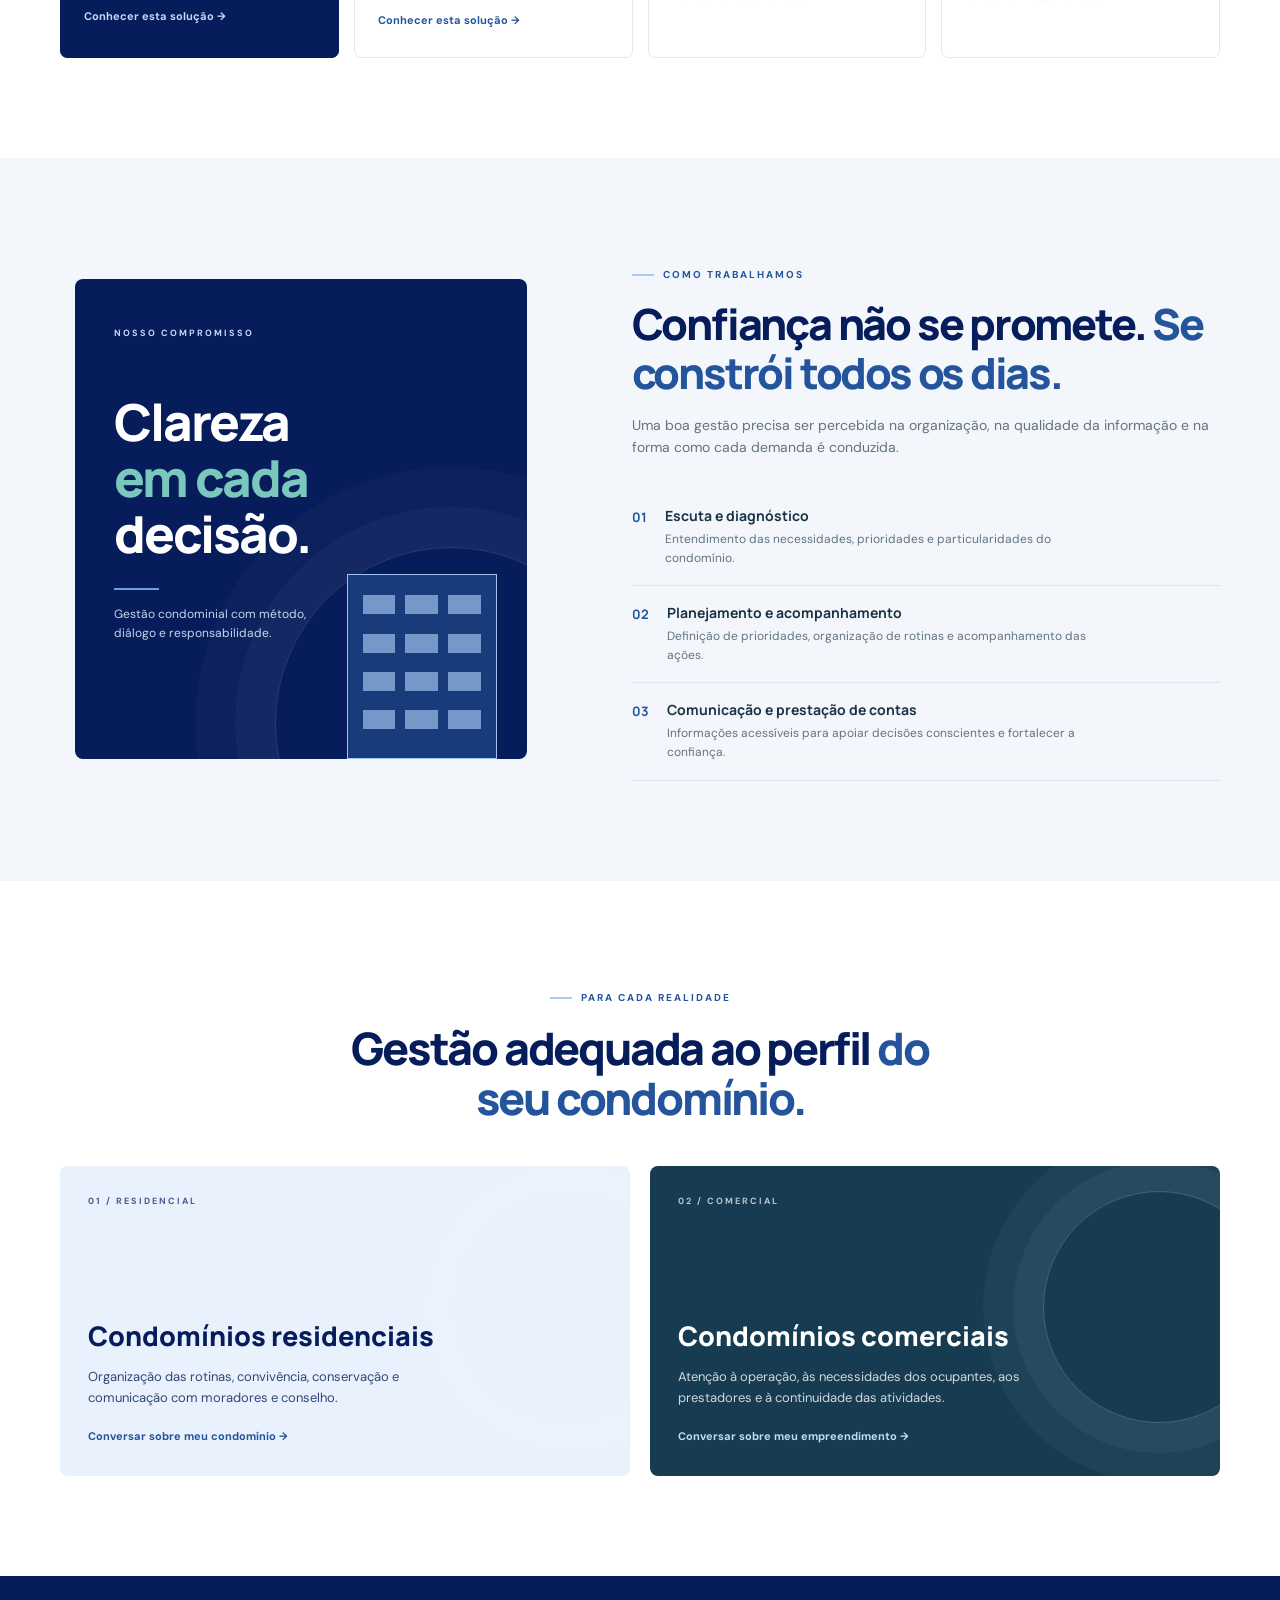
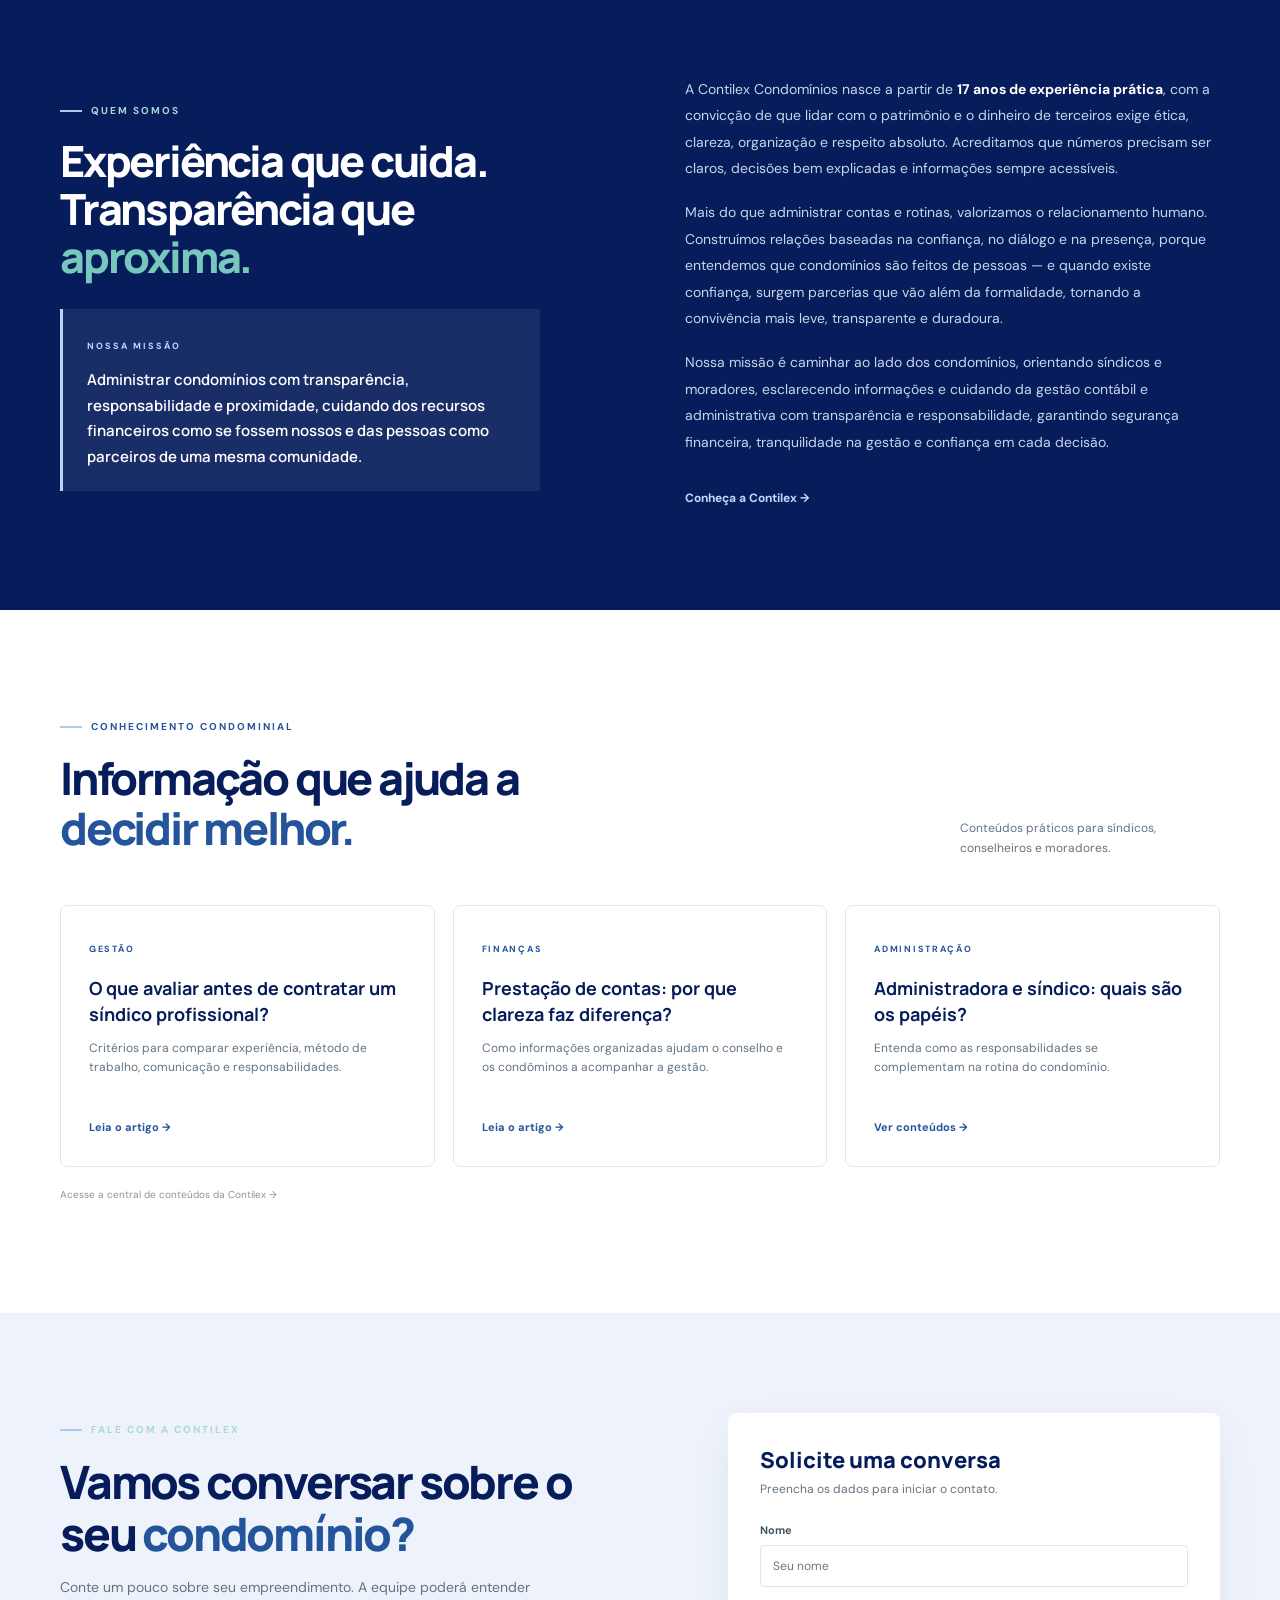
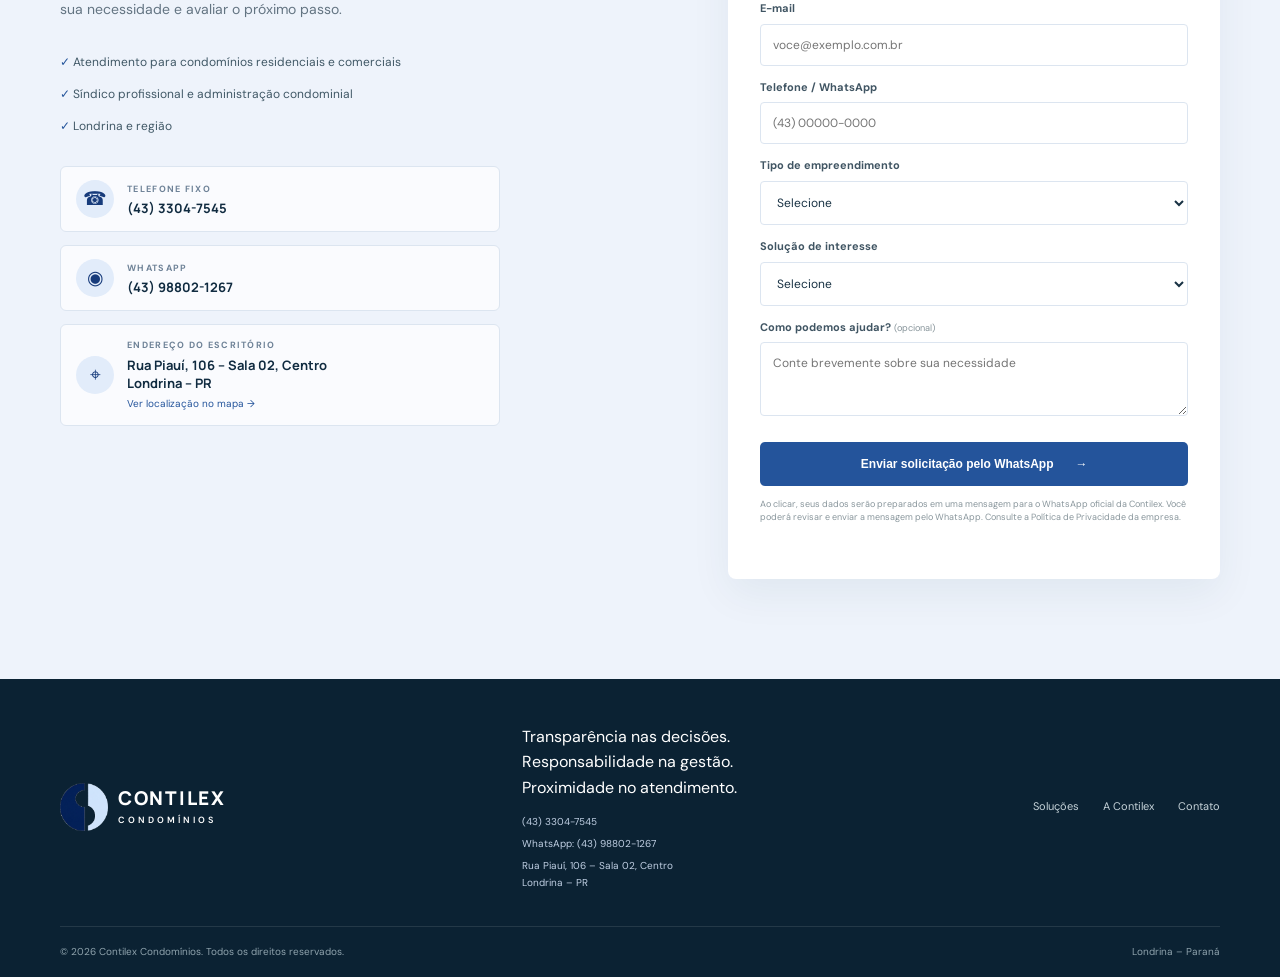
==== commit be2ca623: "Standardize official Contilex WhatsApp contact" ====
--- a/index.html
+++ b/index.html
@@ -195,7 +195,7 @@
         <div class="contact-copy"><span class="eyebrow"><i></i> FALE COM A CONTILEX</span><h2>Vamos conversar sobre o seu <em>condomínio?</em></h2><p>Conte um pouco sobre seu empreendimento. A equipe poderá entender sua necessidade e avaliar o próximo passo.</p><div class="contact-points"><span>✓ Atendimento para condomínios residenciais e comerciais</span><span>✓ Síndico profissional e administração condominial</span><span>✓ Londrina e região</span></div>
           <div class="contact-details">
             <a href="tel:+554333047545"><span class="detail-icon">☎</span><span><small>TELEFONE FIXO</small><strong>(43) 3304-7545</strong></span></a>
-            <a href="https://wa.me/5543996055720" target="_blank" rel="noopener noreferrer"><span class="detail-icon">◉</span><span><small>WHATSAPP</small><strong>(43) 99605-5720</strong></span></a>
+            <a href="https://wa.me/5543988021267" target="_blank" rel="noopener noreferrer"><span class="detail-icon">◉</span><span><small>WHATSAPP</small><strong>(43) 98802-1267</strong></span></a>
             <a href="https://www.google.com/maps/search/?api=1&query=Rua+Piau%C3%AD+106+Sala+02+Centro+Londrina+PR" target="_blank" rel="noopener noreferrer"><span class="detail-icon">⌖</span><span><small>ENDEREÇO DO ESCRITÓRIO</small><strong>Rua Piauí, 106 – Sala 02, Centro<br>Londrina – PR</strong><em>Ver localização no mapa →</em></span></a>
           </div>
         </div>
@@ -221,7 +221,7 @@
       <div class="footer-contact">
         <p>Transparência nas decisões.<br>Responsabilidade na gestão.<br>Proximidade no atendimento.</p>
         <a href="tel:+554333047545">(43) 3304-7545</a>
-        <a href="https://wa.me/5543996055720" target="_blank" rel="noopener noreferrer">WhatsApp: (43) 99605-5720</a>
+        <a href="https://wa.me/5543988021267" target="_blank" rel="noopener noreferrer">WhatsApp: (43) 98802-1267</a>
         <span>Rua Piauí, 106 – Sala 02, Centro<br>Londrina – PR</span>
       </div>
       <div class="footer-links"><a href="#solucoes">Soluções</a><a href="#sobre">A Contilex</a><a href="#contato">Contato</a></div>
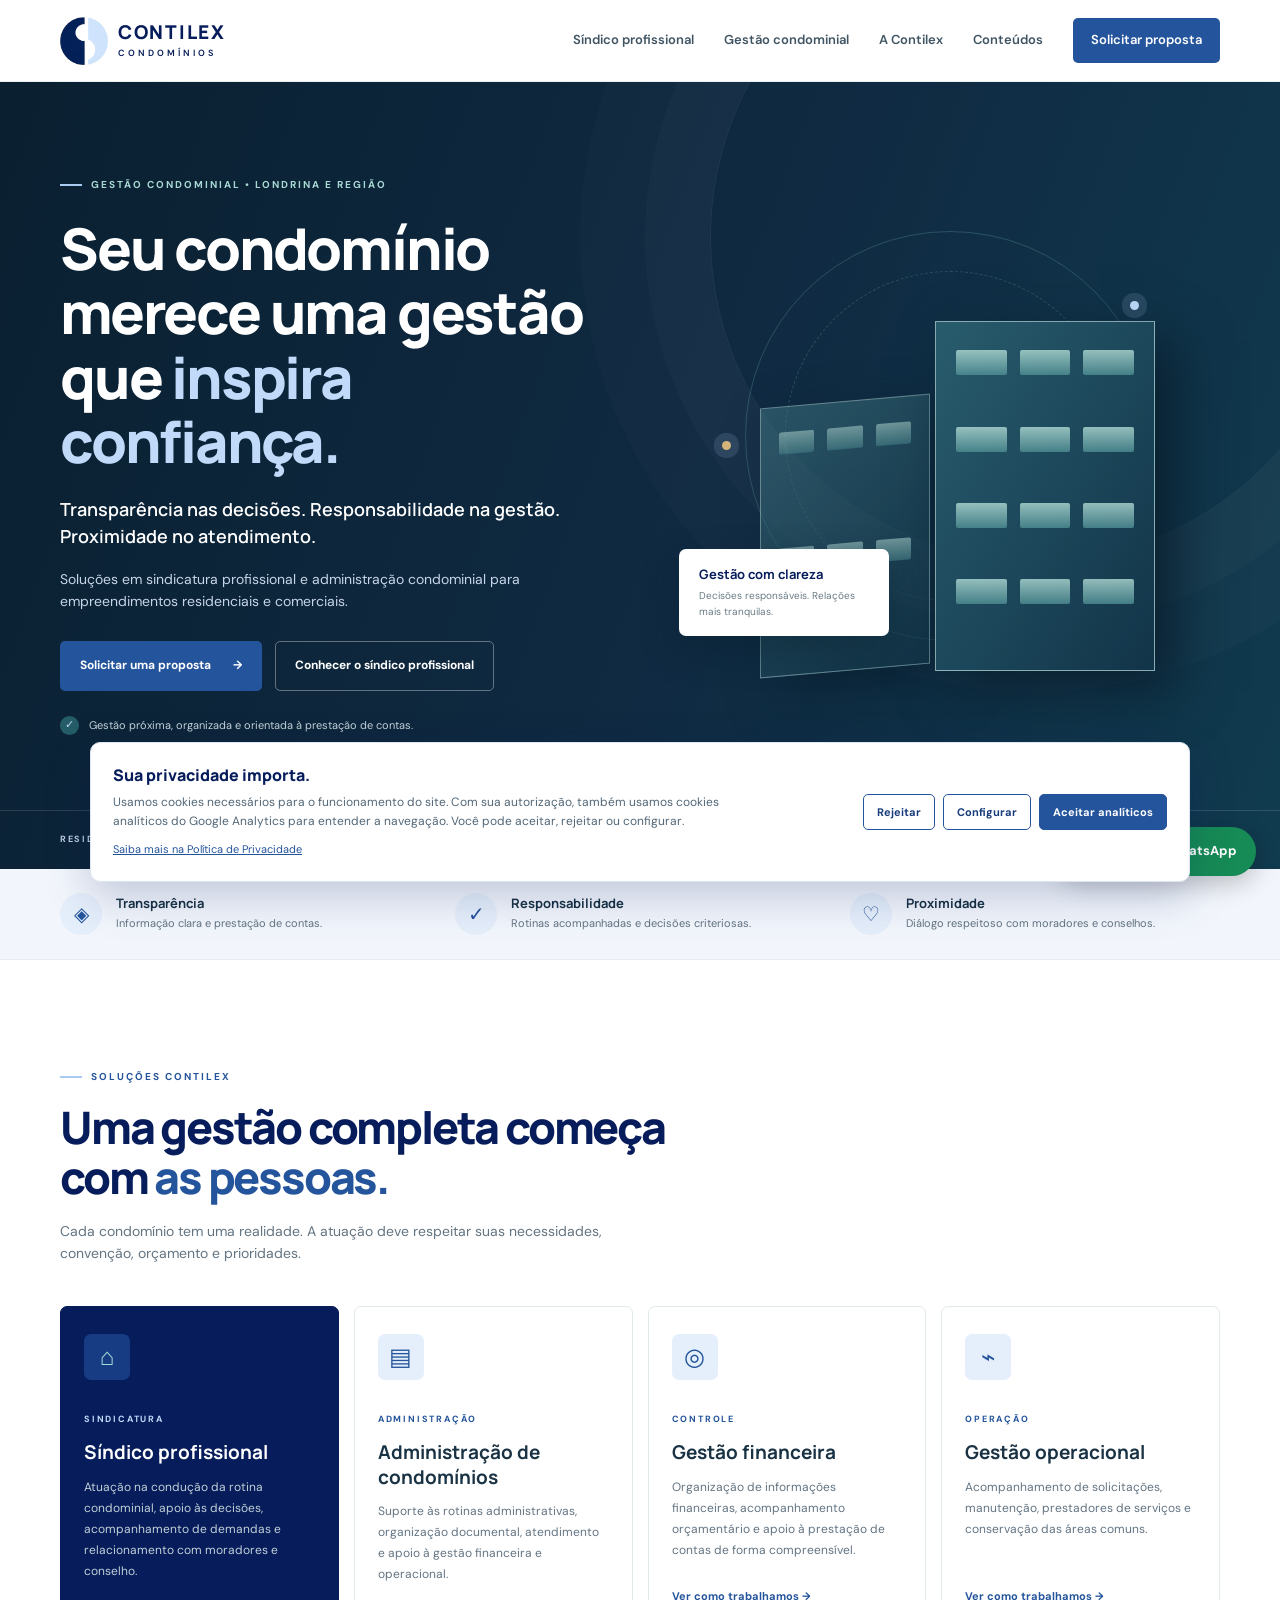
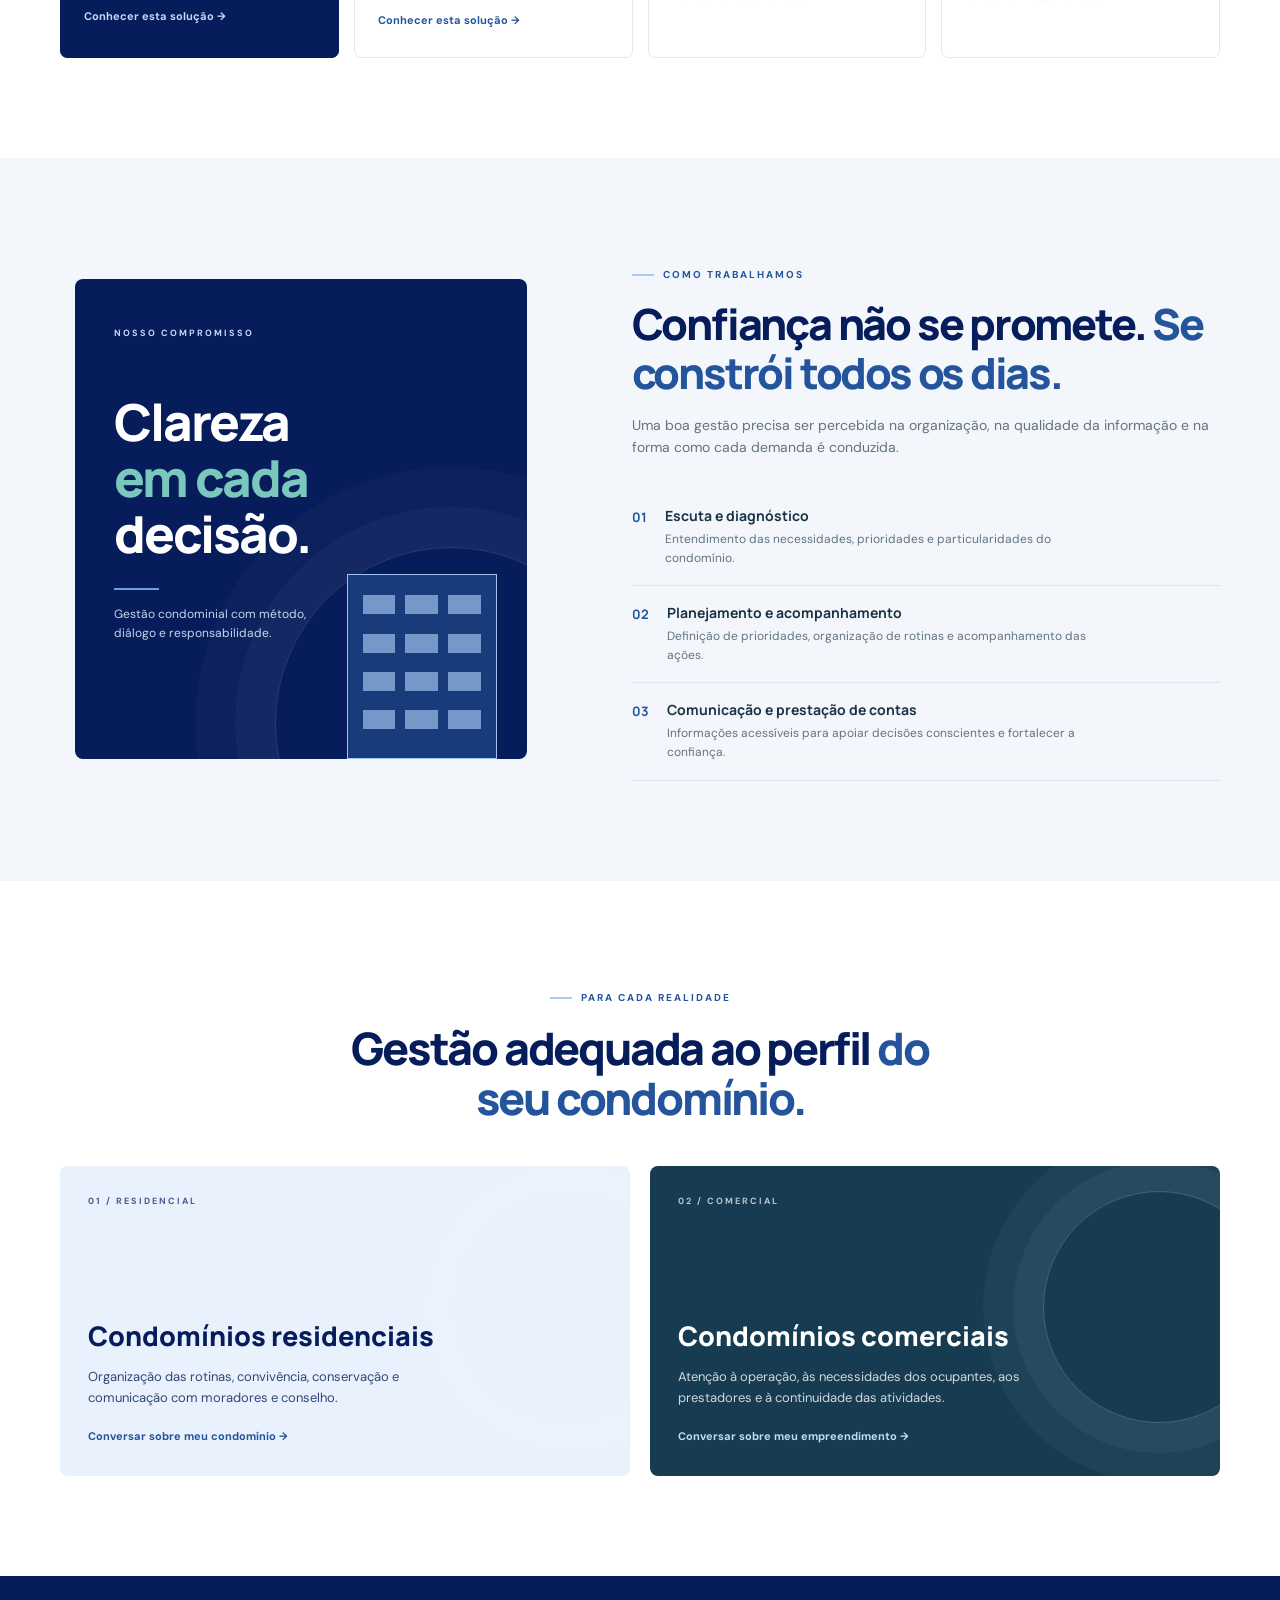
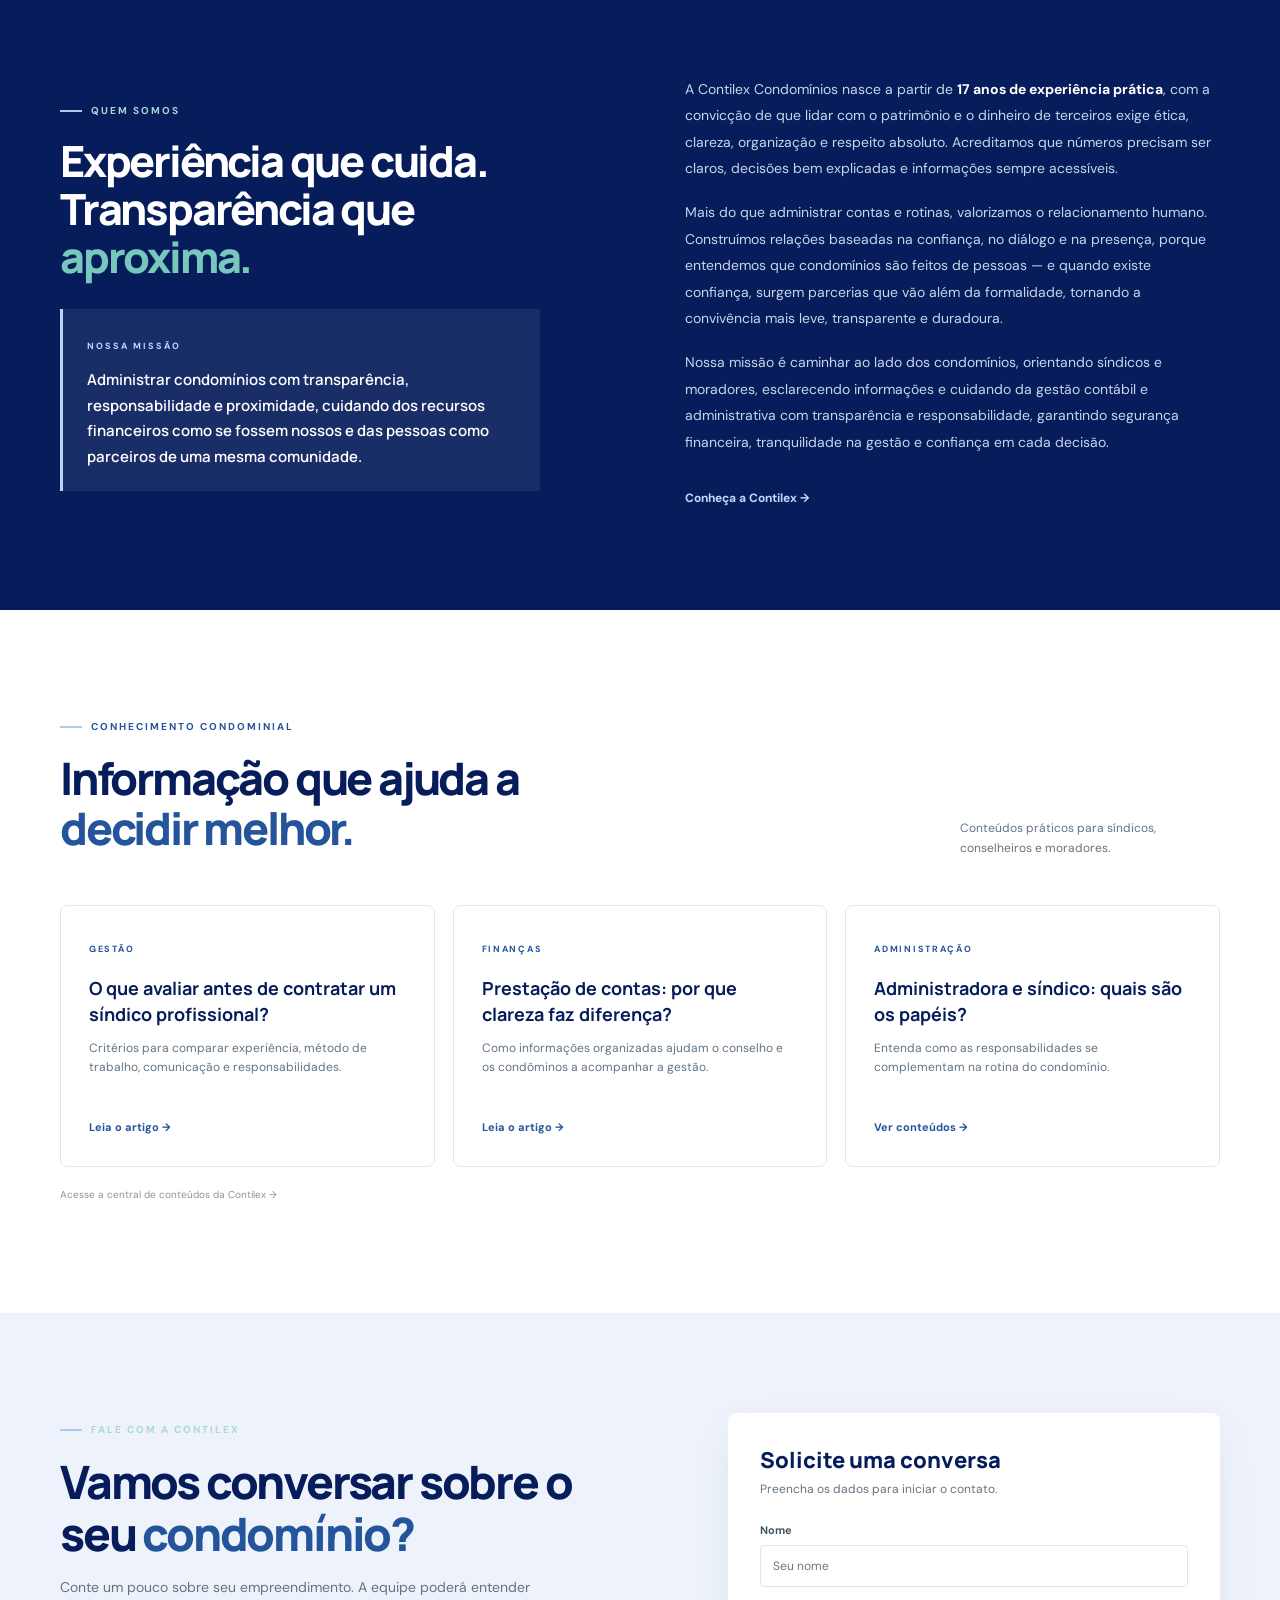
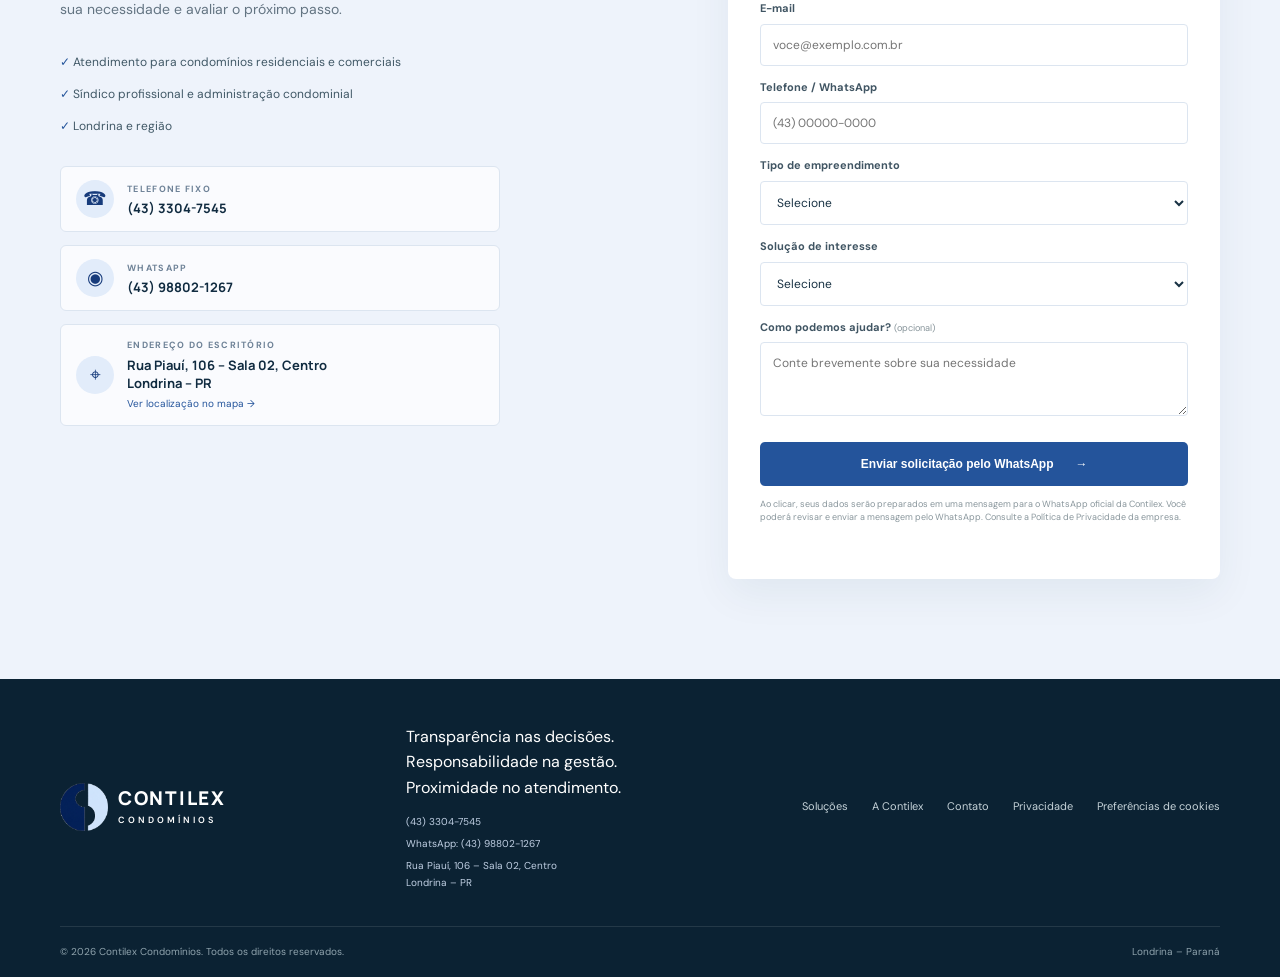
==== commit c5ecd952: "Aplicar privacidade e consentimento de cookies no site" ====
--- a/index.html
+++ b/index.html
@@ -224,7 +224,7 @@
         <a href="https://wa.me/5543988021267" target="_blank" rel="noopener noreferrer">WhatsApp: (43) 98802-1267</a>
         <span>Rua Piauí, 106 – Sala 02, Centro<br>Londrina – PR</span>
       </div>
-      <div class="footer-links"><a href="#solucoes">Soluções</a><a href="#sobre">A Contilex</a><a href="#contato">Contato</a></div>
+      <div class="footer-links"><a href="#solucoes">Soluções</a><a href="#sobre">A Contilex</a><a href="#contato">Contato</a><a href="/politica-de-privacidade/">Privacidade</a><a href="/politica-de-privacidade/#cookies" data-cookie-settings>Preferências de cookies</a></div>
     </div>
     <div class="container footer-bottom"><span>© <span id="year"></span> Contilex Condomínios. Todos os direitos reservados.</span><span>Londrina – Paraná</span></div>
   </footer>
--- a/styles.css
+++ b/styles.css
@@ -43,3 +43,18 @@
 .whatsapp-float svg{width:23px;height:23px;fill:currentColor;flex:0 0 23px}
 .whatsapp-float:focus-visible{outline:3px solid #a9caf1;outline-offset:4px}
 @media(max-width:700px){.whatsapp-float{right:15px;bottom:15px;padding:12px 16px;font-size:12px}}
+
+
+/* Aviso de cookies e preferências de privacidade */
+.cookie-banner{position:fixed;left:18px;right:18px;bottom:18px;z-index:1000;display:flex;align-items:center;justify-content:space-between;gap:24px;padding:20px 22px;background:#fff;border:1px solid #dce5f0;border-radius:10px;box-shadow:0 14px 45px rgba(7,29,91,.22);color:#193244;max-width:1100px;margin:auto}
+.cookie-banner-copy{max-width:650px}.cookie-banner-copy strong{font:800 16px Manrope;color:#071d5b}.cookie-banner-copy p{font-size:12px;line-height:1.55;margin:5px 0;color:#526777}.cookie-banner-copy a,.cookie-policy-link{font-size:11px;color:#24549b;text-decoration:underline}
+.cookie-banner-actions,.cookie-actions{display:flex;gap:8px;flex-wrap:wrap;align-items:center}
+.cookie-button{border:1px solid #24549b;border-radius:5px;padding:10px 13px;font:700 11px 'DM Sans';cursor:pointer}
+.cookie-primary{background:#24549b;color:#fff}.cookie-secondary{background:#fff;color:#173b7b}
+.cookie-backdrop{position:fixed;inset:0;z-index:1001;background:rgba(5,20,45,.58);display:grid;place-items:center;padding:18px}
+.cookie-dialog{position:relative;width:min(100%,520px);background:#fff;border-radius:10px;padding:28px;box-shadow:0 20px 60px #071d5b44;color:#193244}
+.cookie-dialog h2{font:800 24px Manrope;color:#071d5b;margin:4px 0 10px}.cookie-dialog>p:not(.cookie-kicker){font-size:12px;line-height:1.65;color:#637482}
+.cookie-kicker{font-size:9px;letter-spacing:1.8px;font-weight:800;color:#24549b}.cookie-close{position:absolute;right:14px;top:10px;border:0;background:none;font-size:25px;cursor:pointer;color:#637482}
+.cookie-choice{display:flex;justify-content:space-between;align-items:center;gap:15px;padding:15px 0;border-top:1px solid #e2e9ec}.cookie-choice strong,.cookie-choice small{display:block}.cookie-choice strong{font:700 12px Manrope;color:#193244}.cookie-choice small{font-size:10px;color:#637482;margin-top:4px;line-height:1.5}.cookie-choice input{width:19px;height:19px;accent-color:#24549b}.cookie-always{font-size:10px;color:#637482;white-space:nowrap}
+.cookie-actions{justify-content:flex-end;margin:15px 0 12px}.cookie-policy-link{display:inline-block}
+@media(max-width:700px){.cookie-banner{left:10px;right:10px;bottom:10px;display:block;padding:16px}.cookie-banner-actions{margin-top:13px}.cookie-banner-actions .cookie-button{flex:1}.cookie-dialog{padding:22px}.cookie-actions .cookie-button{flex:1}}
